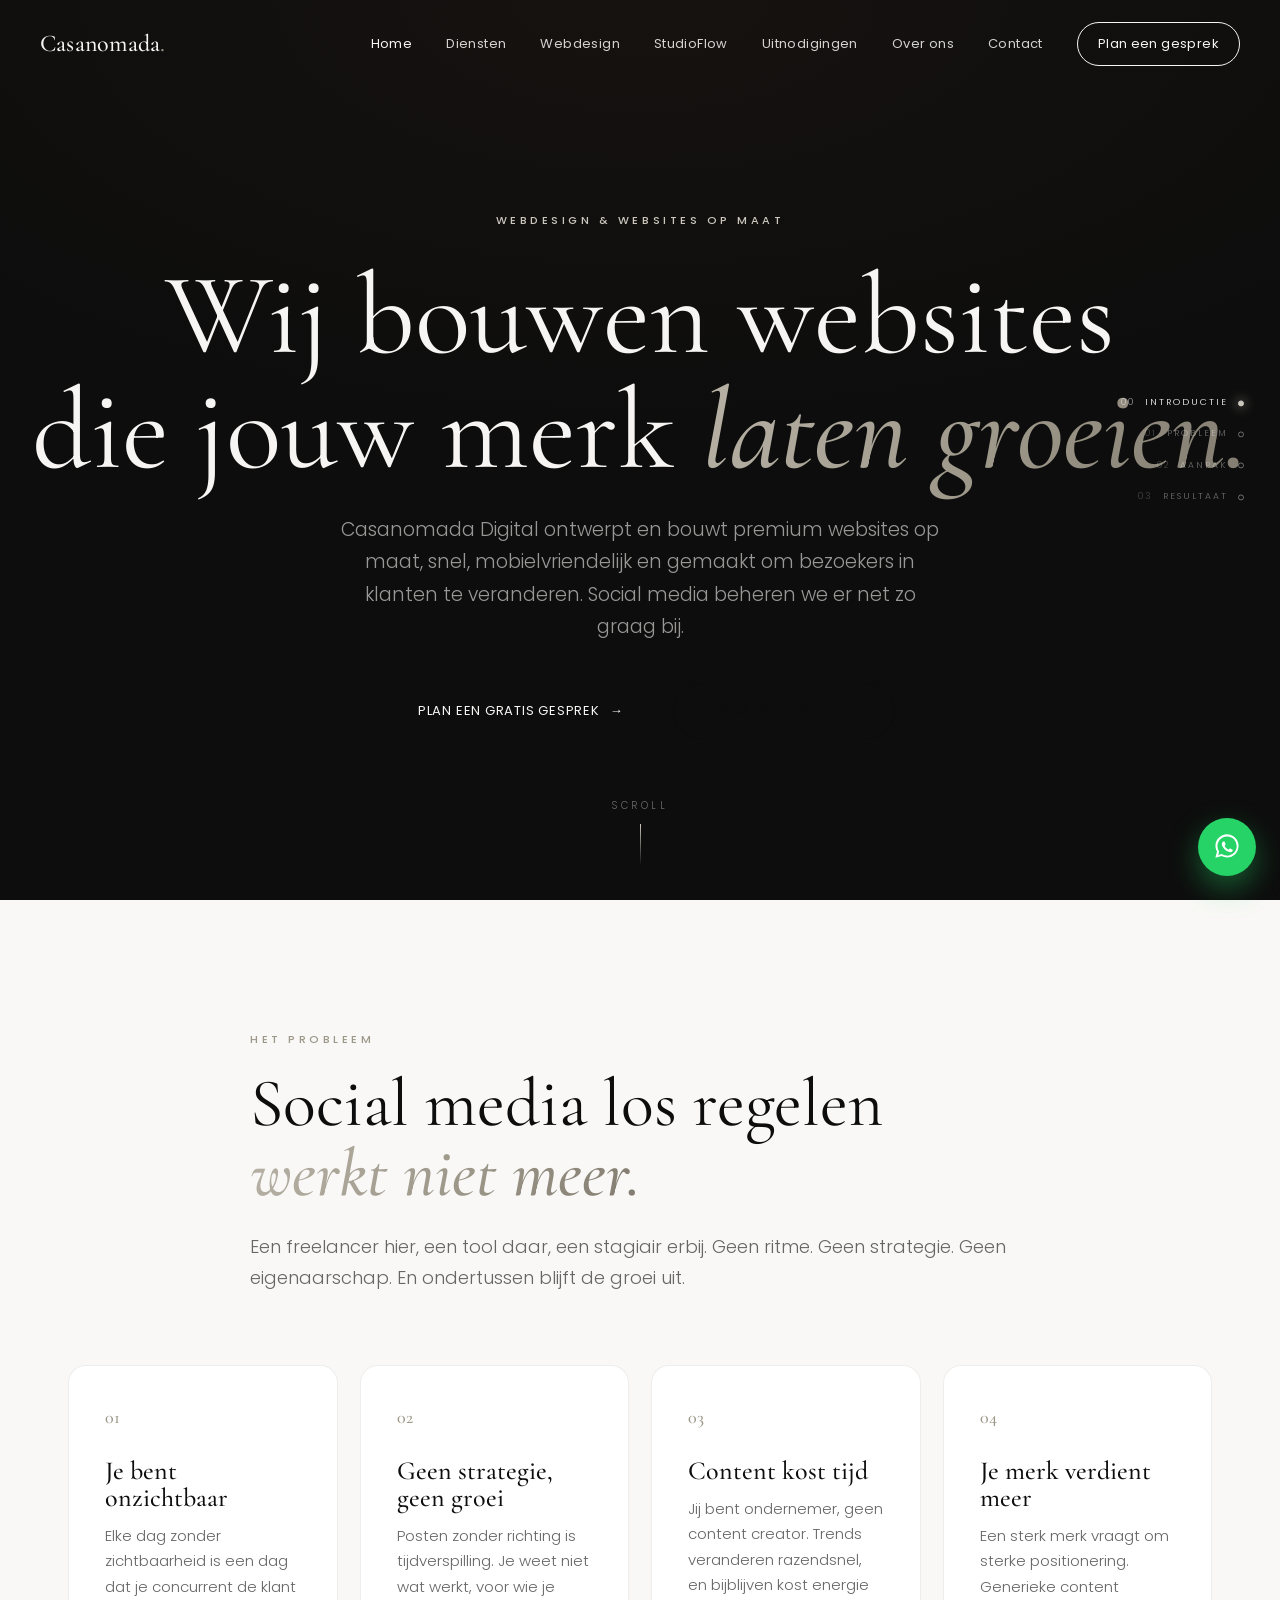
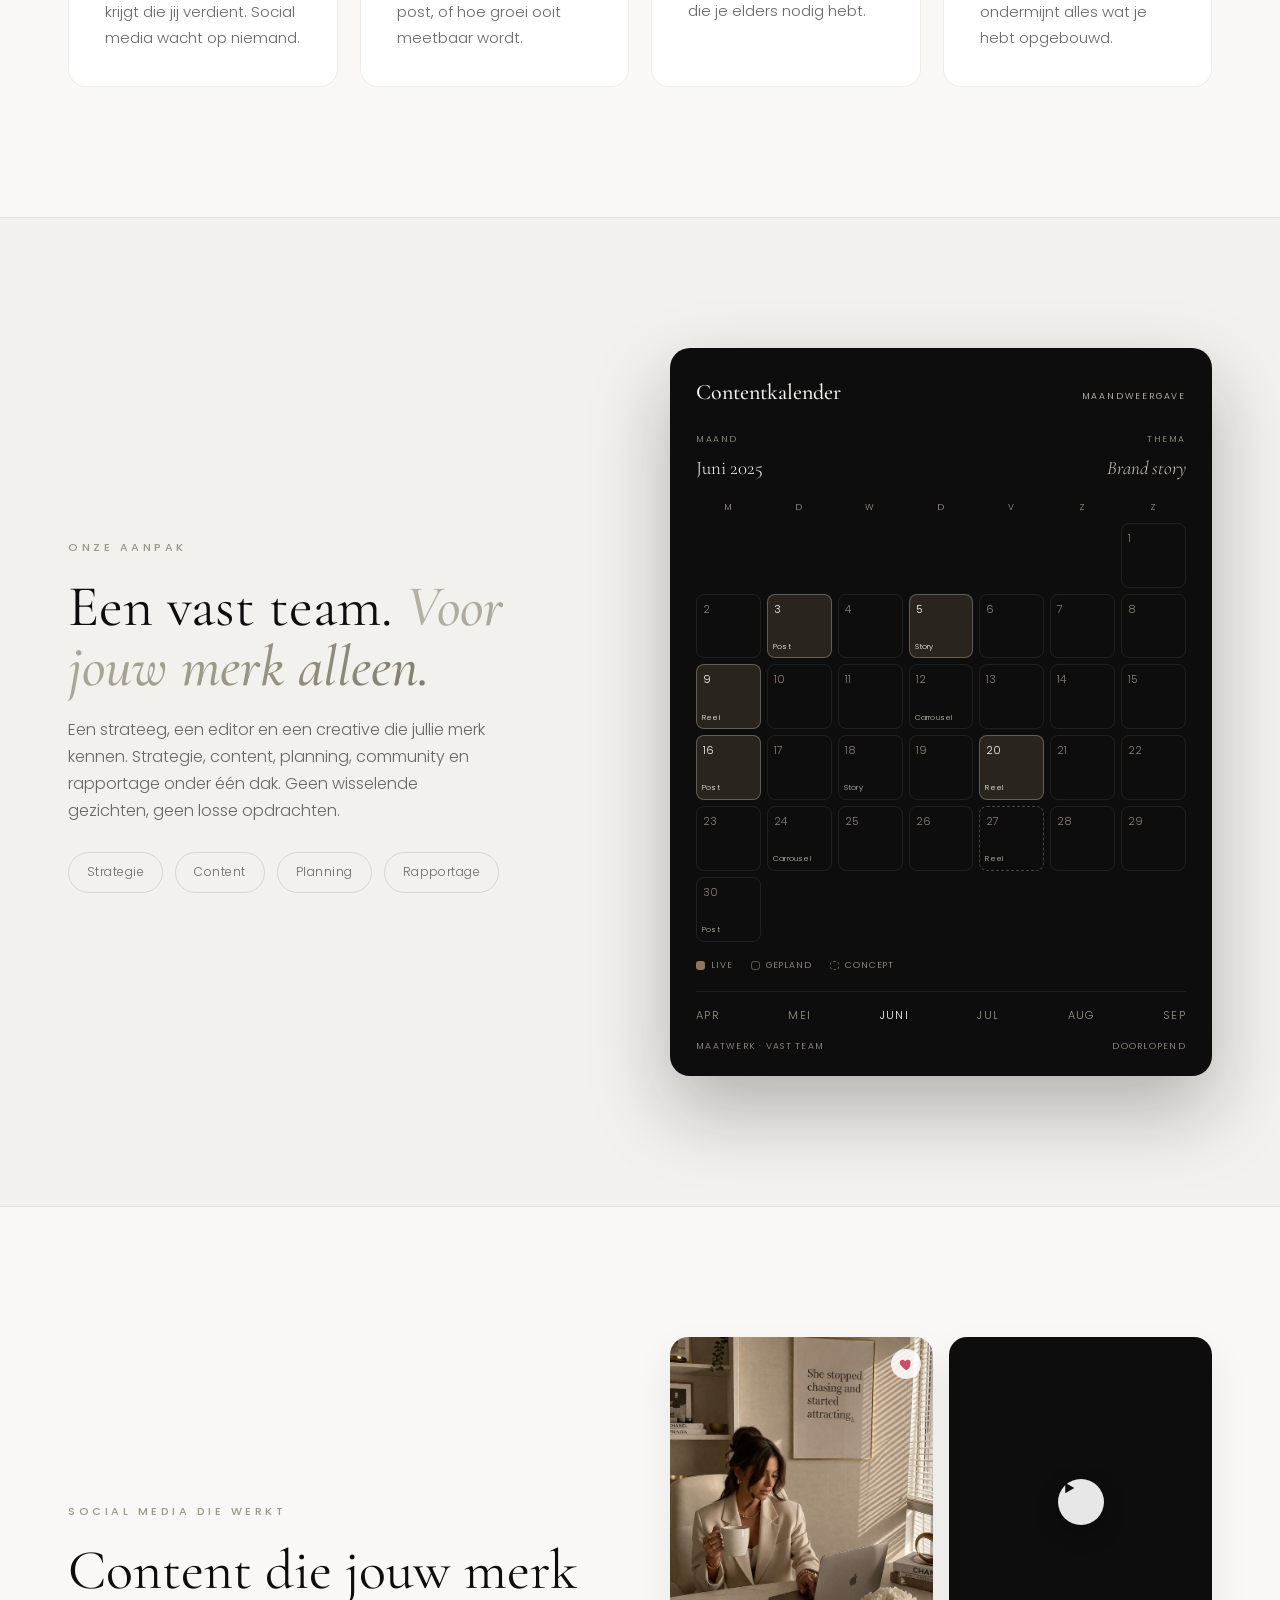
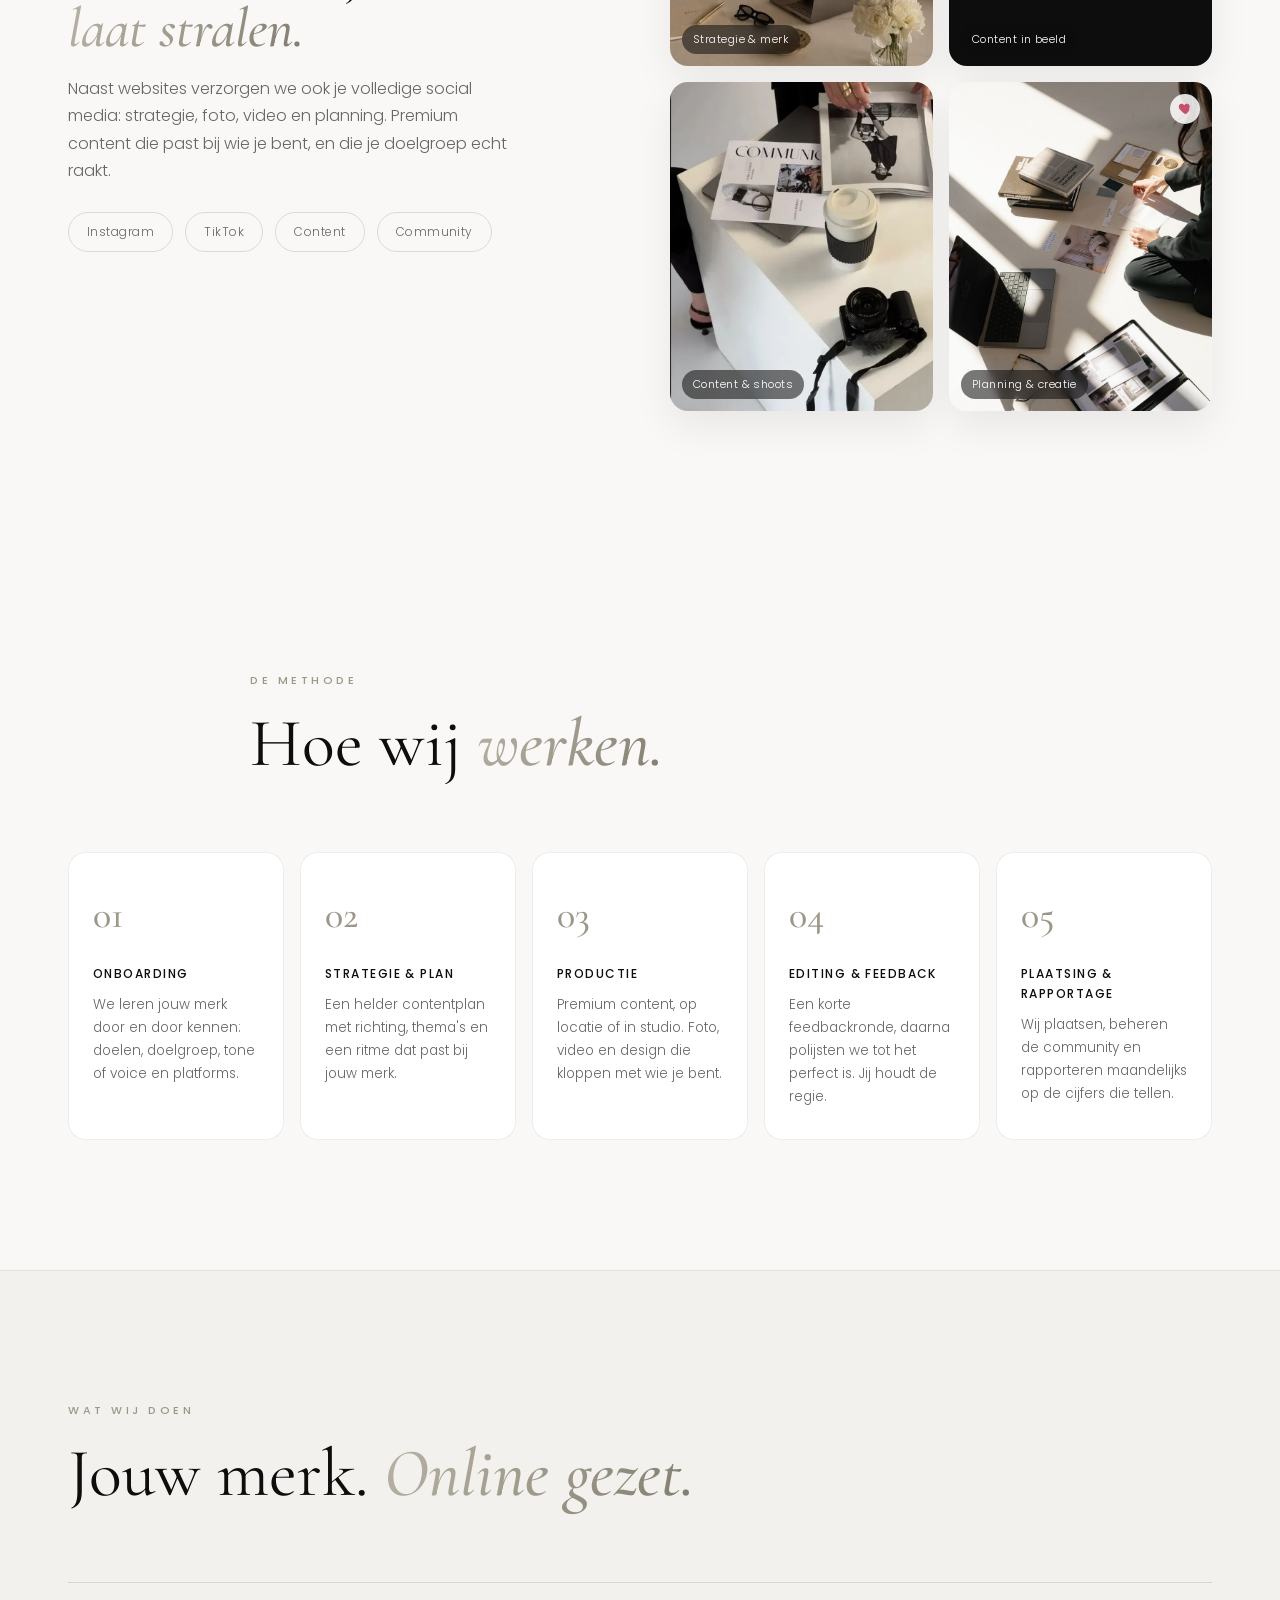
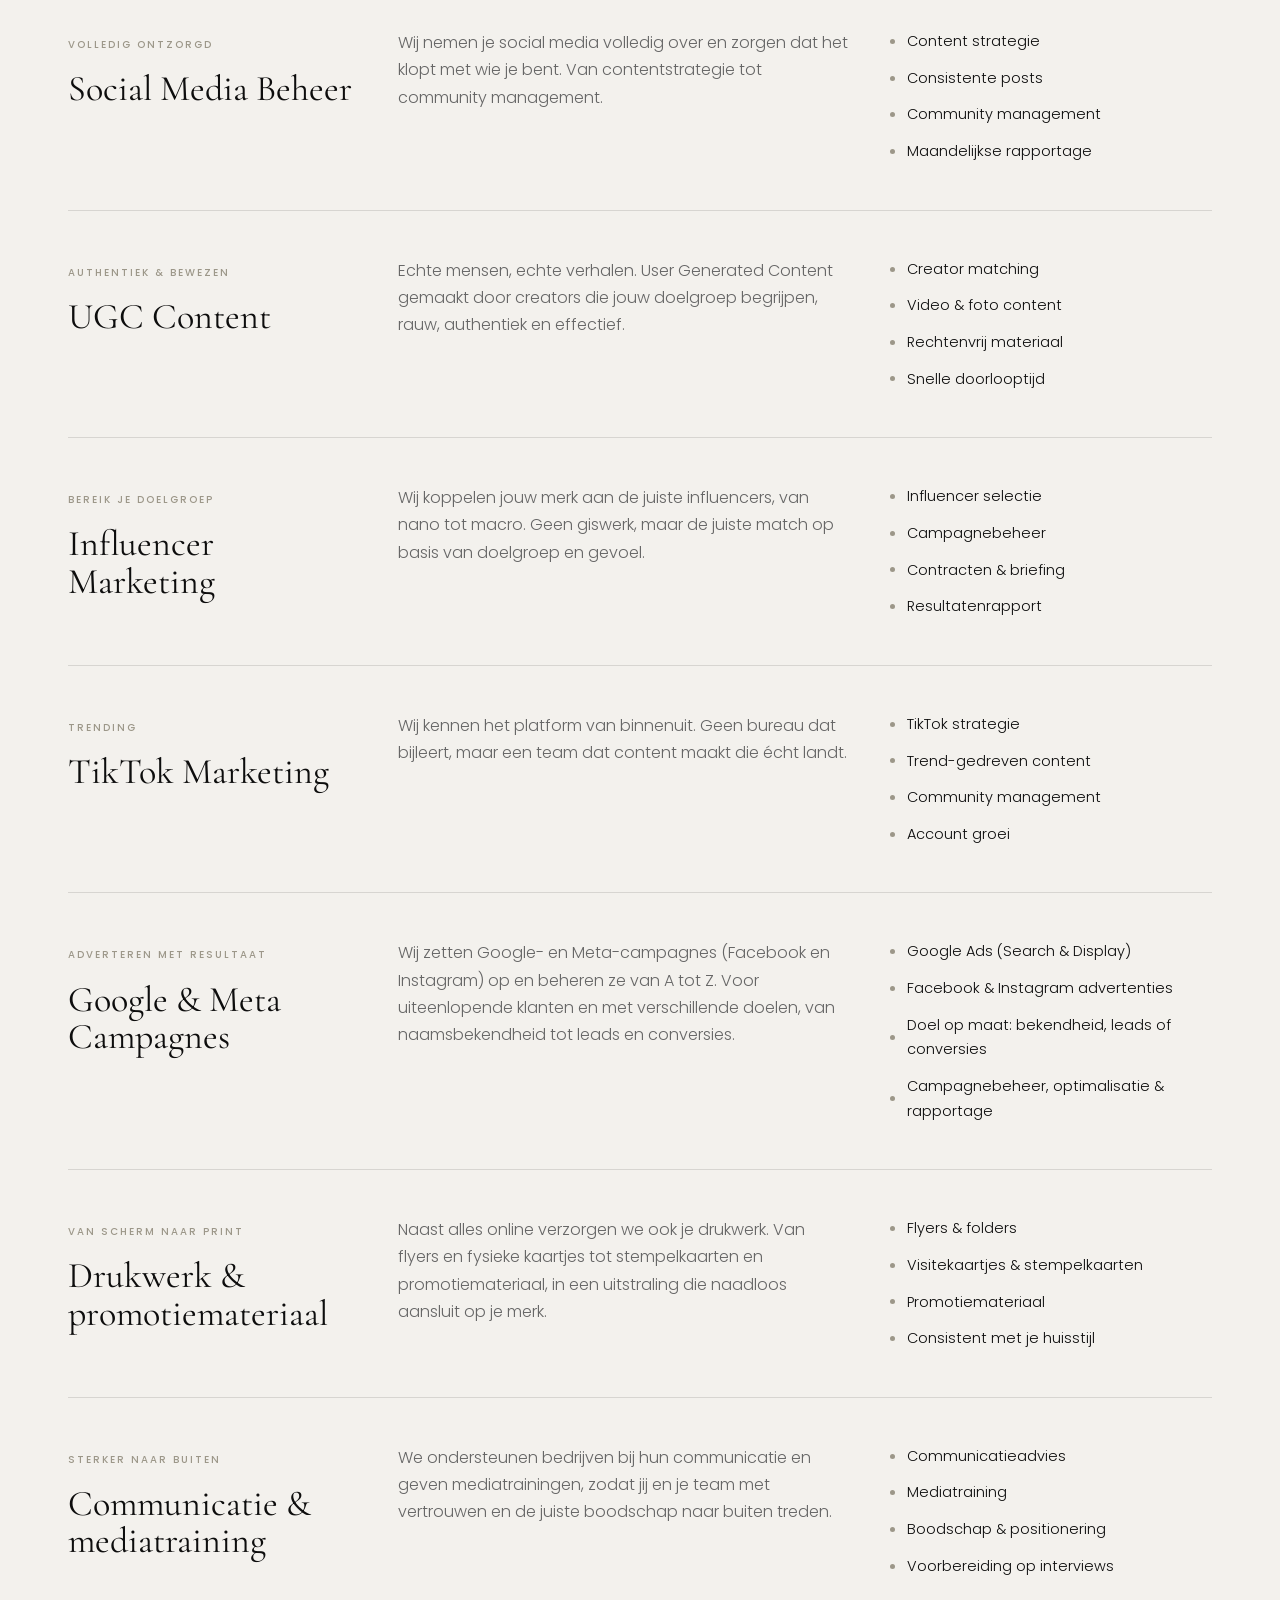
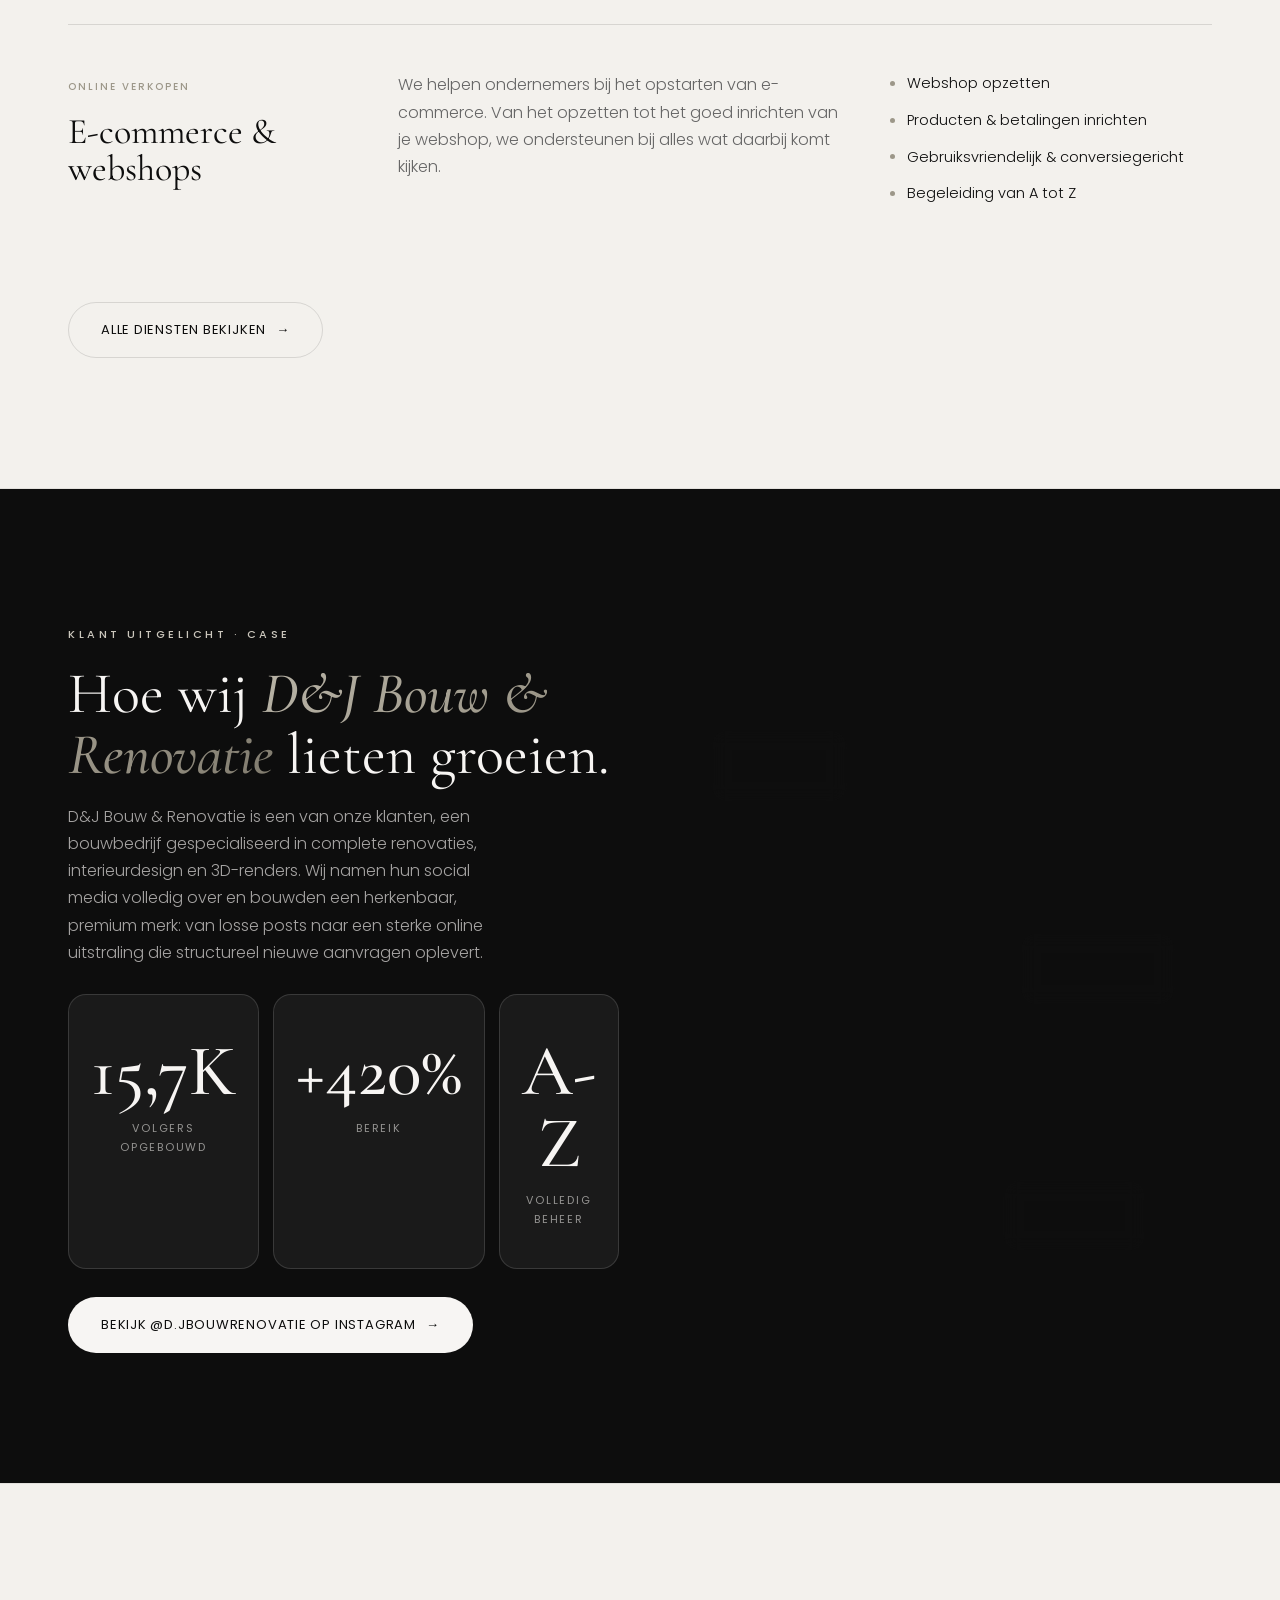
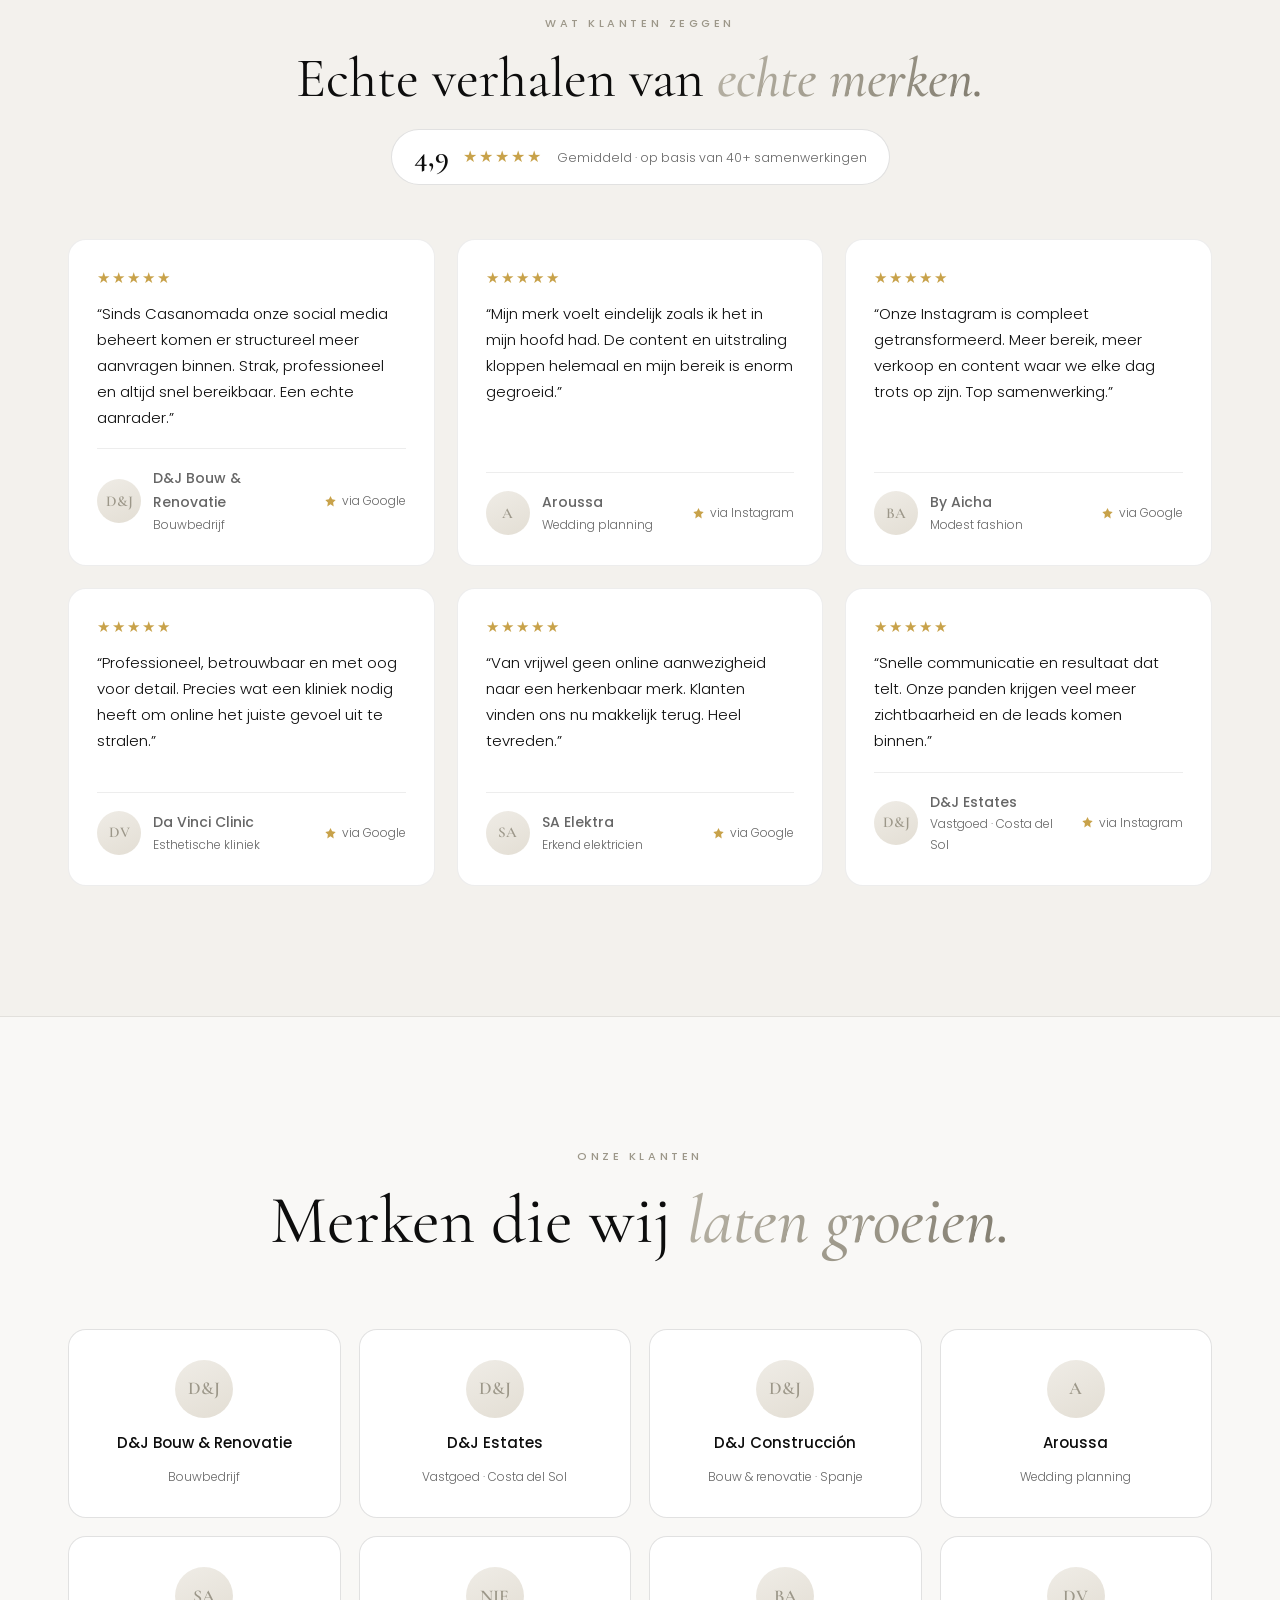
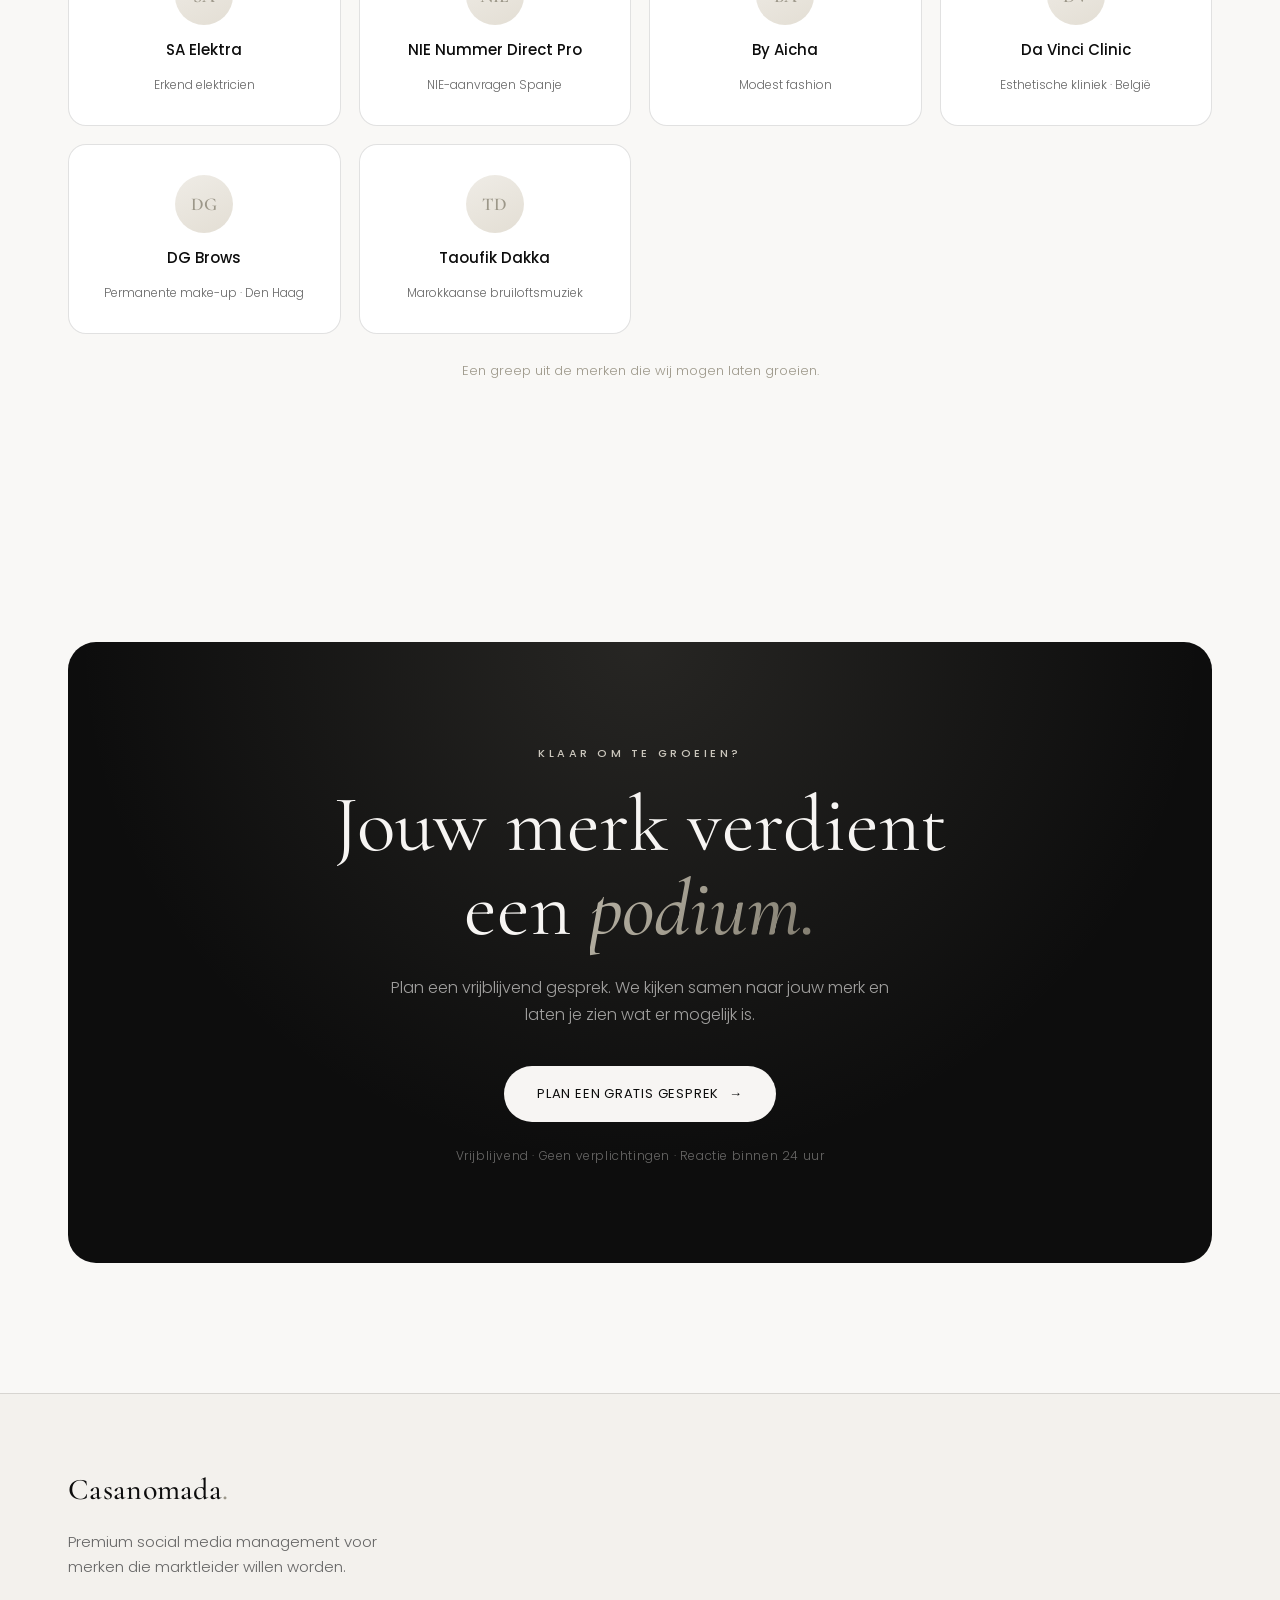
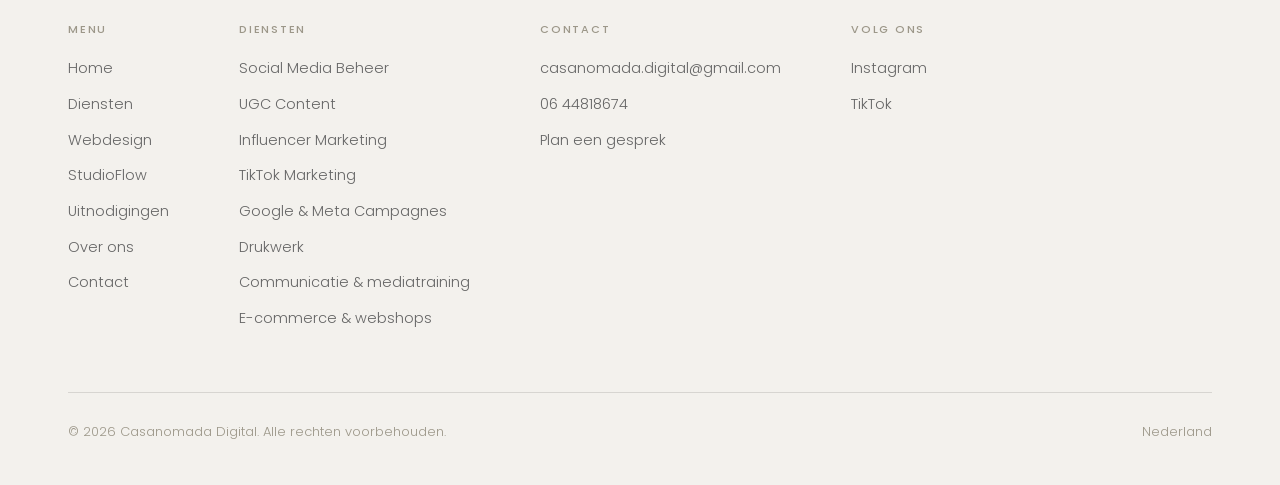
==== index.html @ 49a47968 "Casanomada Digital website" ====
<!DOCTYPE html>
<html lang="nl">
<head>
<!-- Google tag (gtag.js) -->
<script async src="https://www.googletagmanager.com/gtag/js?id=G-N8RGTHWX6J"></script>
<script>
  window.dataLayer = window.dataLayer || [];
  function gtag(){dataLayer.push(arguments);}
  gtag('js', new Date());
  gtag('config', 'G-N8RGTHWX6J');
</script>

<meta charset="UTF-8">
<meta name="viewport" content="width=device-width, initial-scale=1.0">
<title>Casanomada Digital | Website laten maken & Social Media Beheer Nederland</title>
<meta name="description" content="Website laten maken of je social media volledig uitbesteden? Casanomada Digital bouwt premium websites en beheert social media voor klinieken, beauty, bouw en ondernemers in heel Nederland.">
<link rel="canonical" href="https://casanomadadigital.com/">
<meta name="robots" content="index, follow">
<meta property="og:type" content="website">
<meta property="og:site_name" content="Casanomada Digital">
<meta property="og:locale" content="nl_NL">
<meta property="og:title" content="Casanomada Digital | Website laten maken & Social Media Beheer Nederland">
<meta property="og:description" content="Website laten maken of je social media volledig uitbesteden? Casanomada Digital bouwt premium websites en beheert social media voor klinieken, beauty, bouw en ondernemers in heel Nederland.">
<meta property="og:url" content="https://casanomadadigital.com/">
<meta property="og:image" content="https://casanomadadigital.com/img/og-image.png">
<meta property="og:image:width" content="1200">
<meta property="og:image:height" content="630">
<meta name="twitter:card" content="summary_large_image">
<meta name="twitter:title" content="Casanomada Digital | Website laten maken & Social Media Beheer Nederland">
<meta name="twitter:description" content="Website laten maken of je social media volledig uitbesteden? Casanomada Digital bouwt premium websites en beheert social media voor klinieken, beauty, bouw en ondernemers in heel Nederland.">
<meta name="twitter:image" content="https://casanomadadigital.com/img/og-image.png">
<link rel="icon" href="favicon.ico" sizes="16x16 32x32 48x48">
<link rel="icon" href="favicon.svg" type="image/svg+xml">
<link rel="apple-touch-icon" href="apple-touch-icon.png">
<link rel="manifest" href="site.webmanifest">
<meta name="keywords" content="website laten maken, webdesign, website bouwer, website op maat, webdesigner Nederland, social media beheer, content creatie">
<link rel="preconnect" href="https://fonts.googleapis.com">
<link rel="preconnect" href="https://fonts.gstatic.com" crossorigin>
<link href="https://fonts.googleapis.com/css2?family=Cormorant+Garamond:ital,wght@0,300;0,400;0,500;0,600;1,300;1,400;1,500&family=Poppins:wght@300;400;500;600&display=swap" rel="stylesheet">
<link rel="stylesheet" href="styles.css">
<script type="application/ld+json">
{
  "@context": "https://schema.org",
  "@type": "ProfessionalService",
  "name": "Casanomada Digital",
  "description": "Webdesign studio en social media agency. Websites op maat en volledig social media beheer voor klinieken, beauty, bouw, vastgoed en ondernemers.",
  "url": "https://casanomadadigital.com/",
  "logo": "https://casanomadadigital.com/icon-512.png",
  "image": "https://casanomadadigital.com/icon-512.png",
  "email": "casanomada.digital@gmail.com",
  "telephone": "+31644818674",
  "areaServed": {"@type": "Country", "name": "Nederland"},
  "priceRange": "$$",
  "sameAs": [
    "https://www.instagram.com/casanomada.digital/",
    "https://www.tiktok.com/@casanomada.digital"
  ],
  "knowsAbout": ["Webdesign", "Website laten maken", "Social media beheer", "UGC content", "Influencer marketing", "TikTok marketing"],
  "makesOffer": [
    {"@type": "Offer", "itemOffered": {"@type": "Service", "name": "Website laten maken", "description": "Premium websites op maat voor klinieken, beauty, bouw, vastgoed en ondernemers"}},
    {"@type": "Offer", "itemOffered": {"@type": "Service", "name": "Social Media Beheer", "description": "Volledig beheer van Instagram en TikTok: strategie, content, planning en rapportage"}},
    {"@type": "Offer", "itemOffered": {"@type": "Service", "name": "UGC Content", "description": "Authentieke user generated content door creators"}},
    {"@type": "Offer", "itemOffered": {"@type": "Service", "name": "Influencer Marketing", "description": "Van selectie tot campagnebeheer en rapportage"}},
    {"@type": "Offer", "itemOffered": {"@type": "Service", "name": "Google & Meta Campagnes", "description": "Google Ads en Facebook/Instagram advertenties opzetten en beheren voor bekendheid, leads en conversies"}},
    {"@type": "Offer", "itemOffered": {"@type": "Service", "name": "Drukwerk & promotiemateriaal", "description": "Flyers, visitekaartjes, stempelkaarten en promotiemateriaal in je huisstijl"}},
    {"@type": "Offer", "itemOffered": {"@type": "Service", "name": "Communicatie & mediatraining", "description": "Communicatie-ondersteuning en mediatrainingen voor bedrijven"}},
    {"@type": "Offer", "itemOffered": {"@type": "Service", "name": "E-commerce & webshops", "description": "Ondersteuning bij het opstarten en inrichten van webshops"}}
  ]
}
</script>
</head>
<body>
<div class="glow"></div>

<nav class="nav" id="nav">
  <a href="index.html" class="brand">Casanomada<span class="dot">.</span></a>
  <div class="nav-links" id="navLinks">
    <a href="index.html" class="active">Home</a>
    <a href="diensten.html">Diensten</a>
    <a href="webdesign.html">Webdesign</a>
    <a href="studioflow.html">StudioFlow</a>
    <a href="uitnodigingen.html">Uitnodigingen</a>
    <a href="over-ons.html">Over ons</a>
    <a href="contact.html">Contact</a>
    <a href="contact.html" class="nav-cta">Plan een gesprek</a>
  </div>
  <button class="nav-toggle" id="navToggle" aria-label="Menu">
    <svg width="26" height="26" viewBox="0 0 24 24" fill="none" stroke="currentColor" stroke-width="1.6"><line x1="3" y1="7" x2="21" y2="7"/><line x1="3" y1="12" x2="21" y2="12"/><line x1="3" y1="17" x2="21" y2="17"/></svg>
  </button>
</nav>

<div class="side-nav" id="sideNav">
  <a href="#hero" data-sec="hero" class="active"><span class="num">00</span> Introductie <span class="pip"></span></a>
  <a href="#probleem" data-sec="probleem"><span class="num">01</span> Probleem <span class="pip"></span></a>
  <a href="#aanpak" data-sec="aanpak"><span class="num">02</span> Aanpak <span class="pip"></span></a>
  <a href="#resultaat" data-sec="resultaat"><span class="num">03</span> Resultaat <span class="pip"></span></a>
</div>

<!-- HERO -->
<header class="hero" id="hero">
  <span class="eyebrow">Webdesign &amp; Websites op maat</span>
  <h1>Wij bouwen websites<br>die jouw merk <span class="accent">laten groeien.</span></h1>
  <p>Casanomada Digital ontwerpt en bouwt premium websites op maat, snel, mobielvriendelijk en gemaakt om bezoekers in klanten te veranderen. Social media beheren we er net zo graag bij.</p>
  <div class="hero-actions">
    <a href="contact.html" class="btn btn-primary">Plan een gratis gesprek <span class="arr">→</span></a>
    <a href="diensten.html" class="btn btn-ghost">Bekijk onze diensten</a>
  </div>
  <div class="scroll-hint">Scroll<span class="line"></span></div>
</header>

<!-- PROBLEEM -->
<section class="section" id="probleem">
  <div class="wrap">
    <div class="head reveal">
      <span class="eyebrow">Het probleem</span>
      <h2>Social media los regelen <span class="accent">werkt niet meer.</span></h2>
      <p>Een freelancer hier, een tool daar, een stagiair erbij. Geen ritme. Geen strategie. Geen eigenaarschap. En ondertussen blijft de groei uit.</p>
    </div>
    <div class="grid-4">
      <div class="card reveal"><span class="idx">01</span><h3>Je bent onzichtbaar</h3><p>Elke dag zonder zichtbaarheid is een dag dat je concurrent de klant krijgt die jij verdient. Social media wacht op niemand.</p></div>
      <div class="card reveal"><span class="idx">02</span><h3>Geen strategie, geen groei</h3><p>Posten zonder richting is tijdverspilling. Je weet niet wat werkt, voor wie je post, of hoe groei ooit meetbaar wordt.</p></div>
      <div class="card reveal"><span class="idx">03</span><h3>Content kost tijd</h3><p>Jij bent ondernemer, geen content creator. Trends veranderen razendsnel, en bijblijven kost energie die je elders nodig hebt.</p></div>
      <div class="card reveal"><span class="idx">04</span><h3>Je merk verdient meer</h3><p>Een sterk merk vraagt om sterke positionering. Generieke content ondermijnt alles wat je hebt opgebouwd.</p></div>
    </div>
  </div>
</section>

<!-- AANPAK -->
<section class="section" id="aanpak" style="background:var(--bg-soft);border-top:1px solid var(--line-soft);border-bottom:1px solid var(--line-soft);">
  <div class="wrap">
    <div class="showcase">
      <div class="copy reveal">
        <span class="eyebrow">Onze aanpak</span>
        <h2 style="font-size:clamp(34px,5vw,58px);margin:18px 0 18px">Een vast team. <span class="accent">Voor jouw merk alleen.</span></h2>
        <p style="color:var(--muted);font-weight:300;max-width:420px">Een strateeg, een editor en een creative die jullie merk kennen. Strategie, content, planning, community en rapportage onder één dak. Geen wisselende gezichten, geen losse opdrachten.</p>
        <div class="chips" style="margin-top:24px">
          <span class="chip">Strategie</span><span class="chip">Content</span><span class="chip">Planning</span><span class="chip">Rapportage</span>
        </div>
      </div>
      <div class="cal reveal">
        <div class="cal-top"><b>Contentkalender</b><span class="cal-ey">Maandweergave</span></div>
        <div class="cal-sub">
          <div><span class="k">Maand</span><span class="v" id="calMaand">Juni 2025</span></div>
          <div style="text-align:right"><span class="k">Thema</span><span class="v"><em id="calThema">Brand story</em></span></div>
        </div>
        <div class="cal-week"><span>M</span><span>D</span><span>W</span><span>D</span><span>V</span><span>Z</span><span>Z</span></div>
        <div class="cal-grid" id="calGrid">
          <div class="cal-day empty"></div><div class="cal-day empty"></div><div class="cal-day empty"></div><div class="cal-day empty"></div><div class="cal-day empty"></div><div class="cal-day empty"></div><div class="cal-day" data-day="1">1</div>
          <div class="cal-day" data-day="2">2</div><div class="cal-day" data-day="3">3</div><div class="cal-day" data-day="4">4</div><div class="cal-day" data-day="5">5</div><div class="cal-day" data-day="6">6</div><div class="cal-day" data-day="7">7</div><div class="cal-day" data-day="8">8</div>
          <div class="cal-day" data-day="9">9</div><div class="cal-day" data-day="10">10</div><div class="cal-day" data-day="11">11</div><div class="cal-day" data-day="12">12</div><div class="cal-day" data-day="13">13</div><div class="cal-day" data-day="14">14</div><div class="cal-day" data-day="15">15</div>
          <div class="cal-day" data-day="16">16</div><div class="cal-day" data-day="17">17</div><div class="cal-day" data-day="18">18</div><div class="cal-day" data-day="19">19</div><div class="cal-day" data-day="20">20</div><div class="cal-day" data-day="21">21</div><div class="cal-day" data-day="22">22</div>
          <div class="cal-day" data-day="23">23</div><div class="cal-day" data-day="24">24</div><div class="cal-day" data-day="25">25</div><div class="cal-day" data-day="26">26</div><div class="cal-day" data-day="27">27</div><div class="cal-day" data-day="28">28</div><div class="cal-day" data-day="29">29</div>
          <div class="cal-day" data-day="30">30</div><div class="cal-day empty"></div><div class="cal-day empty"></div><div class="cal-day empty"></div><div class="cal-day empty"></div><div class="cal-day empty"></div><div class="cal-day empty"></div>
        </div>
        <div class="cal-legend"><span><i class="l-live"></i>Live</span><span><i class="l-plan"></i>Gepland</span><span><i class="l-con"></i>Concept</span></div>
        <div class="cal-months" id="calMonths"><span data-m="APR">APR</span><span data-m="MEI">MEI</span><span data-m="JUNI" class="on">JUNI</span><span data-m="JUL">JUL</span><span data-m="AUG">AUG</span><span data-m="SEP">SEP</span></div>
        <div class="cal-foot"><span>Maatwerk &middot; Vast team</span><span>Doorlopend</span></div>
      </div>
    </div>
  </div>
</section>

<!-- SOCIAL MEDIA -->
<section class="section">
  <div class="wrap">
    <div class="sb-grid">
      <div class="sb-copy reveal">
        <span class="eyebrow">Social media die werkt</span>
        <h2>Content die jouw merk <span class="accent">laat stralen.</span></h2>
        <p>Naast websites verzorgen we ook je volledige social media: strategie, foto, video en planning. Premium content die past bij wie je bent, en die je doelgroep echt raakt.</p>
        <div class="chips">
          <span class="chip">Instagram</span><span class="chip">TikTok</span><span class="chip">Content</span><span class="chip">Community</span>
        </div>
      </div>
      <div class="collage reveal">
        <div class="ptile">
          <img loading="lazy" src="img/vrouw1.jpg" alt="Content creatie aan de laptop">
          <span class="heart"><svg viewBox="0 0 24 24" fill="#C8506A"><path d="M12 21s-7.5-4.6-10-9.2C.2 8.3 2 4.5 5.7 4.5c2 0 3.4 1.1 4.3 2.4.9-1.3 2.3-2.4 4.3-2.4 3.7 0 5.5 3.8 3.7 7.3C19.5 16.4 12 21 12 21z"/></svg></span>
          <span class="cap">Strategie &amp; merk</span>
        </div>
        <div class="ptile video">
          <video src="img/reel.mp4" autoplay muted loop playsinline preload="metadata"></video>
          <span class="play-badge"><svg viewBox="0 0 24 24" fill="#0d0d0d"><polygon points="7 5 19 12 7 19 7 5"/></svg></span>
          <span class="cap">Content in beeld</span>
        </div>
        <div class="ptile">
          <img loading="lazy" src="img/vrouw2.jpg" alt="Content shoot met camera">
          <span class="cap">Content &amp; shoots</span>
        </div>
        <div class="ptile">
          <img loading="lazy" src="img/vrouw3.jpg" alt="Planning en moodboard">
          <span class="heart"><svg viewBox="0 0 24 24" fill="#C8506A"><path d="M12 21s-7.5-4.6-10-9.2C.2 8.3 2 4.5 5.7 4.5c2 0 3.4 1.1 4.3 2.4.9-1.3 2.3-2.4 4.3-2.4 3.7 0 5.5 3.8 3.7 7.3C19.5 16.4 12 21 12 21z"/></svg></span>
          <span class="cap">Planning &amp; creatie</span>
        </div>
      </div>
    </div>
  </div>
</section>

<!-- METHODE -->
<section class="section">
  <div class="wrap">
    <div class="head reveal">
      <span class="eyebrow">De methode</span>
      <h2>Hoe wij <span class="accent">werken.</span></h2>
    </div>
    <div class="method">
      <div class="step reveal"><div class="s-n">01</div><h4>Onboarding</h4><p>We leren jouw merk door en door kennen: doelen, doelgroep, tone of voice en platforms.</p></div>
      <div class="step reveal"><div class="s-n">02</div><h4>Strategie & plan</h4><p>Een helder contentplan met richting, thema's en een ritme dat past bij jouw merk.</p></div>
      <div class="step reveal"><div class="s-n">03</div><h4>Productie</h4><p>Premium content, op locatie of in studio. Foto, video en design die kloppen met wie je bent.</p></div>
      <div class="step reveal"><div class="s-n">04</div><h4>Editing & feedback</h4><p>Een korte feedbackronde, daarna polijsten we tot het perfect is. Jij houdt de regie.</p></div>
      <div class="step reveal"><div class="s-n">05</div><h4>Plaatsing & rapportage</h4><p>Wij plaatsen, beheren de community en rapporteren maandelijks op de cijfers die tellen.</p></div>
    </div>
  </div>
</section>

<!-- DIENSTEN PREVIEW -->
<section class="section" style="background:var(--bg-soft);border-top:1px solid var(--line-soft);border-bottom:1px solid var(--line-soft);">
  <div class="wrap">
    <div class="head left reveal">
      <span class="eyebrow">Wat wij doen</span>
      <h2>Jouw merk. <span class="accent">Online gezet.</span></h2>
    </div>
    <div class="svc reveal"><div><span class="tag">Volledig ontzorgd</span><h3>Social Media Beheer</h3></div><p class="desc">Wij nemen je social media volledig over en zorgen dat het klopt met wie je bent. Van contentstrategie tot community management.</p><ul><li>Content strategie</li><li>Consistente posts</li><li>Community management</li><li>Maandelijkse rapportage</li></ul></div>
    <div class="svc reveal"><div><span class="tag">Authentiek & bewezen</span><h3>UGC Content</h3></div><p class="desc">Echte mensen, echte verhalen. User Generated Content gemaakt door creators die jouw doelgroep begrijpen, rauw, authentiek en effectief.</p><ul><li>Creator matching</li><li>Video & foto content</li><li>Rechtenvrij materiaal</li><li>Snelle doorlooptijd</li></ul></div>
    <div class="svc reveal"><div><span class="tag">Bereik je doelgroep</span><h3>Influencer Marketing</h3></div><p class="desc">Wij koppelen jouw merk aan de juiste influencers, van nano tot macro. Geen giswerk, maar de juiste match op basis van doelgroep en gevoel.</p><ul><li>Influencer selectie</li><li>Campagnebeheer</li><li>Contracten & briefing</li><li>Resultatenrapport</li></ul></div>
    <div class="svc reveal"><div><span class="tag">Trending</span><h3>TikTok Marketing</h3></div><p class="desc">Wij kennen het platform van binnenuit. Geen bureau dat bijleert, maar een team dat content maakt die écht landt.</p><ul><li>TikTok strategie</li><li>Trend-gedreven content</li><li>Community management</li><li>Account groei</li></ul></div>
    <div class="svc reveal"><div><span class="tag">Adverteren met resultaat</span><h3>Google &amp; Meta Campagnes</h3></div><p class="desc">Wij zetten Google- en Meta-campagnes (Facebook en Instagram) op en beheren ze van A tot Z. Voor uiteenlopende klanten en met verschillende doelen, van naamsbekendheid tot leads en conversies.</p><ul><li>Google Ads (Search &amp; Display)</li><li>Facebook &amp; Instagram advertenties</li><li>Doel op maat: bekendheid, leads of conversies</li><li>Campagnebeheer, optimalisatie &amp; rapportage</li></ul></div>
    <div class="svc reveal"><div><span class="tag">Van scherm naar print</span><h3>Drukwerk &amp; promotiemateriaal</h3></div><p class="desc">Naast alles online verzorgen we ook je drukwerk. Van flyers en fysieke kaartjes tot stempelkaarten en promotiemateriaal, in een uitstraling die naadloos aansluit op je merk.</p><ul><li>Flyers &amp; folders</li><li>Visitekaartjes &amp; stempelkaarten</li><li>Promotiemateriaal</li><li>Consistent met je huisstijl</li></ul></div>
    <div class="svc reveal"><div><span class="tag">Sterker naar buiten</span><h3>Communicatie &amp; mediatraining</h3></div><p class="desc">We ondersteunen bedrijven bij hun communicatie en geven mediatrainingen, zodat jij en je team met vertrouwen en de juiste boodschap naar buiten treden.</p><ul><li>Communicatieadvies</li><li>Mediatraining</li><li>Boodschap &amp; positionering</li><li>Voorbereiding op interviews</li></ul></div>
    <div class="svc reveal"><div><span class="tag">Online verkopen</span><h3>E-commerce &amp; webshops</h3></div><p class="desc">We helpen ondernemers bij het opstarten van e-commerce. Van het opzetten tot het goed inrichten van je webshop, we ondersteunen bij alles wat daarbij komt kijken.</p><ul><li>Webshop opzetten</li><li>Producten &amp; betalingen inrichten</li><li>Gebruiksvriendelijk &amp; conversiegericht</li><li>Begeleiding van A tot Z</li></ul></div>
    <div style="margin-top:50px" class="reveal"><a href="diensten.html" class="btn btn-ghost">Alle diensten bekijken <span class="arr">→</span></a></div>
  </div>
</section>

<!-- RESULTAAT (3D showcase) -->
<section class="section dark" id="resultaat">
  <div class="wrap">
    <div class="showcase">
      <div class="copy reveal">
        <span class="eyebrow">Klant uitgelicht &middot; Case</span>
        <h2>Hoe wij <span class="accent">D&amp;J Bouw &amp; Renovatie</span> lieten groeien.</h2>
        <p>D&amp;J Bouw &amp; Renovatie is een van onze klanten, een bouwbedrijf gespecialiseerd in complete renovaties, interieurdesign en 3D-renders. Wij namen hun social media volledig over en bouwden een herkenbaar, premium merk: van losse posts naar een sterke online uitstraling die structureel nieuwe aanvragen oplevert.</p>
        <div class="stats" style="grid-template-columns:repeat(3,1fr);gap:14px">
          <div class="stat"><div class="n">15,7K</div><div class="l">Volgers opgebouwd</div></div>
          <div class="stat"><div class="n">+420%</div><div class="l">Bereik</div></div>
          <div class="stat"><div class="n">A-Z</div><div class="l">Volledig beheer</div></div>
        </div>
        <a href="https://instagram.com/d.jbouwrenovatie" target="_blank" rel="noopener" class="btn btn-primary" style="margin-top:28px">Bekijk @d.jbouwrenovatie op Instagram <span class="arr">&rarr;</span></a>
      </div>
      <div class="phone-stage reveal">
        <div class="phone3d-wrap" id="phoneWrap">
          <div class="phone3d" id="phone3d">
            <div class="face f-front">
              <div class="notch"></div>
              <div class="phone-screen ig-dark">
                <div class="ig-status"><span>9:41</span><span class="ig-status-r"><i class="bars"></i><i class="wifi"></i><i class="batt"></i></span></div>
                <div class="ig-bar"><b>d.jbouwrenovatie</b><svg class="verif" viewBox="0 0 24 24" fill="#3897f0"><path d="M12 1l2.4 2.1 3.1-.5 1.2 2.9 2.9 1.2-.5 3.1L23 12l-2.1 2.4.5 3.1-2.9 1.2-1.2 2.9-3.1-.5L12 23l-2.4-2.1-3.1.5-1.2-2.9L2.4 17l.5-3.1L1 12l2.1-2.4-.5-3.1 2.9-1.2L6.7 2.4l3.1.5z"/><path d="M10.6 14.6l-2.3-2.3 1.1-1.1 1.2 1.2 3.4-3.4 1.1 1.1z" fill="#fff"/></svg><span class="ig-bar-r"><svg viewBox="0 0 24 24" fill="none" stroke="#fff" stroke-width="1.6"><path d="M18 8a6 6 0 10-12 0c0 7-3 9-3 9h18s-3-2-3-9"/><path d="M13.7 21a2 2 0 01-3.4 0"/></svg><svg viewBox="0 0 24 24" fill="none" stroke="#fff" stroke-width="1.6"><rect x="3" y="3" width="18" height="18" rx="5"/><line x1="12" y1="8" x2="12" y2="16"/><line x1="8" y1="12" x2="16" y2="12"/></svg></span></div>
                <a class="ig-head" href="https://instagram.com/d.jbouwrenovatie" target="_blank" rel="noopener">
                  <div class="avatar">D&amp;J</div>
                  <div class="ig-nums">
                    <div><b>54</b><span>berichten</span></div>
                    <div><b>15,7K</b><span>volgers</span></div>
                    <div><b>306</b><span>volgend</span></div>
                  </div>
                </a>
                <div class="ig-name">D&amp;J Renovatie &amp; Bouw</div>
                <div class="ig-cat">Bouwbedrijf</div>
                <div class="ig-bio2">Complete Bouw | Renovatie | Interieurdesign | 3D Renders |<br>Van ontwerp tot realisatie<br>Nederland/ Spanje &amp; meer</div>
                <div class="ig-link"><svg viewBox="0 0 24 24" fill="none" stroke="#7aa7e0" stroke-width="2"><path d="M10 13a5 5 0 007 0l3-3a5 5 0 00-7-7l-1 1"/><path d="M14 11a5 5 0 00-7 0l-3 3a5 5 0 007 7l1-1"/></svg> djbouwrenovatie.com <span>en nog 1</span></div>
                <div class="ig-btns"><span class="ig-follow">Volgen</span><span class="ig-msg">Bericht</span><span class="ig-add"><svg viewBox="0 0 24 24" fill="none" stroke="#fff" stroke-width="1.8"><path d="M16 21v-2a4 4 0 00-4-4H6a4 4 0 00-4 4v2"/><circle cx="9" cy="7" r="4"/><line x1="19" y1="8" x2="19" y2="14"/><line x1="22" y1="11" x2="16" y2="11"/></svg></span></div>
                <div class="ig-highlights">
                  <div class="hl"><span class="ring"></span><small>Reviews</small></div>
                  <div class="hl"><span class="ring"></span><small>Projects</small></div>
                  <div class="hl"><span class="ring"></span><small>Internat.</small></div>
                  <div class="hl"><span class="ring"></span><small>Interiors</small></div>
                  <div class="hl"><span class="ring"></span><small>Approach</small></div>
                </div>
                <div class="ig-tabs">
                  <svg class="on" viewBox="0 0 24 24" fill="none" stroke="#fff" stroke-width="1.6"><rect x="3" y="3" width="18" height="18" rx="2"/><line x1="9" y1="3" x2="9" y2="21"/><line x1="15" y1="3" x2="15" y2="21"/><line x1="3" y1="9" x2="21" y2="9"/><line x1="3" y1="15" x2="21" y2="15"/></svg>
                  <svg viewBox="0 0 24 24" fill="none" stroke="#777" stroke-width="1.6"><polygon points="5 3 19 12 5 21 5 3"/></svg>
                  <svg viewBox="0 0 24 24" fill="none" stroke="#777" stroke-width="1.6"><path d="M19 21l-7-5-7 5V5a2 2 0 012-2h10a2 2 0 012 2z"/></svg>
                </div>
                <div class="ig-grid">
                  <img loading="lazy" src="img/post1.jpg" alt="Renovatie badkamer">
                  <img loading="lazy" src="img/post2.jpg" alt="Interieur eetkamer">
                  <img loading="lazy" src="img/post4.jpg" alt="Interieurdesign eetkamer">
                  <img loading="lazy" src="img/post3.jpg" alt="Renovatie badkamer">
                  <img loading="lazy" src="img/post7.jpg" alt="Badkamer met LED-spiegel">
                  <img loading="lazy" src="img/post5.jpg" alt="Woonkamer renovatie">
                  <img loading="lazy" src="img/post6.jpg" alt="Trappenhuis">
                  <img loading="lazy" src="img/post8.jpg" alt="Project Rotterdam">
                  <img loading="lazy" src="img/post1.jpg" alt="Renovatieproject">
                </div>
              </div>
            </div>
            <div class="face f-back"><span class="logo">D&amp;J</span></div>
            <div class="face f-right"></div>
            <div class="face f-left"></div>
            <div class="face f-top"></div>
            <div class="face f-bottom"></div>
          </div>
          <div class="badge b1"><span class="ic"><svg viewBox="0 0 24 24" fill="none" stroke="#cbc7bd" stroke-width="1.6"><path d="M20 21v-2a4 4 0 00-3-3.87M9 21v-2a4 4 0 014-4h0a4 4 0 014 4M7 8a4 4 0 108 0 4 4 0 00-8 0"/></svg></span><div class="bx"><div class="lbl">Volgers</div><div class="big">15,7K</div></div></div>
          <div class="badge b2"><span class="ic"><svg viewBox="0 0 24 24" fill="none" stroke="#cbc7bd" stroke-width="1.6"><rect x="3" y="3" width="18" height="18" rx="3"/><line x1="3" y1="9" x2="21" y2="9"/><line x1="9" y1="9" x2="9" y2="21"/></svg></span><div class="bx"><div class="lbl">Berichten</div><div class="big">54</div></div></div>
          <div class="badge b3"><span class="ic"><svg viewBox="0 0 24 24" fill="none" stroke="#cbc7bd" stroke-width="1.6"><polyline points="3 17 9 11 13 15 21 7"/><polyline points="15 7 21 7 21 13"/></svg></span><div class="bx"><div class="lbl">Bereik</div><div class="big">+420%</div></div></div>
          <div class="drag-hint" id="dragHint">↺ Scroll of sleep om te draaien</div>
        </div>
      </div>
    </div>
  </div>
</section>

<!-- REVIEWS -->
<section class="section" id="reviews" style="background:var(--bg-soft);border-top:1px solid var(--line-soft);border-bottom:1px solid var(--line-soft);">
  <div class="wrap">
    <div class="reviews-top reveal">
      <span class="eyebrow">Wat klanten zeggen</span>
      <h2>Echte verhalen van <span class="accent">echte merken.</span></h2>
      <div class="reviews-rating">
        <span class="score">4,9</span>
        <span class="stars">&#9733;&#9733;&#9733;&#9733;&#9733;</span>
        <small>Gemiddeld &middot; op basis van 40+ samenwerkingen</small>
      </div>
    </div>
    <div class="review-grid">
      <div class="review-card reveal">
        <span class="stars">&#9733;&#9733;&#9733;&#9733;&#9733;</span>
        <p>&ldquo;Sinds Casanomada onze social media beheert komen er structureel meer aanvragen binnen. Strak, professioneel en altijd snel bereikbaar. Een echte aanrader.&rdquo;</p>
        <div class="review-author"><span class="av">D&amp;J</span><span class="who"><b>D&amp;J Bouw &amp; Renovatie</b><span>Bouwbedrijf</span></span><span class="review-src"><svg viewBox="0 0 24 24" fill="#C8A24A"><path d="M12 2l2.95 6.06L21.6 9l-4.8 4.68L17.9 21 12 17.27 6.1 21l1.1-7.32L2.4 9l6.65-.94z"/></svg>via Google</span></div>
      </div>
      <div class="review-card reveal">
        <span class="stars">&#9733;&#9733;&#9733;&#9733;&#9733;</span>
        <p>&ldquo;Mijn merk voelt eindelijk zoals ik het in mijn hoofd had. De content en uitstraling kloppen helemaal en mijn bereik is enorm gegroeid.&rdquo;</p>
        <div class="review-author"><span class="av">A</span><span class="who"><b>Aroussa</b><span>Wedding planning</span></span><span class="review-src"><svg viewBox="0 0 24 24" fill="#C8A24A"><path d="M12 2l2.95 6.06L21.6 9l-4.8 4.68L17.9 21 12 17.27 6.1 21l1.1-7.32L2.4 9l6.65-.94z"/></svg>via Instagram</span></div>
      </div>
      <div class="review-card reveal">
        <span class="stars">&#9733;&#9733;&#9733;&#9733;&#9733;</span>
        <p>&ldquo;Onze Instagram is compleet getransformeerd. Meer bereik, meer verkoop en content waar we elke dag trots op zijn. Top samenwerking.&rdquo;</p>
        <div class="review-author"><span class="av">BA</span><span class="who"><b>By Aicha</b><span>Modest fashion</span></span><span class="review-src"><svg viewBox="0 0 24 24" fill="#C8A24A"><path d="M12 2l2.95 6.06L21.6 9l-4.8 4.68L17.9 21 12 17.27 6.1 21l1.1-7.32L2.4 9l6.65-.94z"/></svg>via Google</span></div>
      </div>
      <div class="review-card reveal">
        <span class="stars">&#9733;&#9733;&#9733;&#9733;&#9733;</span>
        <p>&ldquo;Professioneel, betrouwbaar en met oog voor detail. Precies wat een kliniek nodig heeft om online het juiste gevoel uit te stralen.&rdquo;</p>
        <div class="review-author"><span class="av">DV</span><span class="who"><b>Da Vinci Clinic</b><span>Esthetische kliniek</span></span><span class="review-src"><svg viewBox="0 0 24 24" fill="#C8A24A"><path d="M12 2l2.95 6.06L21.6 9l-4.8 4.68L17.9 21 12 17.27 6.1 21l1.1-7.32L2.4 9l6.65-.94z"/></svg>via Google</span></div>
      </div>
      <div class="review-card reveal">
        <span class="stars">&#9733;&#9733;&#9733;&#9733;&#9733;</span>
        <p>&ldquo;Van vrijwel geen online aanwezigheid naar een herkenbaar merk. Klanten vinden ons nu makkelijk terug. Heel tevreden.&rdquo;</p>
        <div class="review-author"><span class="av">SA</span><span class="who"><b>SA Elektra</b><span>Erkend elektricien</span></span><span class="review-src"><svg viewBox="0 0 24 24" fill="#C8A24A"><path d="M12 2l2.95 6.06L21.6 9l-4.8 4.68L17.9 21 12 17.27 6.1 21l1.1-7.32L2.4 9l6.65-.94z"/></svg>via Google</span></div>
      </div>
      <div class="review-card reveal">
        <span class="stars">&#9733;&#9733;&#9733;&#9733;&#9733;</span>
        <p>&ldquo;Snelle communicatie en resultaat dat telt. Onze panden krijgen veel meer zichtbaarheid en de leads komen binnen.&rdquo;</p>
        <div class="review-author"><span class="av">D&amp;J</span><span class="who"><b>D&amp;J Estates</b><span>Vastgoed &middot; Costa del Sol</span></span><span class="review-src"><svg viewBox="0 0 24 24" fill="#C8A24A"><path d="M12 2l2.95 6.06L21.6 9l-4.8 4.68L17.9 21 12 17.27 6.1 21l1.1-7.32L2.4 9l6.65-.94z"/></svg>via Instagram</span></div>
      </div>
    </div>
  </div>
</section>

<!-- KLANTEN -->
<section class="section" id="klanten">
  <div class="wrap">
    <div class="head center reveal">
      <span class="eyebrow">Onze klanten</span>
      <h2>Merken die wij <span class="accent">laten groeien.</span></h2>
    </div>
    <div class="clients-grid">
      <a class="client-card reveal" href="https://djbouwrenovatie.com/" target="_blank" rel="noopener"><div class="c-logo">D&amp;J</div><b>D&amp;J Bouw &amp; Renovatie</b><span>Bouwbedrijf</span></a>
      <a class="client-card reveal" href="https://djestatesproperty.com/" target="_blank" rel="noopener"><div class="c-logo">D&amp;J</div><b>D&amp;J Estates</b><span>Vastgoed &middot; Costa del Sol</span></a>
      <a class="client-card reveal" href="https://djconstruccion.es/" target="_blank" rel="noopener"><div class="c-logo">D&amp;J</div><b>D&amp;J Construcci&oacute;n</b><span>Bouw &amp; renovatie &middot; Spanje</span></a>
      <a class="client-card reveal" href="https://aroussaplanner.com/" target="_blank" rel="noopener"><div class="c-logo">A</div><b>Aroussa</b><span>Wedding planning</span></a>
      <a class="client-card reveal" href="https://saelektra.com/" target="_blank" rel="noopener"><div class="c-logo">SA</div><b>SA Elektra</b><span>Erkend elektricien</span></a>
      <a class="client-card reveal" href="https://nienummerdirectpro.com/" target="_blank" rel="noopener"><div class="c-logo">NIE</div><b>NIE Nummer Direct Pro</b><span>NIE-aanvragen Spanje</span></a>
      <a class="client-card reveal" href="https://byaicha.com/nl-nl" target="_blank" rel="noopener"><div class="c-logo">BA</div><b>By Aicha</b><span>Modest fashion</span></a>
      <a class="client-card reveal" href="https://www.davinciclinic.be/" target="_blank" rel="noopener"><div class="c-logo">DV</div><b>Da Vinci Clinic</b><span>Esthetische kliniek &middot; Belgi&euml;</span></a>
      <a class="client-card reveal" href="https://dgbrows.com/" target="_blank" rel="noopener"><div class="c-logo">DG</div><b>DG Brows</b><span>Permanente make-up &middot; Den Haag</span></a>
      <a class="client-card reveal" href="https://taoufikdakka.nl/" target="_blank" rel="noopener"><div class="c-logo">TD</div><b>Taoufik Dakka</b><span>Marokkaanse bruiloftsmuziek</span></a>
    </div>
    <p class="clients-note">Een greep uit de merken die wij mogen laten groeien.</p>
  </div>
</section>

<!-- CTA -->
<section class="section">
  <div class="wrap">
    <div class="cta reveal">
      <span class="eyebrow">Klaar om te groeien?</span>
      <h2 style="margin-top:18px">Jouw merk verdient<br>een <span class="accent">podium.</span></h2>
      <p>Plan een vrijblijvend gesprek. We kijken samen naar jouw merk en laten je zien wat er mogelijk is.</p>
      <a href="contact.html" class="btn btn-primary">Plan een gratis gesprek <span class="arr">→</span></a>
      <small>Vrijblijvend · Geen verplichtingen · Reactie binnen 24 uur</small>
    </div>
  </div>
</section>

<footer class="footer">
  <div class="wrap">
    <div class="footer-top">
      <div>
        <div class="brand">Casanomada<span class="dot">.</span></div>
        <p class="tag">Premium social media management voor merken die marktleider willen worden.</p>
      </div>
      <div class="footer-cols">
        <div class="footer-col"><h5>Menu</h5><a href="index.html">Home</a><a href="diensten.html">Diensten</a><a href="webdesign.html">Webdesign</a><a href="studioflow.html">StudioFlow</a><a href="uitnodigingen.html">Uitnodigingen</a><a href="over-ons.html">Over ons</a><a href="contact.html">Contact</a></div>
        <div class="footer-col"><h5>Diensten</h5><a href="diensten.html">Social Media Beheer</a><a href="diensten.html">UGC Content</a><a href="diensten.html">Influencer Marketing</a><a href="diensten.html">TikTok Marketing</a><a href="diensten.html">Google &amp; Meta Campagnes</a><a href="diensten.html">Drukwerk</a><a href="diensten.html">Communicatie &amp; mediatraining</a><a href="diensten.html">E-commerce &amp; webshops</a></div>
        <div class="footer-col"><h5>Contact</h5><a href="mailto:casanomada.digital@gmail.com">casanomada.digital@gmail.com</a><a href="tel:+31644818674">06 44818674</a><a href="contact.html">Plan een gesprek</a></div>
        <div class="footer-col"><h5>Volg ons</h5><a href="https://www.instagram.com/casanomada.digital/" target="_blank" rel="noopener">Instagram</a><a href="https://www.tiktok.com/@casanomada.digital" target="_blank" rel="noopener">TikTok</a></div>
      </div>
    </div>
    <div class="footer-bottom">
      <span>© 2026 Casanomada Digital. Alle rechten voorbehouden.</span>
      <span>Nederland</span>
    </div>
  </div>
</footer>

<script src="script.js"></script>
</body>
</html>
---- styles.css ----
/* ============================================================
   Casanomada Digital — global styles (light "Elite" theme)
   Palette: cream #f9f8f6 · ink #0d0d0d · taupe #9c9789 · beige #cbc7bd
   Fonts:  Cormorant Garamond (display) · Poppins (body)
   ============================================================ */

:root {
  --bg:        #f9f8f6;
  --bg-soft:   #f3f1ed;
  --bg-card:   #ffffff;
  --bg-dark:   #0d0d0d;
  --bg-dark-2: #1a1a1a;
  --line:      rgba(13,13,13,0.12);
  --line-soft: rgba(13,13,13,0.07);
  --line-dark: rgba(247,245,243,0.14);
  --text:      #0d0d0d;
  --text-inv:  #f7f5f3;
  --muted:     #666666;
  --muted-2:   #9c9789;
  --taupe:     #9c9789;
  --beige:     #cbc7bd;
  --grad:      linear-gradient(120deg, #b8b3a6 0%, #9c9789 55%, #807b6e 100%);
  --maxw:      1200px;
  --r:         18px;
  --ease:      cubic-bezier(.22,.61,.36,1);
  --serif:     "Cormorant Garamond", Georgia, "Times New Roman", serif;
  --sans:      "Poppins", -apple-system, BlinkMacSystemFont, "Segoe UI", sans-serif;
}

* { margin: 0; padding: 0; box-sizing: border-box; }

html { scroll-behavior: smooth; }

body {
  background: var(--bg);
  color: var(--text);
  font-family: var(--sans);
  font-size: 16px;
  line-height: 1.7;
  font-weight: 300;
  -webkit-font-smoothing: antialiased;
  overflow-x: hidden;
}

a { color: inherit; text-decoration: none; }
img { max-width: 100%; display: block; }

.wrap { width: 100%; max-width: var(--maxw); margin: 0 auto; padding: 0 28px; }

/* ---------- ambient glow (subtle, light) ---------- */
.glow {
  position: fixed; inset: 0; z-index: -1; pointer-events: none;
  background:
    radial-gradient(50% 40% at 80% 8%, rgba(156,151,137,0.10), transparent 70%),
    radial-gradient(45% 45% at 5% 92%, rgba(203,199,189,0.12), transparent 70%);
}

/* ---------- typography helpers ---------- */
.eyebrow {
  font-size: 11px; letter-spacing: 0.32em; text-transform: uppercase;
  color: var(--muted-2); font-weight: 500; font-family: var(--sans);
}
.serif { font-family: var(--serif); }
.italic { font-style: italic; }
.accent {
  font-family: var(--serif); font-style: italic; font-weight: 500;
  background: var(--grad); -webkit-background-clip: text; background-clip: text;
  -webkit-text-fill-color: transparent; color: transparent;
}

h1,h2,h3 { font-family: var(--serif); font-weight: 400; line-height: 1.04; letter-spacing: 0; }

.section { padding: 130px 0; position: relative; }
.section-sm { padding: 80px 0; }
.center { text-align: center; }

/* dark section helper */
.dark { background: var(--bg-dark); color: var(--text-inv); }
.dark .eyebrow { color: var(--beige); }
.dark .head p, .dark p { color: rgba(247,245,243,0.65); }

/* ---------- navbar ---------- */
.nav {
  position: fixed; top: 0; left: 0; right: 0; z-index: 100;
  display: flex; align-items: center; justify-content: space-between;
  padding: 22px 40px;
  transition: background .4s var(--ease), padding .4s var(--ease), border-color .4s var(--ease);
  border-bottom: 1px solid transparent;
}
/* default = over dark hero → light text */
.nav .brand, .nav-links a { color: var(--text-inv); }
.nav.scrolled {
  background: rgba(249,248,246,0.82);
  backdrop-filter: blur(14px);
  border-bottom: 1px solid var(--line);
  padding: 15px 40px;
}
.nav.scrolled .brand, .nav.scrolled .nav-links a { color: var(--text); }
.brand { font-family: var(--serif); font-size: 24px; font-weight: 500; letter-spacing: .01em; }
.brand .dot { color: var(--taupe); }
.nav-links { display: flex; gap: 34px; align-items: center; }
.nav-links a { font-size: 13px; letter-spacing: .03em; opacity: .85; transition: opacity .25s, color .25s; font-weight: 400; }
.nav-links a:hover, .nav-links a.active { opacity: 1; }
.nav-cta {
  border: 1px solid currentColor; padding: 10px 20px; border-radius: 100px;
  font-size: 12px; letter-spacing: .05em; opacity: 1 !important;
  transition: all .3s var(--ease);
}
.nav.scrolled .nav-cta:hover { background: var(--text); color: var(--bg) !important; }
.nav:not(.scrolled) .nav-cta:hover { background: var(--text-inv); color: var(--bg-dark) !important; }
.nav-toggle { display: none; background: none; border: 0; color: inherit; cursor: pointer; }

/* ---------- buttons ---------- */
.btn {
  display: inline-flex; align-items: center; gap: 10px;
  padding: 16px 32px; border-radius: 100px; font-size: 13px; font-weight: 400;
  letter-spacing: .06em; text-transform: uppercase; cursor: pointer; border: 1px solid transparent;
  transition: all .3s var(--ease); font-family: var(--sans);
}
.btn-primary { background: var(--text); color: var(--text-inv); }
.btn-primary:hover { transform: translateY(-2px); box-shadow: 0 16px 36px rgba(13,13,13,0.18); }
.btn-ghost { border-color: var(--line); color: var(--text); }
.btn-ghost:hover { border-color: var(--text); background: rgba(13,13,13,0.03); }
.dark .btn-primary { background: var(--text-inv); color: var(--bg-dark); }
.dark .btn-ghost { border-color: var(--line-dark); color: var(--text-inv); }
.dark .btn-ghost:hover { border-color: var(--text-inv); background: rgba(247,245,243,0.06); }
.btn .arr { transition: transform .3s var(--ease); }
.btn:hover .arr { transform: translateX(4px); }

/* ---------- hero (dark) ---------- */
.hero {
  min-height: 100vh; display: flex; flex-direction: column;
  align-items: center; justify-content: center; text-align: center;
  position: relative; padding: 140px 28px 90px;
  background: radial-gradient(120% 80% at 50% 0%, #161210 0%, #0d0d0d 60%);
  color: var(--text-inv); overflow: hidden;
}
.hero .eyebrow { margin-bottom: 28px; color: var(--beige); }
.hero h1 { font-size: clamp(50px, 9vw, 120px); margin-bottom: 26px; font-weight: 400; line-height: 1.0; }
.hero p { color: rgba(247,245,243,0.6); font-size: clamp(15px,2vw,19px); max-width: 600px; margin: 0 auto 40px; font-weight: 300; }
.hero-actions { display: flex; gap: 16px; flex-wrap: wrap; justify-content: center; }
.scroll-hint {
  position: absolute; bottom: 34px; left: 50%; transform: translateX(-50%);
  font-size: 10px; letter-spacing: .35em; color: rgba(247,245,243,0.4); text-transform: uppercase;
  display: flex; flex-direction: column; align-items: center; gap: 10px;
}
.scroll-hint .line { width: 1px; height: 42px; background: linear-gradient(var(--beige), transparent); animation: pulse 2s infinite; }
@keyframes pulse { 0%,100%{opacity:.3} 50%{opacity:1} }

/* hero secondary (light pages) */
.hero.light {
  background: var(--bg); color: var(--text); min-height: 78vh;
}
.hero.light .eyebrow { color: var(--muted-2); }
.hero.light p { color: var(--muted); }

/* section progress dots (hero side nav) */
.side-nav {
  position: fixed; right: 36px; top: 50%; transform: translateY(-50%); z-index: 40;
  display: flex; flex-direction: column; gap: 16px; align-items: flex-end;
  transition: opacity .4s var(--ease);
}
.side-nav.hidden { opacity: 0; pointer-events: none; }
.side-nav a { display: flex; align-items: center; gap: 10px; font-size: 9px; letter-spacing: .22em; color: rgba(247,245,243,0.4); text-transform: uppercase; }
.side-nav a .num { opacity: .6; }
.side-nav a .pip { width: 6px; height: 6px; border-radius: 50%; border: 1px solid rgba(247,245,243,0.4); transition: all .3s; }
.side-nav a.active { color: var(--text-inv); }
.side-nav a.active .pip { background: var(--beige); border-color: var(--beige); box-shadow: 0 0 12px var(--beige); }

/* ---------- section heading ---------- */
.head { max-width: 780px; margin: 0 auto 72px; }
.head.left { margin-left: 0; text-align: left; }
.head .eyebrow { display: block; margin-bottom: 20px; }
.head h2 { font-size: clamp(36px, 6vw, 68px); margin-bottom: 22px; font-weight: 400; }
.head p { color: var(--muted); font-size: 18px; font-weight: 300; }

/* ---------- stats ---------- */
.stats { display: grid; grid-template-columns: repeat(3, 1fr); gap: 26px; }
.stat { text-align: center; padding: 40px 22px; border: 1px solid var(--line); border-radius: var(--r); background: var(--bg-card); transition: transform .35s var(--ease), box-shadow .35s var(--ease); }
.stat:hover { transform: translateY(-5px); box-shadow: 0 20px 50px rgba(13,13,13,0.07); }
.stat .n { font-family: var(--serif); font-size: clamp(44px,6vw,72px); font-weight: 500; color: var(--text); line-height: 1; }
.stat .l { font-size: 11px; letter-spacing: .16em; text-transform: uppercase; color: var(--muted); margin-top: 12px; font-weight: 400; }
.dark .stat { background: var(--bg-dark-2); border-color: var(--line-dark); }
.dark .stat .n { color: var(--text-inv); }
.dark .stat .l { color: rgba(247,245,243,0.55); }

/* ---------- cards ---------- */
.grid-2 { display: grid; grid-template-columns: repeat(2, 1fr); gap: 24px; }
.grid-3 { display: grid; grid-template-columns: repeat(3, 1fr); gap: 24px; }
.grid-4 { display: grid; grid-template-columns: repeat(4, 1fr); gap: 22px; }
.card {
  border: 1px solid var(--line-soft); border-radius: var(--r); padding: 36px;
  background: var(--bg-card);
  transition: transform .4s var(--ease), border-color .4s var(--ease), box-shadow .4s var(--ease);
}
.card:hover { border-color: var(--line); box-shadow: 0 24px 60px rgba(13,13,13,0.08); }
.card .idx { font-family: var(--serif); font-size: 18px; color: var(--taupe); margin-bottom: 24px; display: block; font-weight: 500; }
.card h3 { font-size: 26px; margin-bottom: 12px; font-weight: 500; }
.card p { color: var(--muted); font-size: 15px; font-weight: 300; }

/* ---------- service rows ---------- */
.svc { border-top: 1px solid var(--line); padding: 46px 0; display: grid; grid-template-columns: 0.9fr 1.4fr 1fr; gap: 40px; align-items: start; transition: padding .3s; }
.svc:hover { padding-left: 12px; }
.svc:last-child { border-bottom: 1px solid var(--line); }
.svc .tag { font-size: 10px; letter-spacing: .2em; text-transform: uppercase; color: var(--muted-2); font-weight: 500; }
.svc h3 { font-size: 36px; margin-top: 14px; font-weight: 400; }
.svc .desc { color: var(--muted); font-size: 16px; font-weight: 300; }
.svc ul { list-style: none; display: flex; flex-direction: column; gap: 12px; }
.svc ul li { font-size: 14.5px; color: var(--text); display: flex; align-items: center; gap: 12px; font-weight: 300; }
.svc ul li::before { content: ""; width: 5px; height: 5px; border-radius: 50%; background: var(--taupe); flex: 0 0 auto; }

/* ---------- method / timeline ---------- */
.method { display: grid; grid-template-columns: repeat(5, 1fr); gap: 16px; }
.step { border: 1px solid var(--line-soft); border-radius: var(--r); padding: 30px 24px; background: var(--bg-card); transition: transform .35s var(--ease); }
.step:hover { transform: translateY(-5px); }
.step .s-n { font-family: var(--serif); font-size: 38px; color: var(--taupe); font-weight: 500; }
.step h4 { font-family: var(--sans); font-size: 12px; letter-spacing: .12em; text-transform: uppercase; margin: 16px 0 10px; font-weight: 500; }
.step p { font-size: 13.5px; color: var(--muted); font-weight: 300; }

/* ---------- reviews ---------- */
.quote { max-width: 860px; margin: 0 auto; text-align: center; }
.quote p { font-family: var(--serif); font-style: italic; font-size: clamp(26px,3.6vw,40px); line-height: 1.36; color: var(--text); font-weight: 400; }
.quote .by { margin-top: 30px; font-size: 13px; letter-spacing: .05em; color: var(--muted); text-transform: uppercase; }
.quote .by b { color: var(--text); font-weight: 600; }

/* logos marquee */
.marquee { overflow: hidden; border-top: 1px solid var(--line); border-bottom: 1px solid var(--line); padding: 30px 0; -webkit-mask-image: linear-gradient(90deg, transparent, #000 12%, #000 88%, transparent); mask-image: linear-gradient(90deg, transparent, #000 12%, #000 88%, transparent); }
.marquee-track { display: flex; gap: 64px; width: max-content; animation: scroll 32s linear infinite; }
.marquee-track span { font-family: var(--serif); font-size: 26px; color: var(--muted-2); white-space: nowrap; font-style: italic; }
@keyframes scroll { to { transform: translateX(-50%); } }

/* ---------- big CTA (dark) ---------- */
.cta { text-align: center; border-radius: 28px; padding: 96px 30px; background: var(--bg-dark); color: var(--text-inv); position: relative; overflow: hidden; }
.cta::before { content:""; position:absolute; inset:0; background: radial-gradient(70% 120% at 50% 0%, rgba(156,151,137,0.18), transparent 70%); pointer-events:none; }
.cta .eyebrow { color: var(--beige); position: relative; }
.cta h2 { font-size: clamp(38px,6.5vw,80px); margin-bottom: 24px; font-weight: 400; position: relative; }
.cta p { color: rgba(247,245,243,0.62); max-width: 520px; margin: 0 auto 38px; position: relative; font-weight: 300; }
.cta .btn-primary { background: var(--text-inv); color: var(--bg-dark); position: relative; }
.cta small { display: block; margin-top: 24px; color: rgba(247,245,243,0.4); font-size: 12px; letter-spacing: .05em; position: relative; }

/* ---------- team ---------- */
.team-grid { display: grid; grid-template-columns: repeat(4, 1fr); gap: 22px; }
.member { border: 1px solid var(--line-soft); border-radius: var(--r); overflow: hidden; background: var(--bg-card); transition: transform .35s var(--ease), box-shadow .35s var(--ease); }
.member:hover { transform: translateY(-5px); box-shadow: 0 24px 50px rgba(13,13,13,0.08); }
.member .ph { aspect-ratio: 3/4; display: flex; align-items: center; justify-content: center; font-family: var(--serif); font-size: 60px; color: var(--beige); background: linear-gradient(160deg, #efece6, #e3ded4); font-weight: 500; overflow: hidden; }
.member .ph img { width: 100%; height: 100%; object-fit: cover; display: block; }
.member .info { padding: 20px 22px; }
.member .info b { font-size: 17px; font-weight: 500; }
.member .info span { display: block; font-size: 10px; letter-spacing: .14em; text-transform: uppercase; color: var(--muted-2); margin-top: 6px; }

/* ---------- values ---------- */
.value h3 { font-size: 26px; margin-bottom: 10px; font-weight: 500; }
.value p { color: var(--muted); font-size: 15px; font-weight: 300; }
.chips { display: flex; flex-wrap: wrap; gap: 12px; }
.chip { border: 1px solid var(--line); border-radius: 100px; padding: 9px 18px; font-size: 12px; color: var(--muted); letter-spacing: .04em; }

/* ---------- contact ---------- */
.contact-grid { display: grid; grid-template-columns: 1fr 1.1fr; gap: 60px; align-items: start; }
.contact-info h2 { font-size: clamp(38px,5.5vw,66px); margin-bottom: 24px; font-weight: 400; }
.contact-info p.lead { color: var(--muted); margin-bottom: 42px; max-width: 420px; font-weight: 300; }
.info-block { padding: 24px 0; border-top: 1px solid var(--line); }
.info-block .k { font-size: 10px; letter-spacing: .2em; text-transform: uppercase; color: var(--muted-2); margin-bottom: 8px; font-weight: 500; }
.info-block .v { font-size: 18px; }
form { border: 1px solid var(--line); border-radius: var(--r); padding: 40px; background: var(--bg-card); }
form h3 { font-family: var(--serif); font-size: 30px; margin-bottom: 6px; font-weight: 500; }
form .sub { color: var(--muted); font-size: 14px; margin-bottom: 28px; font-weight: 300; }
.field { margin-bottom: 18px; }
.field label { display: block; font-size: 11px; letter-spacing: .1em; text-transform: uppercase; color: var(--muted); margin-bottom: 8px; font-weight: 500; }
.field input, .field textarea {
  width: 100%; background: var(--bg); border: 1px solid var(--line); border-radius: 12px;
  padding: 14px 16px; color: var(--text); font-family: inherit; font-size: 15px; transition: border-color .25s; font-weight: 300;
}
.field input:focus, .field textarea:focus { outline: none; border-color: var(--taupe); }
.field textarea { resize: vertical; min-height: 110px; }
form .disclaimer { font-size: 12px; color: var(--muted-2); margin-top: 16px; line-height: 1.5; font-weight: 300; }
.form-note { margin-top: 18px; padding: 14px 16px; border-radius: 12px; background: rgba(156,151,137,0.12); border: 1px solid var(--line); color: #6f6a5d; font-size: 14px; display: none; }
.form-note.show { display: block; }

/* ============================================================
   3D PHONE MOCKUP + tilt
   ============================================================ */
.showcase { display: grid; grid-template-columns: 1fr 1fr; gap: 60px; align-items: center; }
.showcase .copy h2 { font-size: clamp(34px,5vw,58px); font-weight: 400; margin: 18px 0 18px; }
.showcase .copy p { color: var(--muted); font-weight: 300; margin-bottom: 28px; max-width: 440px; }
.dark .showcase .copy p { color: rgba(247,245,243,0.65); }

.phone-stage { perspective: 1500px; display: flex; justify-content: center; padding: 30px 0; }
.phone3d-wrap { position: relative; width: 300px; height: 600px; transform-style: preserve-3d; }
.phone3d {
  position: absolute; inset: 0; transform-style: preserve-3d;
  transform: rotateX(8deg) rotateY(-22deg);
  cursor: grab; touch-action: none; will-change: transform;
  filter: drop-shadow(0 50px 60px rgba(13,13,13,0.35));
}
.phone3d.grabbing { cursor: grabbing; }
.face { position: absolute; top: 50%; left: 50%; backface-visibility: hidden; -webkit-backface-visibility: hidden; }
.f-front, .f-back { width: 300px; height: 600px; border-radius: 44px; overflow: hidden; }
.f-front { transform: translate(-50%,-50%) translateZ(23px); background: #050505; }
.f-back  { transform: translate(-50%,-50%) rotateY(180deg) translateZ(23px); background: linear-gradient(155deg, #232323, #050505); display: flex; align-items: center; justify-content: center; }
.f-back .logo { font-family: var(--serif); font-size: 70px; font-weight: 600; color: rgba(203,199,189,0.5); }
.f-right { width: 46px; height: 600px; transform: translate(-50%,-50%) rotateY(90deg) translateZ(150px); background: linear-gradient(180deg, #3a3a3a, #0c0c0c); border-radius: 6px; }
.f-left  { width: 46px; height: 600px; transform: translate(-50%,-50%) rotateY(-90deg) translateZ(150px); background: linear-gradient(180deg, #0c0c0c, #3a3a3a); border-radius: 6px; }
.f-top    { width: 300px; height: 46px; transform: translate(-50%,-50%) rotateX(90deg) translateZ(300px); background: linear-gradient(90deg, #2a2a2a, #111); border-radius: 6px; }
.f-bottom { width: 300px; height: 46px; transform: translate(-50%,-50%) rotateX(-90deg) translateZ(300px); background: linear-gradient(90deg, #111, #2a2a2a); border-radius: 6px; }
.notch { position: absolute; top: 0; left: 50%; transform: translateX(-50%); width: 120px; height: 26px; background: #050505; border-radius: 0 0 16px 16px; z-index: 6; }
.phone-screen { position:absolute; inset: 10px; border-radius: 36px; overflow: hidden; background: #fff; display:flex; flex-direction:column; }
.phone3d-wrap .badge { position: absolute; transform: translateZ(90px); }
.drag-hint { position: absolute; bottom: -42px; left: 50%; transform: translateX(-50%); font-size: 11px; letter-spacing: .12em; text-transform: uppercase; color: rgba(247,245,243,0.45); white-space: nowrap; transition: opacity .4s; }
.drag-hint.gone { opacity: 0; }
/* ----- Instagram dark-mode screen ----- */
.phone-screen.ig-dark { background:#000; color:#fff; font-family:var(--sans); font-weight:400; }
.ig-status { display:flex; justify-content:space-between; align-items:center; padding:13px 20px 3px; font-size:12px; font-weight:600; }
.ig-status-r { display:flex; gap:6px; align-items:flex-end; }
.ig-status-r i { display:inline-block; }
.ig-status-r .bars { width:18px; height:11px; background:
  linear-gradient(#fff,#fff) 0 100%/3px 4px no-repeat,
  linear-gradient(#fff,#fff) 5px 100%/3px 6px no-repeat,
  linear-gradient(#fff,#fff) 10px 100%/3px 9px no-repeat,
  linear-gradient(#fff,#fff) 15px 100%/3px 11px no-repeat; }
.ig-status-r .wifi { width:14px; height:10px; background:#fff; clip-path:polygon(50% 0,100% 38%,50% 100%,0 38%); }
.ig-status-r .batt { width:22px; height:11px; border:1.4px solid #fff; border-radius:3px; position:relative; }
.ig-status-r .batt::after { content:""; position:absolute; inset:1.5px 4px 1.5px 1.5px; background:#fff; border-radius:1px; }
.ig-status-r .batt::before { content:""; position:absolute; right:-3px; top:3px; bottom:3px; width:2px; background:#fff; border-radius:2px; }
.ig-bar { display:flex; align-items:center; gap:5px; padding:6px 16px 8px; }
.ig-bar b { font-size:16px; font-weight:600; }
.ig-bar .verif { width:13px; height:13px; flex:0 0 auto; }
.ig-bar .ig-bar-r { margin-left:auto; display:flex; gap:16px; }
.ig-bar .ig-bar-r svg { width:21px; height:21px; }
.ig-head { display:flex; align-items:center; gap:20px; padding:4px 18px 10px; }
.ig-head .avatar { width:66px; height:66px; border-radius:50%; background:linear-gradient(155deg,#5a463a,#241c16); border:2px solid #2c2c2c; color:#cbb9a6; font-family:var(--serif); font-weight:600; font-size:17px; display:flex; align-items:center; justify-content:center; flex:0 0 auto; }
.ig-nums { flex:1; display:flex; justify-content:space-around; }
.ig-nums div { text-align:center; }
.ig-nums b { display:block; font-size:16px; font-weight:600; }
.ig-nums span { font-size:12px; color:#a8a8a8; }
.ig-name { padding:0 18px; font-size:13px; font-weight:600; }
.ig-cat { padding:1px 18px 0; font-size:12px; color:#aaa; }
.ig-bio2 { padding:3px 18px 0; font-size:11.5px; line-height:1.45; color:#e8e8e8; }
.ig-link { padding:4px 18px 0; font-size:12px; color:#7aa7e0; display:flex; align-items:center; gap:5px; font-weight:500; }
.ig-link svg { width:13px; height:13px; flex:0 0 auto; }
.ig-btns { display:flex; gap:6px; padding:12px 16px 12px; }
.ig-follow { flex:1; text-align:center; background:#fff; color:#000; font-size:13px; font-weight:600; padding:7px 0; border-radius:9px; }
.ig-msg { flex:1; text-align:center; background:#2b2b2b; color:#fff; font-size:13px; font-weight:600; padding:7px 0; border-radius:9px; }
.ig-add { width:40px; background:#2b2b2b; border-radius:9px; display:flex; align-items:center; justify-content:center; }
.ig-add svg { width:17px; height:17px; }
.ig-highlights { display:flex; gap:14px; padding:2px 18px 14px; overflow:hidden; }
.ig-highlights .hl { text-align:center; flex:0 0 auto; }
.ig-highlights .ring { display:block; width:56px; height:56px; border-radius:50%; background:linear-gradient(155deg,#4a3a2e,#221a14); border:1.5px solid #3a3a3a; }
.ig-highlights small { display:block; font-size:10px; color:#cfcfcf; margin-top:6px; }
.ig-tabs { display:flex; justify-content:space-around; border-top:1px solid #262626; padding:9px 0; }
.ig-tabs svg { width:22px; height:22px; }
.ig-grid { display:grid; grid-template-columns:repeat(3,1fr); gap:2px; }
.ig-grid img { width:100%; aspect-ratio:1; object-fit:cover; display:block; }
/* ----- floating dark glass badges ----- */
.phone3d-wrap .badge {
  display:flex; align-items:center; gap:11px;
  background:rgba(18,16,14,0.74); -webkit-backdrop-filter:blur(8px); backdrop-filter:blur(8px);
  border:1px solid rgba(203,199,189,0.18); border-radius:16px;
  padding:12px 16px; box-shadow:0 22px 50px rgba(0,0,0,0.45); z-index:8;
}
.phone3d-wrap .badge .ic { width:34px; height:34px; border-radius:50%; border:1px solid rgba(203,199,189,0.28); display:flex; align-items:center; justify-content:center; flex:0 0 auto; }
.phone3d-wrap .badge .ic svg { width:17px; height:17px; }
.phone3d-wrap .badge .lbl { font-size:9px; letter-spacing:.18em; text-transform:uppercase; color:var(--beige); }
.phone3d-wrap .badge .big { font-family:var(--serif); font-size:24px; font-weight:600; color:#fff; line-height:1.1; }
.phone3d-wrap .badge.b1 { top:60px; left:-70px; transform: translateZ(95px); }
.phone3d-wrap .badge.b2 { top:250px; right:-64px; transform: translateZ(95px); }
.phone3d-wrap .badge.b3 { bottom:48px; right:-40px; transform: translateZ(70px); }

/* 3D hover tilt utility for cards */
.tilt { transform-style: preserve-3d; transition: transform .2s var(--ease); }

/* ---------- footer ---------- */
.footer { border-top: 1px solid var(--line); padding: 70px 0 42px; background: var(--bg-soft); }
.footer-top { display: flex; justify-content: space-between; gap: 40px; flex-wrap: wrap; margin-bottom: 50px; }
.footer .brand { font-size: 30px; margin-bottom: 14px; color: var(--text); }
.footer .tag { color: var(--muted); max-width: 320px; font-size: 15px; font-weight: 300; }
.footer-cols { display: flex; gap: 70px; flex-wrap: wrap; }
.footer-col h5 { font-size: 11px; letter-spacing: .16em; text-transform: uppercase; color: var(--muted-2); margin-bottom: 18px; font-weight: 500; }
.footer-col a { display: block; color: var(--muted); font-size: 14.5px; margin-bottom: 11px; transition: color .2s; font-weight: 300; }
.footer-col a:hover { color: var(--text); }
.footer-bottom { display: flex; justify-content: space-between; padding-top: 28px; border-top: 1px solid var(--line); color: var(--muted-2); font-size: 13px; flex-wrap: wrap; gap: 12px; font-weight: 300; }

/* ---------- klanten ---------- */
.clients-grid { display: grid; grid-template-columns: repeat(4, 1fr); gap: 18px; }
.client-card { border: 1px solid var(--line); border-radius: var(--r); background: var(--bg-card); padding: 30px 20px; display: flex; flex-direction: column; align-items: center; justify-content: center; gap: 12px; text-align: center; min-height: 150px; transition: transform .35s var(--ease), box-shadow .35s var(--ease); }
.client-card:hover { transform: translateY(-4px); box-shadow: 0 18px 44px rgba(13,13,13,0.07); }
.client-card .c-logo { width: 58px; height: 58px; border-radius: 50%; background: linear-gradient(155deg,#efece6,#e3ded4); display: flex; align-items: center; justify-content: center; font-family: var(--serif); font-weight: 600; color: var(--taupe); font-size: 18px; }
.client-card b { font-size: 15px; font-weight: 500; }
.client-card span { font-size: 12px; color: var(--muted); }
.clients-note { text-align: center; color: var(--muted-2); font-size: 13px; margin-top: 26px; }

/* ---------- reviews ---------- */
.reviews-top { text-align: center; margin-bottom: 54px; }
.reviews-top .eyebrow { display: block; margin-bottom: 16px; }
.reviews-top h2 { font-size: clamp(32px, 5vw, 56px); }
.reviews-rating { display: inline-flex; align-items: center; gap: 14px; margin-top: 22px; padding: 12px 22px; border: 1px solid var(--line); border-radius: 100px; background: var(--bg-card); }
.reviews-rating .score { font-family: var(--serif); font-size: 30px; font-weight: 600; line-height: 1; }
.stars { color: #C8A24A; letter-spacing: 2px; font-size: 16px; line-height: 1; }
.reviews-rating small { color: var(--muted); font-size: 12.5px; }
.review-grid { display: grid; grid-template-columns: repeat(3, 1fr); gap: 22px; }
.review-card { border: 1px solid var(--line-soft); border-radius: var(--r); background: var(--bg-card); padding: 30px 28px; display: flex; flex-direction: column; gap: 16px; transition: transform .35s var(--ease), box-shadow .35s var(--ease); }
.review-card:hover { transform: translateY(-4px); box-shadow: 0 22px 50px rgba(13,13,13,0.07); }
.review-card .stars { font-size: 15px; }
.review-card p { color: var(--text); font-size: 15px; line-height: 1.72; font-weight: 300; flex: 1; }
.review-author { display: flex; align-items: center; gap: 12px; padding-top: 4px; border-top: 1px solid var(--line-soft); margin-top: 2px; }
.review-author .av { width: 44px; height: 44px; border-radius: 50%; background: linear-gradient(155deg,#efece6,#e3ded4); display: flex; align-items: center; justify-content: center; font-family: var(--serif); font-weight: 600; color: var(--taupe); font-size: 15px; flex: 0 0 auto; margin-top: 14px; }
.review-author .who { margin-top: 14px; }
.review-author b { font-size: 14px; font-weight: 500; display: block; }
.review-author span { font-size: 12px; color: var(--muted); }
.review-src { margin-left: auto; margin-top: 14px; font-size: 11px; color: var(--muted-2); display: inline-flex; align-items: center; gap: 5px; white-space: nowrap; }
.review-src svg { width: 13px; height: 13px; }

/* ---------- social media band (illustrated) ---------- */
.sb-grid { display: grid; grid-template-columns: 1fr 1fr; gap: 60px; align-items: center; }
.sb-copy h2 { font-size: clamp(32px, 5vw, 56px); margin: 18px 0 18px; }
.sb-copy p { color: var(--muted); font-weight: 300; margin-bottom: 28px; max-width: 440px; }
.sb-copy .chips { margin-top: 6px; }
.collage { display: grid; grid-template-columns: 1fr 1fr; grid-auto-rows: 1fr; gap: 16px; }
.ptile { position: relative; border-radius: 18px; overflow: hidden; aspect-ratio: 4/5; box-shadow: 0 16px 40px rgba(13,13,13,0.07); }
.ptile svg { position: absolute; inset: 0; width: 100%; height: 100%; display: block; }
.ptile img { position: absolute; inset: 0; width: 100%; height: 100%; object-fit: cover; display: block; }
.ptile.video { background: #0d0d0d; }
.ptile video { position: absolute; inset: 0; width: 100%; height: 100%; object-fit: cover; display: block; }
.ptile .play-badge { position: absolute; left: 50%; top: 50%; transform: translate(-50%,-50%); z-index: 2; width: 46px; height: 46px; border-radius: 50%; background: rgba(255,255,255,0.9); display: flex; align-items: center; justify-content: center; box-shadow: 0 8px 22px rgba(0,0,0,0.25); pointer-events: none; }
.ptile .play-badge svg { width: 18px; height: 18px; margin-left: 2px; }

/* ---------- content calendar mockup ---------- */
.cal { background: var(--bg-dark); color: var(--text-inv); border-radius: 20px; padding: 26px 26px 22px; box-shadow: 0 34px 80px rgba(13,13,13,0.28); }
.cal-top { display: flex; justify-content: space-between; align-items: baseline; }
.cal-top b { font-family: var(--serif); font-weight: 500; font-size: 22px; }
.cal-ey { font-size: 9px; letter-spacing: .2em; text-transform: uppercase; color: var(--beige); }
.cal-sub { display: flex; justify-content: space-between; align-items: flex-end; margin: 20px 0 16px; }
.cal-sub .k { font-size: 9px; letter-spacing: .18em; text-transform: uppercase; color: var(--muted-2); display: block; margin-bottom: 5px; }
.cal-sub .v { font-family: var(--serif); font-size: 19px; }
.cal-sub .v em { font-style: italic; color: var(--beige); }
.cal-week { display: grid; grid-template-columns: repeat(7,1fr); gap: 6px; text-align: center; font-size: 9px; letter-spacing: .08em; text-transform: uppercase; color: var(--muted-2); margin-bottom: 7px; }
.cal-grid { display: grid; grid-template-columns: repeat(7,1fr); gap: 6px; }
.cal-day { aspect-ratio: 1; border: 1px solid rgba(247,245,243,0.08); border-radius: 8px; padding: 5px 6px; font-size: 11px; color: #8d8278; position: relative; }
.cal-day .lbl { position: absolute; left: 5px; bottom: 4px; font-size: 7.5px; letter-spacing: .03em; color: var(--beige); }
.cal-day.live { background: rgba(201,162,122,0.16); border-color: rgba(203,199,189,0.35); color: var(--text-inv); }
.cal-day.live .lbl { color: #fff; }
.cal-day.concept { border-style: dashed; border-color: rgba(203,199,189,0.3); }
.cal-day.empty { border-color: transparent; }
.cal-legend { display: flex; gap: 18px; margin: 16px 0 0; font-size: 9px; letter-spacing: .1em; text-transform: uppercase; color: var(--muted-2); }
.cal-legend span { display: flex; align-items: center; gap: 6px; }
.cal-legend i { width: 9px; height: 9px; border-radius: 3px; display: inline-block; }
.cal-legend .l-live { background: rgba(201,162,122,0.7); }
.cal-legend .l-plan { border: 1px solid rgba(203,199,189,0.4); }
.cal-legend .l-con { border: 1px dashed rgba(203,199,189,0.4); }
.cal-months { display: flex; justify-content: space-between; border-top: 1px solid rgba(247,245,243,0.08); margin-top: 18px; padding-top: 14px; font-size: 11px; letter-spacing: .12em; color: var(--muted-2); }
.cal-months span { cursor: pointer; transition: color .2s; }
.cal-months span:hover { color: #fff; }
.cal-months .on { color: #fff; }
.cal-foot { display: flex; justify-content: space-between; margin-top: 14px; font-size: 9px; letter-spacing: .14em; text-transform: uppercase; color: var(--muted-2); }
.ptile .cap { position: absolute; left: 12px; bottom: 12px; z-index: 2; background: rgba(13,13,13,0.55); color: #fff; font-size: 11px; letter-spacing: .04em; padding: 5px 11px; border-radius: 100px; -webkit-backdrop-filter: blur(4px); backdrop-filter: blur(4px); }
.ptile .heart { position: absolute; right: 12px; top: 12px; z-index: 2; width: 30px; height: 30px; border-radius: 50%; background: rgba(255,255,255,0.85); display: flex; align-items: center; justify-content: center; }
.ptile .heart svg { position: static; width: 15px; height: 15px; }
.ptile.accent { background: var(--bg-dark); display: flex; flex-direction: column; align-items: center; justify-content: center; gap: 14px; text-align: center; padding: 22px; }
.ptile.accent .ic-row { display: flex; gap: 14px; }
.ptile.accent .ic-row span { width: 38px; height: 38px; border-radius: 50%; border: 1px solid rgba(203,199,189,0.3); display: flex; align-items: center; justify-content: center; }
.ptile.accent .ic-row span svg { position: static; width: 18px; height: 18px; }
.ptile.accent .big { font-family: var(--serif); font-size: 34px; color: #fff; line-height: 1; }
.ptile.accent .lbl { font-size: 10px; letter-spacing: .18em; text-transform: uppercase; color: var(--beige); }

/* ---------- WhatsApp floating button ---------- */
.wa-fab { position: fixed; right: 24px; bottom: 24px; z-index: 300; width: 58px; height: 58px; border-radius: 50%; background: #25D366; display: flex; align-items: center; justify-content: center; box-shadow: 0 12px 30px rgba(37,211,102,0.4); transition: transform .3s var(--ease), box-shadow .3s; }
.wa-fab:hover { transform: translateY(-3px) scale(1.05); box-shadow: 0 16px 38px rgba(37,211,102,0.5); }
.wa-fab svg { width: 32px; height: 32px; fill: #fff; }
.wa-fab .wa-tip { position: absolute; right: 72px; background: var(--ink); color: #fff; font-size: 12.5px; font-weight: 400; padding: 9px 14px; border-radius: 10px; white-space: nowrap; opacity: 0; transform: translateX(6px); pointer-events: none; transition: opacity .3s, transform .3s; box-shadow: 0 8px 20px rgba(13,13,13,0.18); }
.wa-fab:hover .wa-tip { opacity: 1; transform: none; }
.wa-fab .wa-tip::after { content: ""; position: absolute; right: -5px; top: 50%; transform: translateY(-50%) rotate(45deg); width: 10px; height: 10px; background: var(--ink); border-radius: 2px; }

/* ---------- reveal animation ---------- */
.reveal { opacity: 0; transform: translateY(28px); transition: opacity .9s var(--ease), transform .9s var(--ease); }
.reveal.in { opacity: 1; transform: none; }

/* ---------- responsive ---------- */
@media (max-width: 980px) {
  .grid-3, .grid-4, .method, .team-grid, .clients-grid, .review-grid { grid-template-columns: repeat(2, 1fr); }
  .contact-grid, .showcase, .sb-grid { grid-template-columns: 1fr; gap: 48px; }
  .showcase .phone-stage { order: -1; }
  .svc { grid-template-columns: 1fr; gap: 16px; }
  .side-nav { display: none; }
}
@media (max-width: 720px) {
  .nav { padding: 18px 20px; }
  .nav.scrolled { padding: 13px 20px; }
  .nav-links { display: none; }
  .nav-links.open {
    display: flex; flex-direction: column; position: fixed; inset: 0;
    background: rgba(249,248,246,0.98); backdrop-filter: blur(20px); justify-content: center;
    align-items: center; gap: 30px; z-index: 99;
  }
  .nav-links.open a { color: var(--text) !important; font-size: 26px; font-family: var(--serif); }
  .nav-toggle { display: block; z-index: 101; }
  .nav:not(.scrolled) .nav-toggle { color: var(--text-inv); }
  .section { padding: 84px 0; }
  .stats, .grid-2, .grid-3, .grid-4, .team-grid, .method { grid-template-columns: 1fr; }
  .wrap { padding: 0 20px; }
  .footer-top { flex-direction: column; }
  .phone-stage { transform: scale(.82); }
  .clients-grid { grid-template-columns: 1fr 1fr; gap: 12px; }
  .review-grid { grid-template-columns: 1fr; }
  .client-card { min-height: 130px; padding: 22px 14px; }
  .wa-fab { width: 54px; height: 54px; right: 16px; bottom: 16px; }
  .wa-fab .wa-tip { display: none; }
}
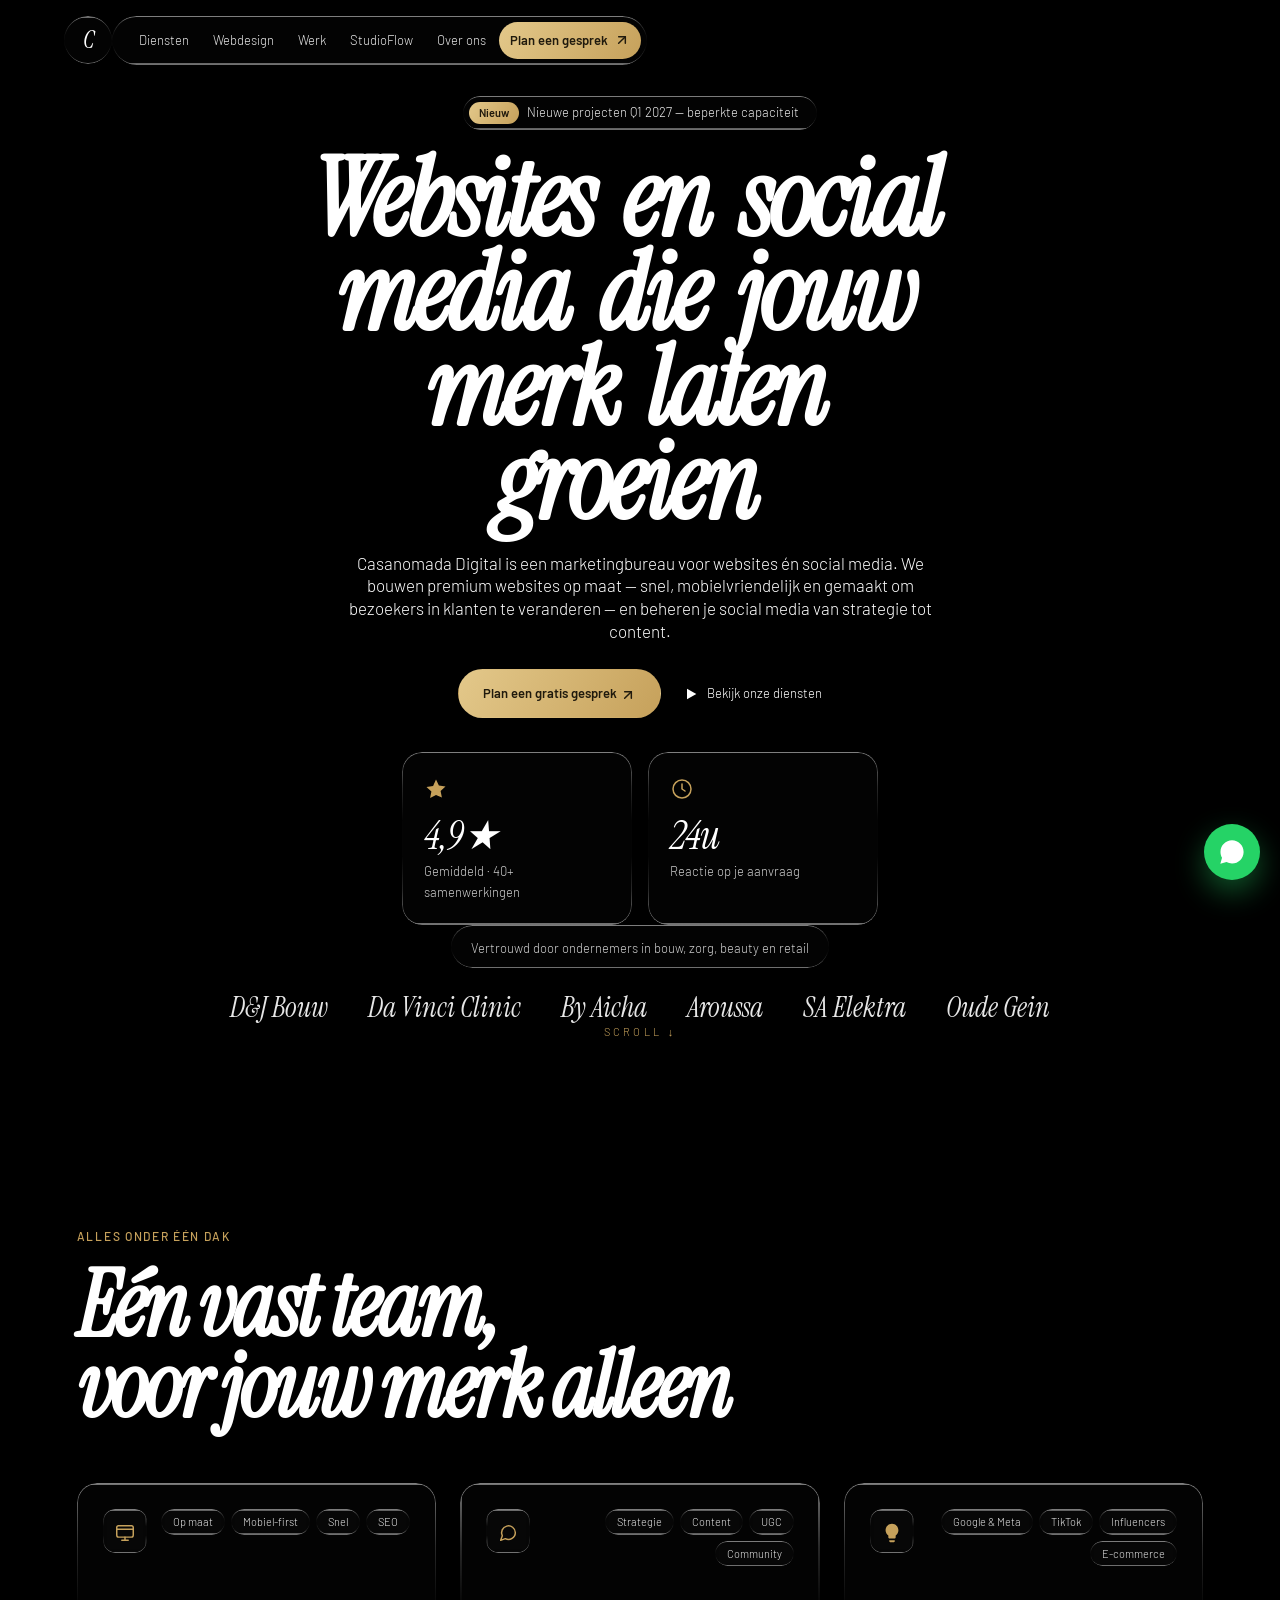
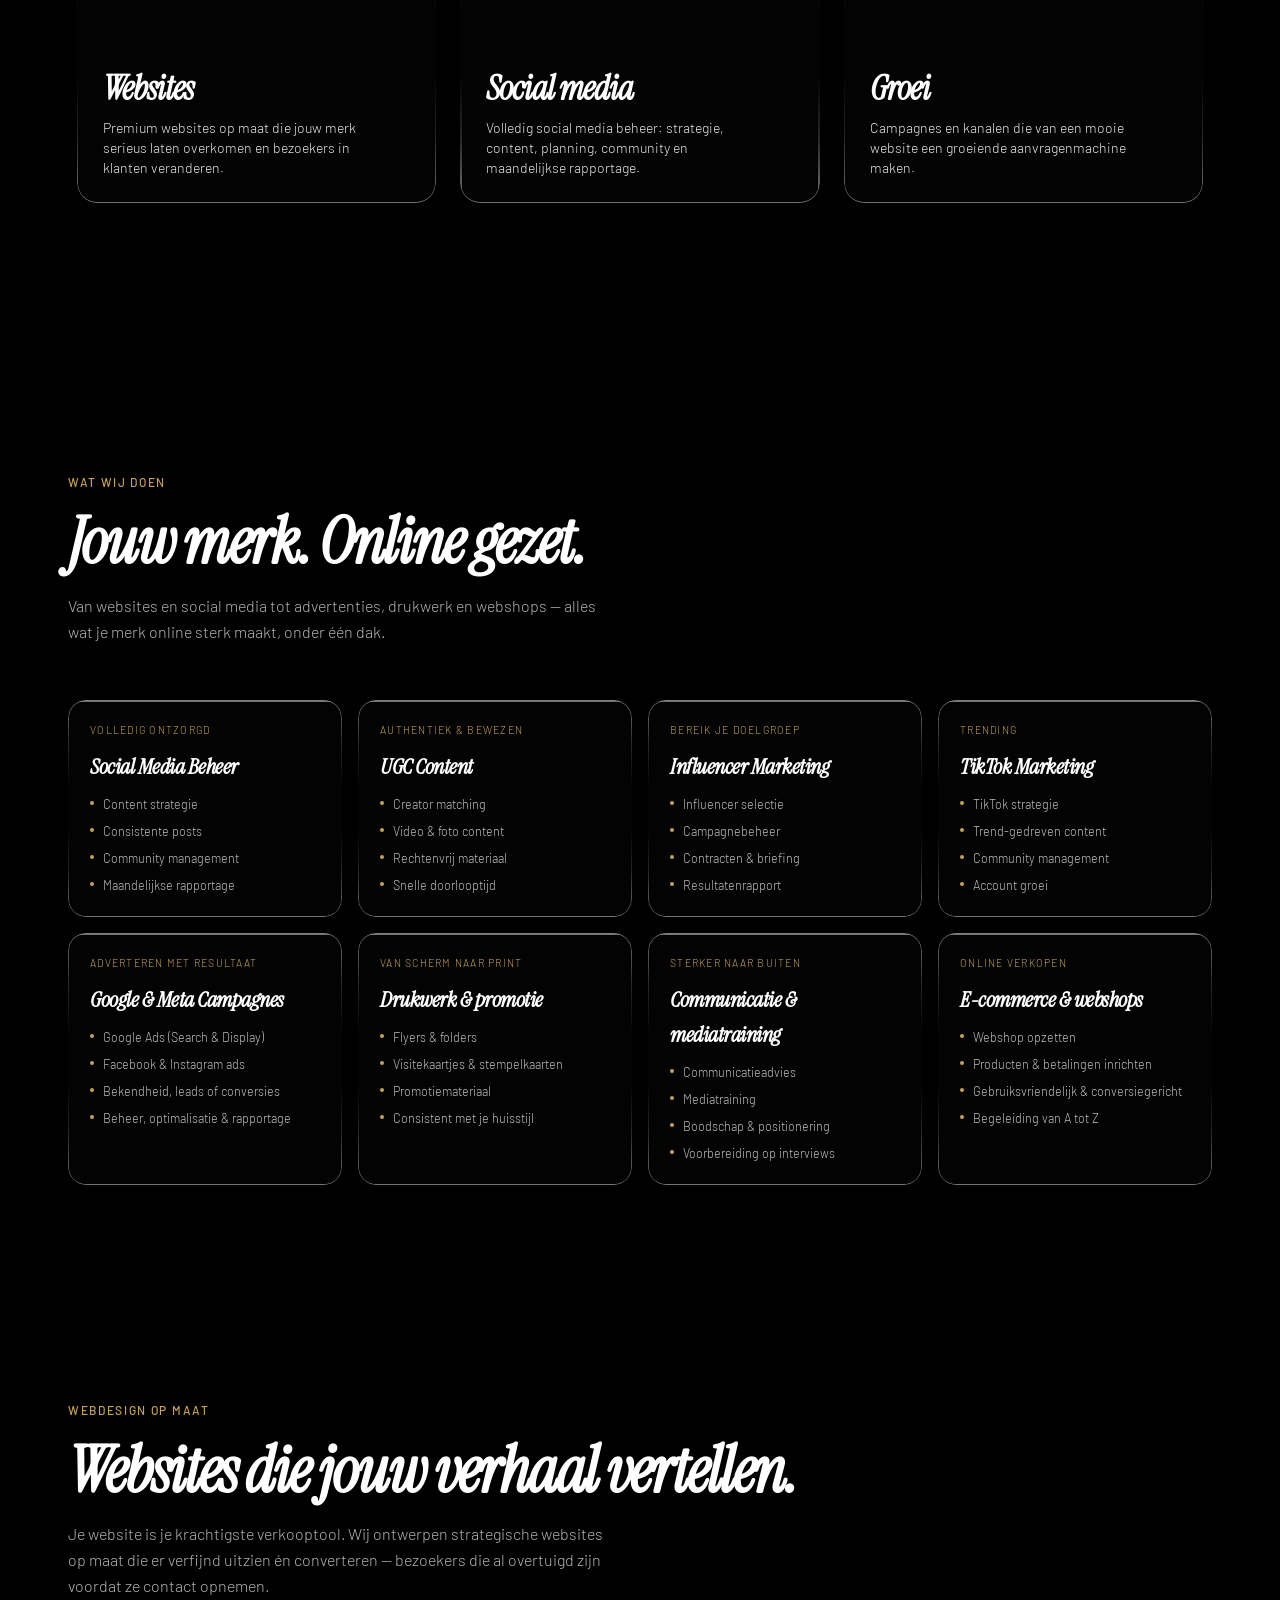
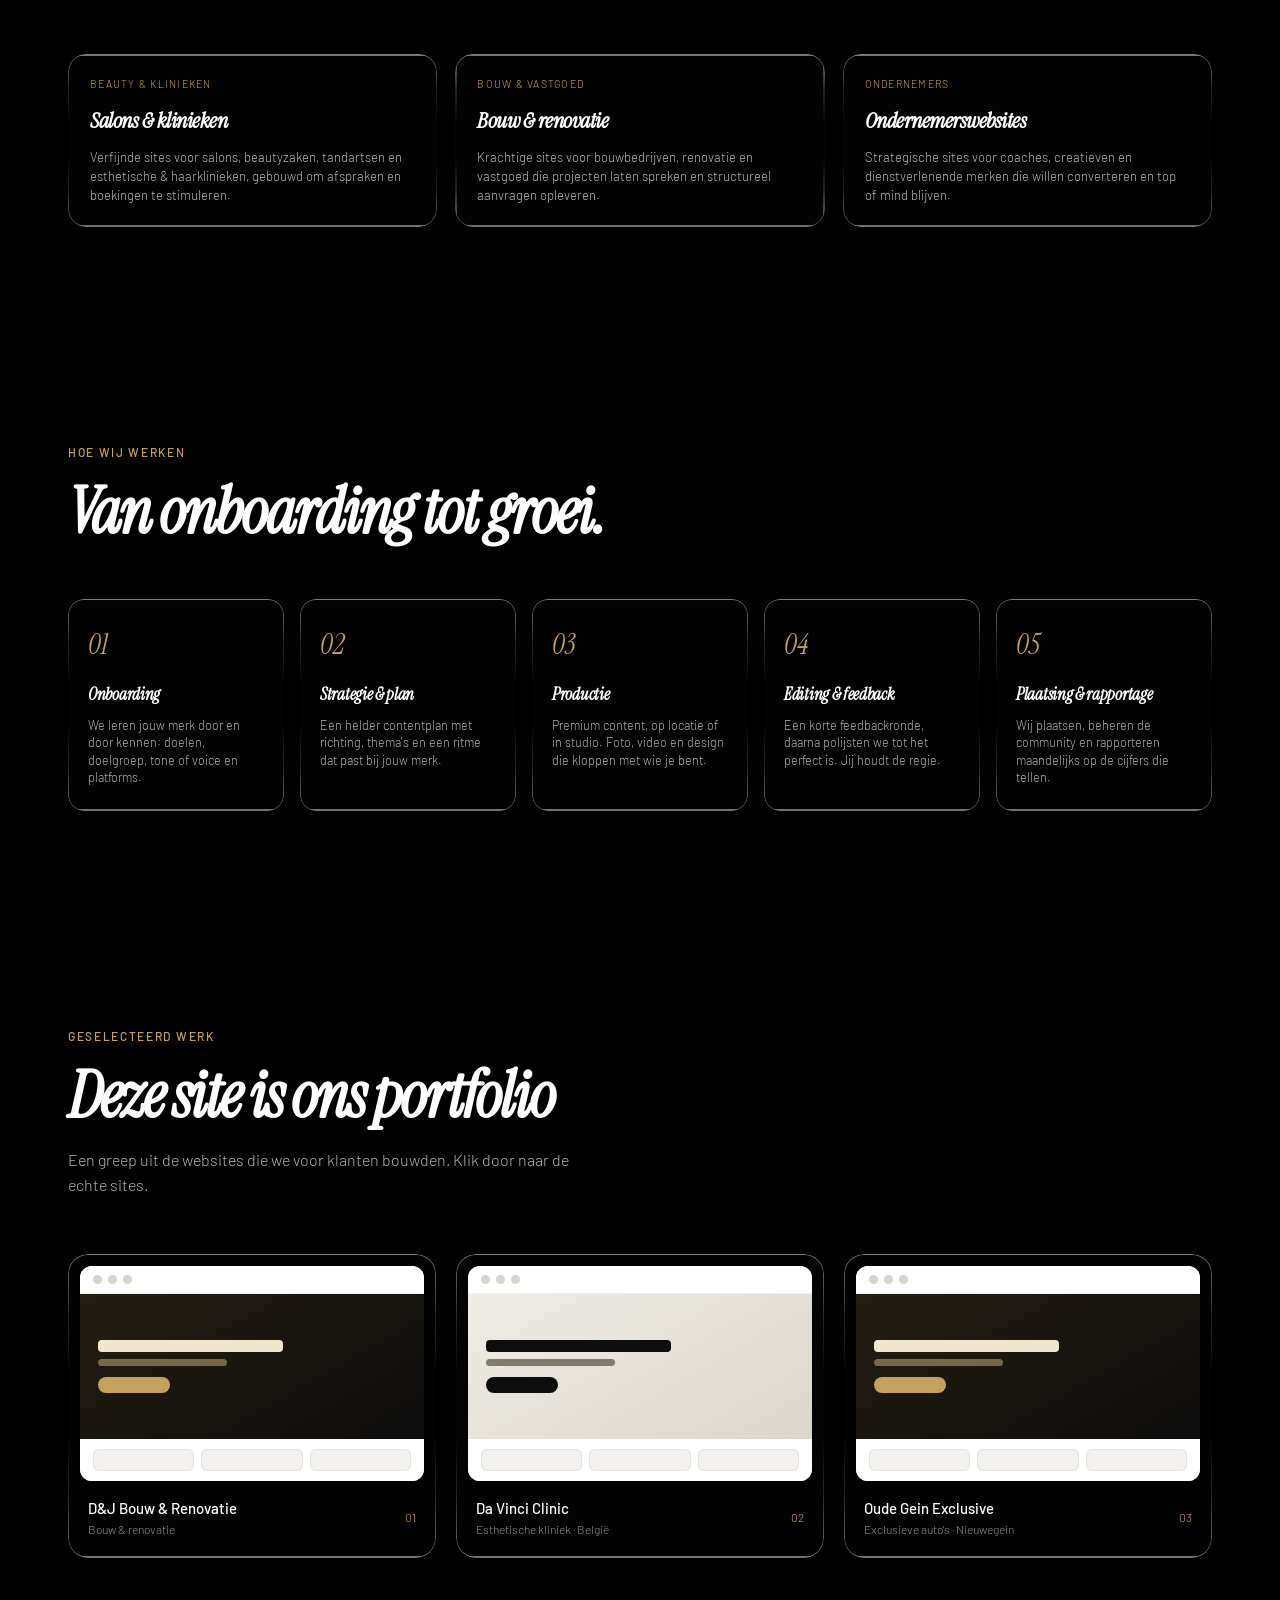
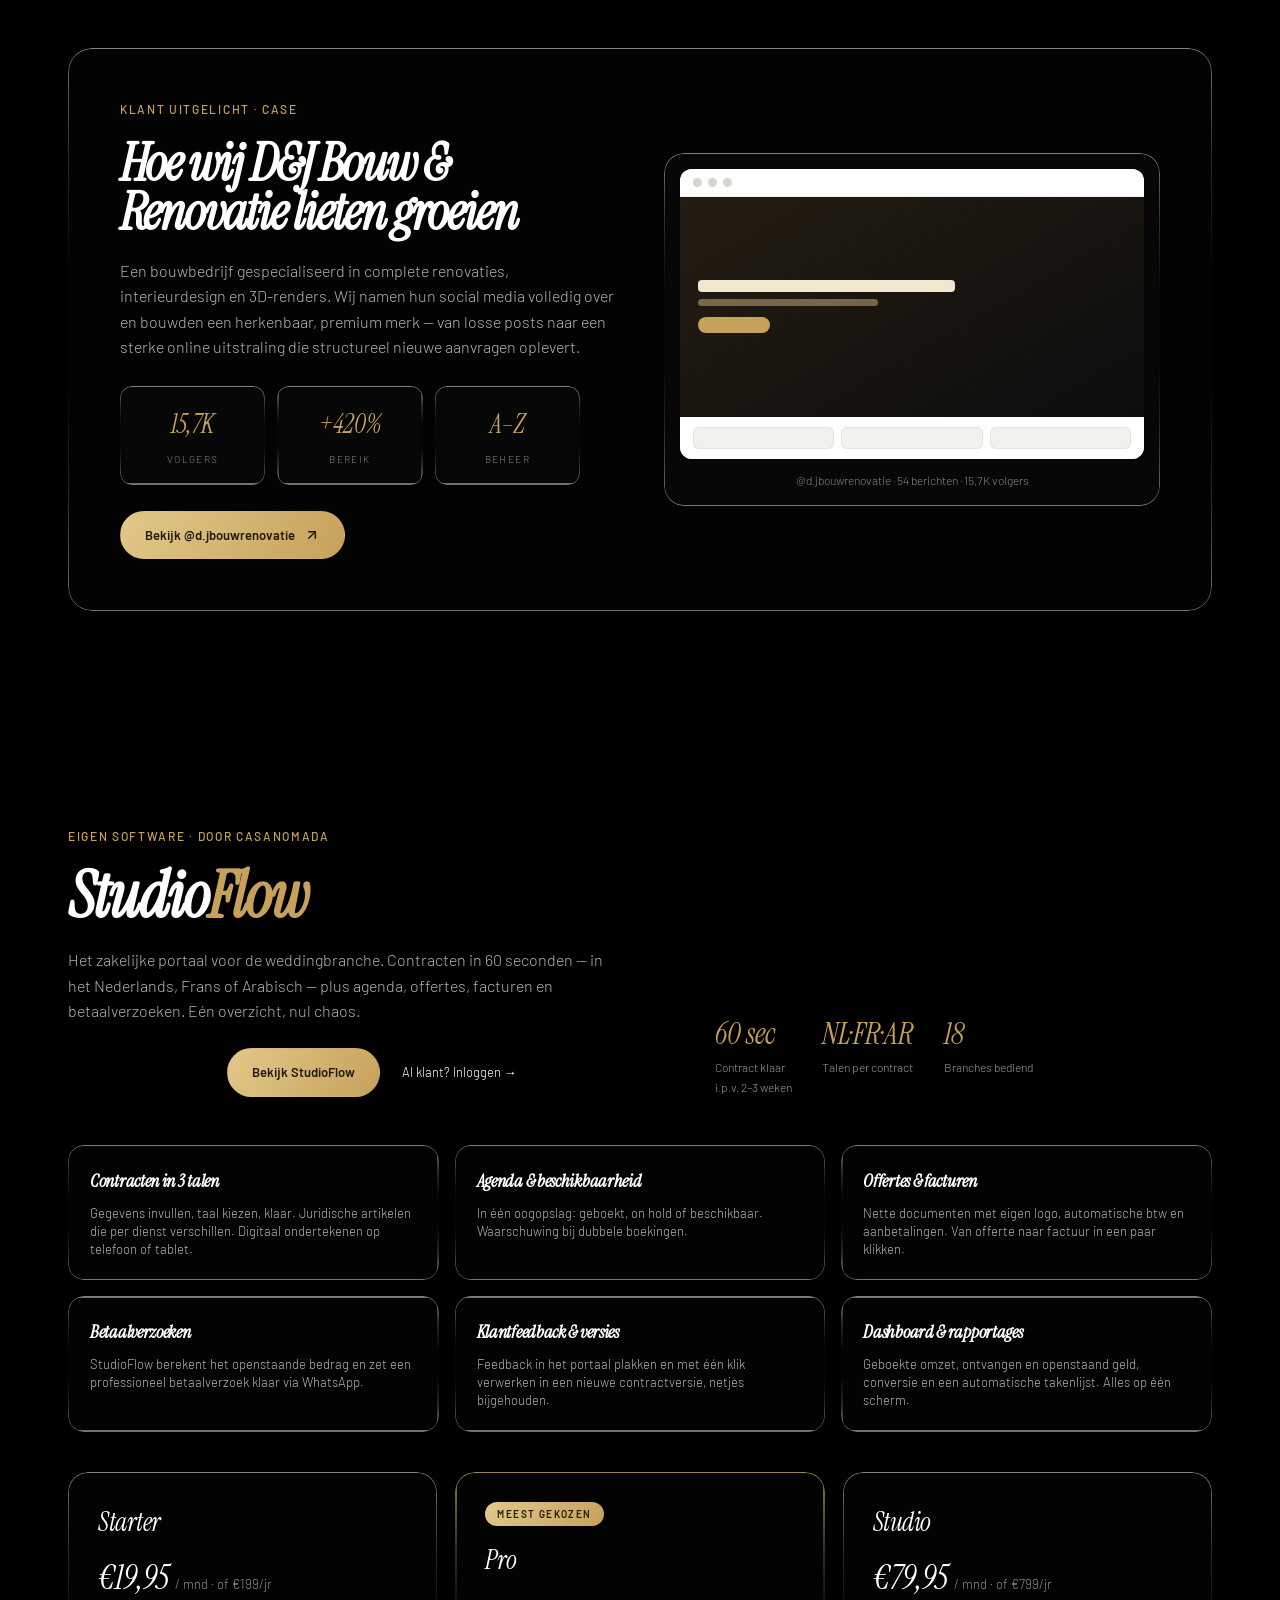
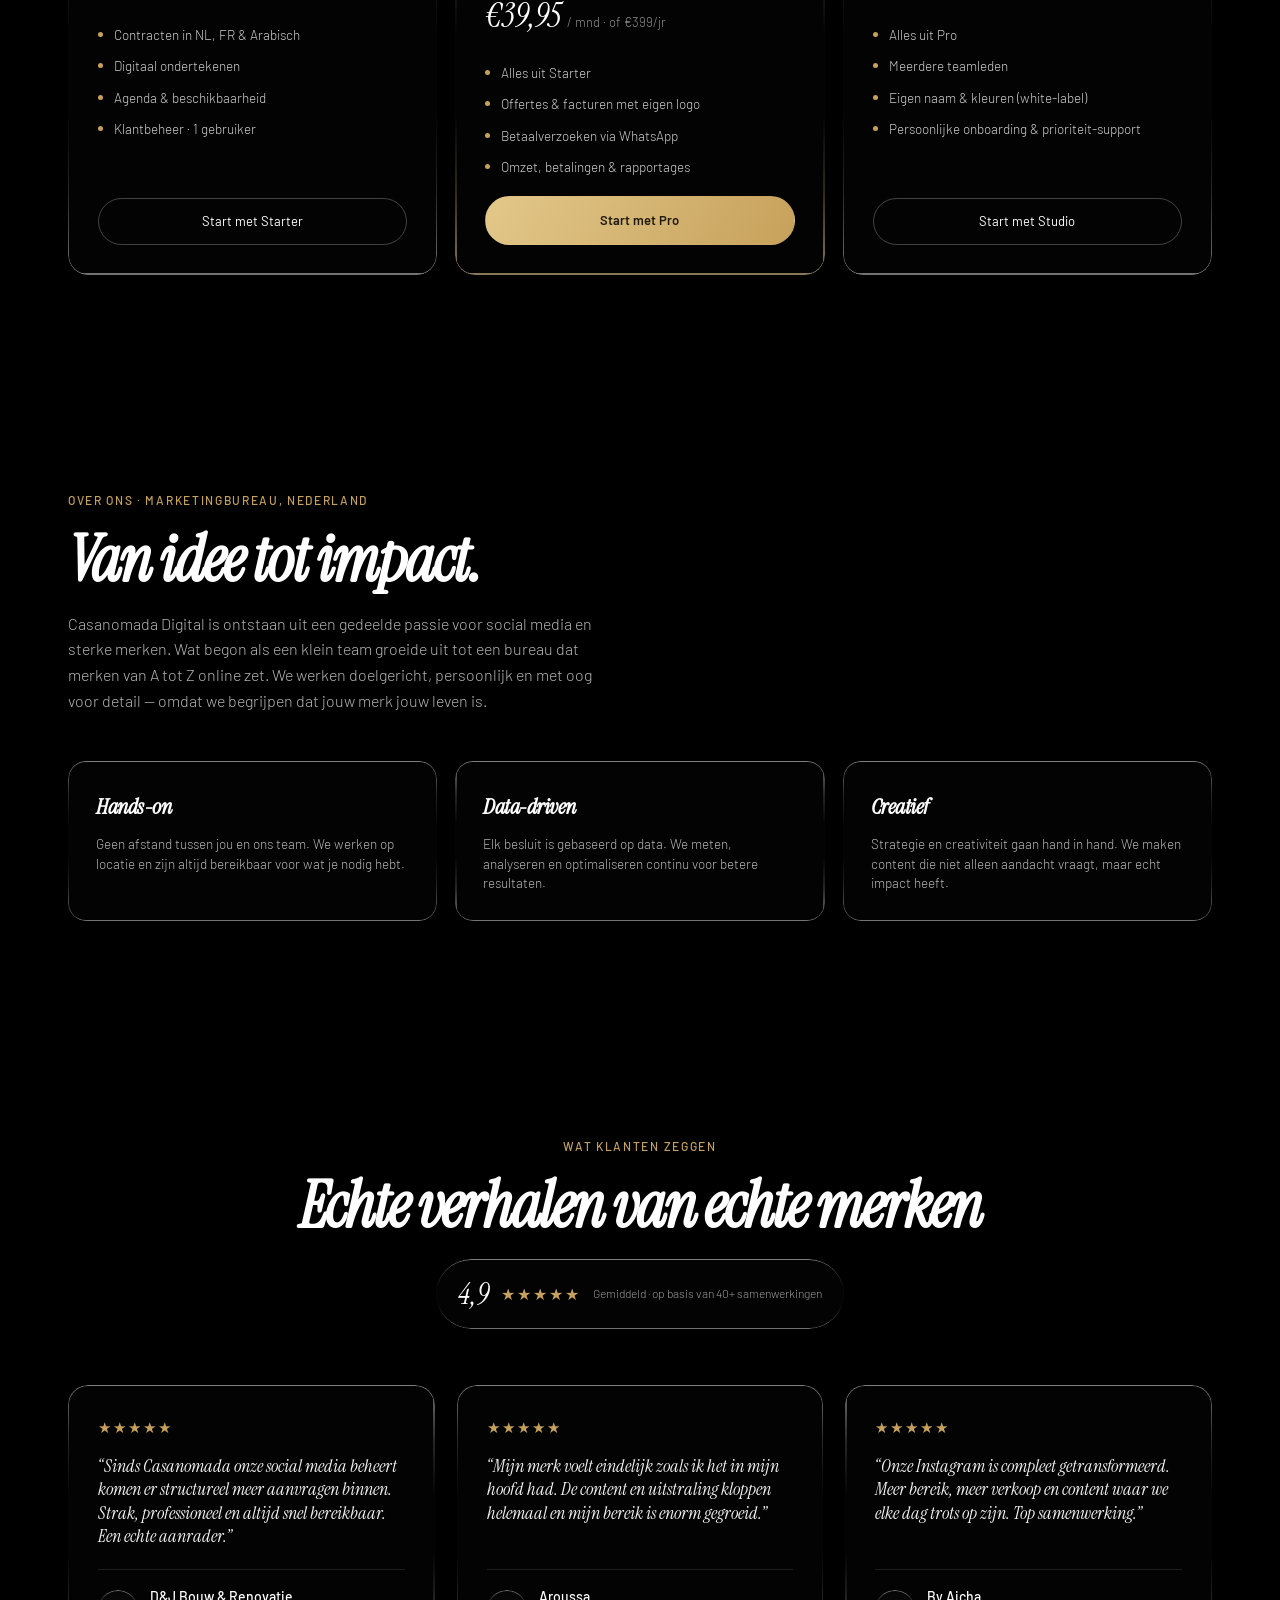
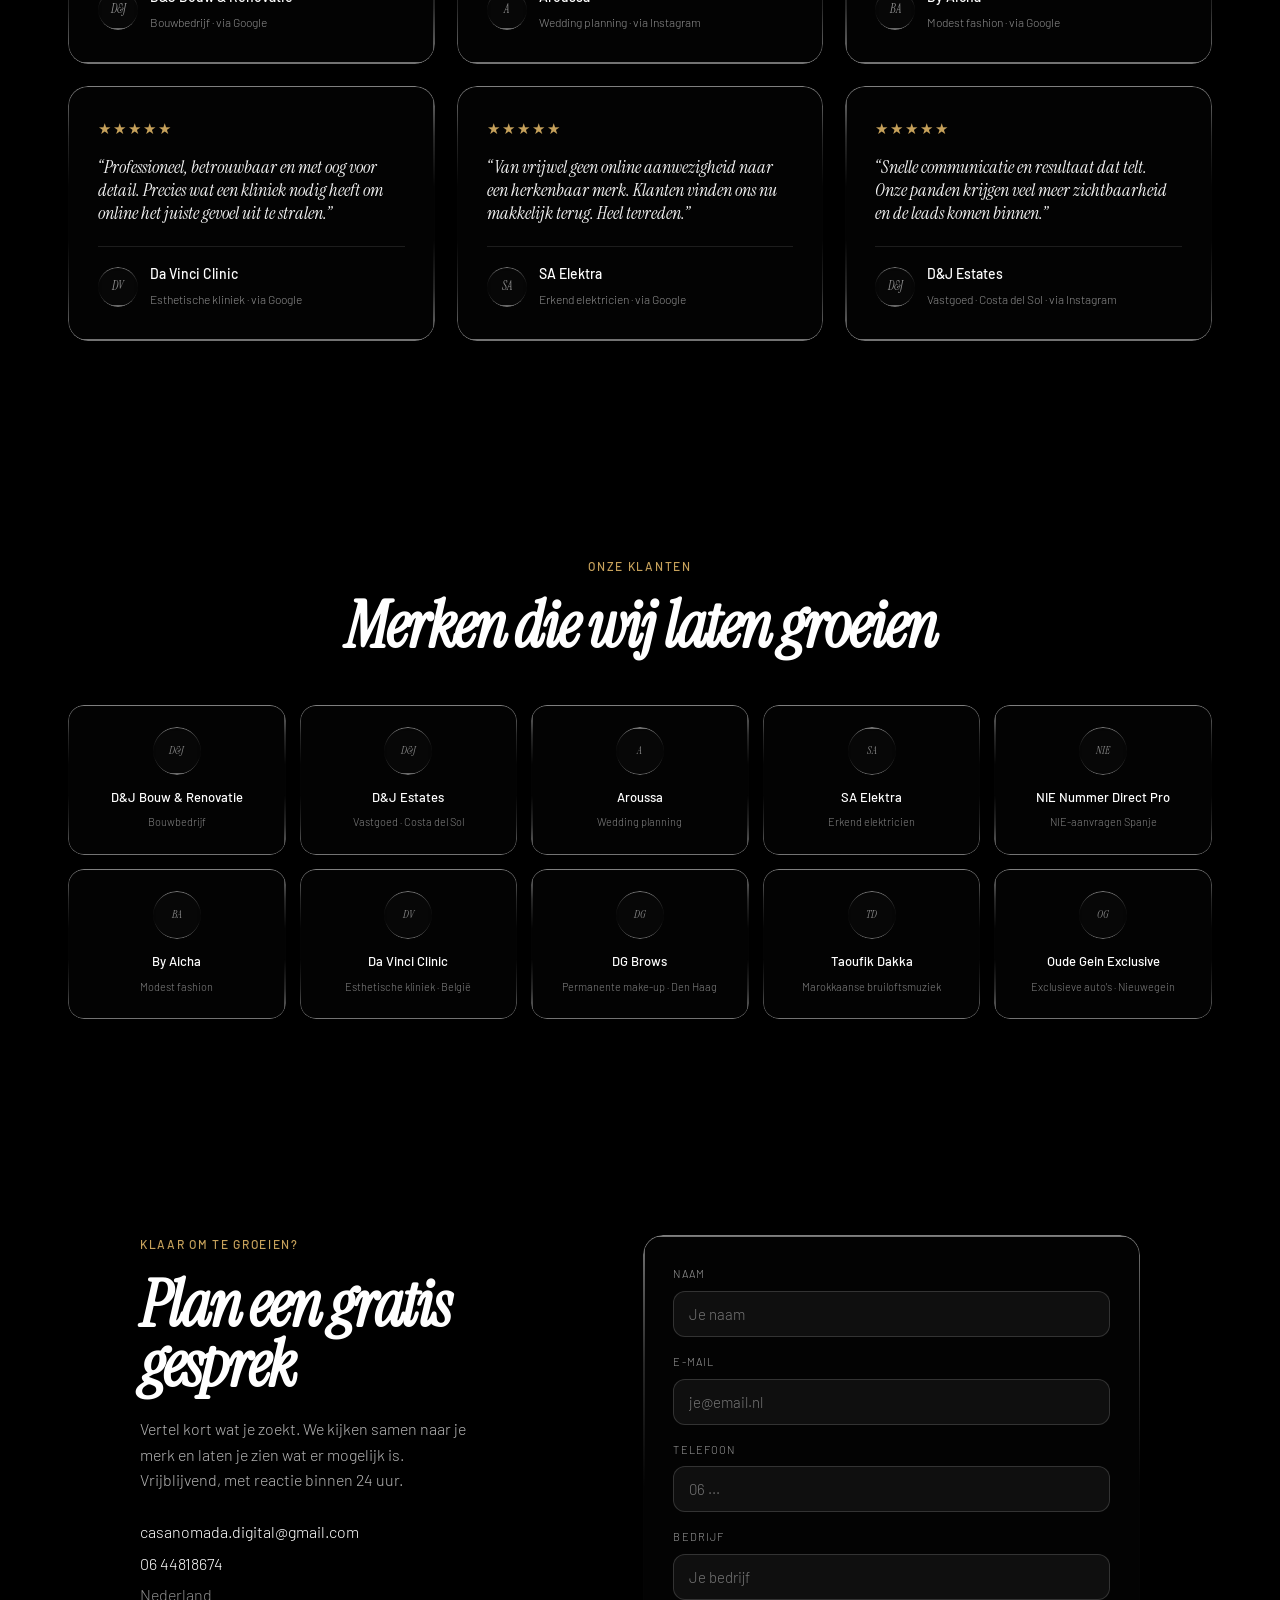
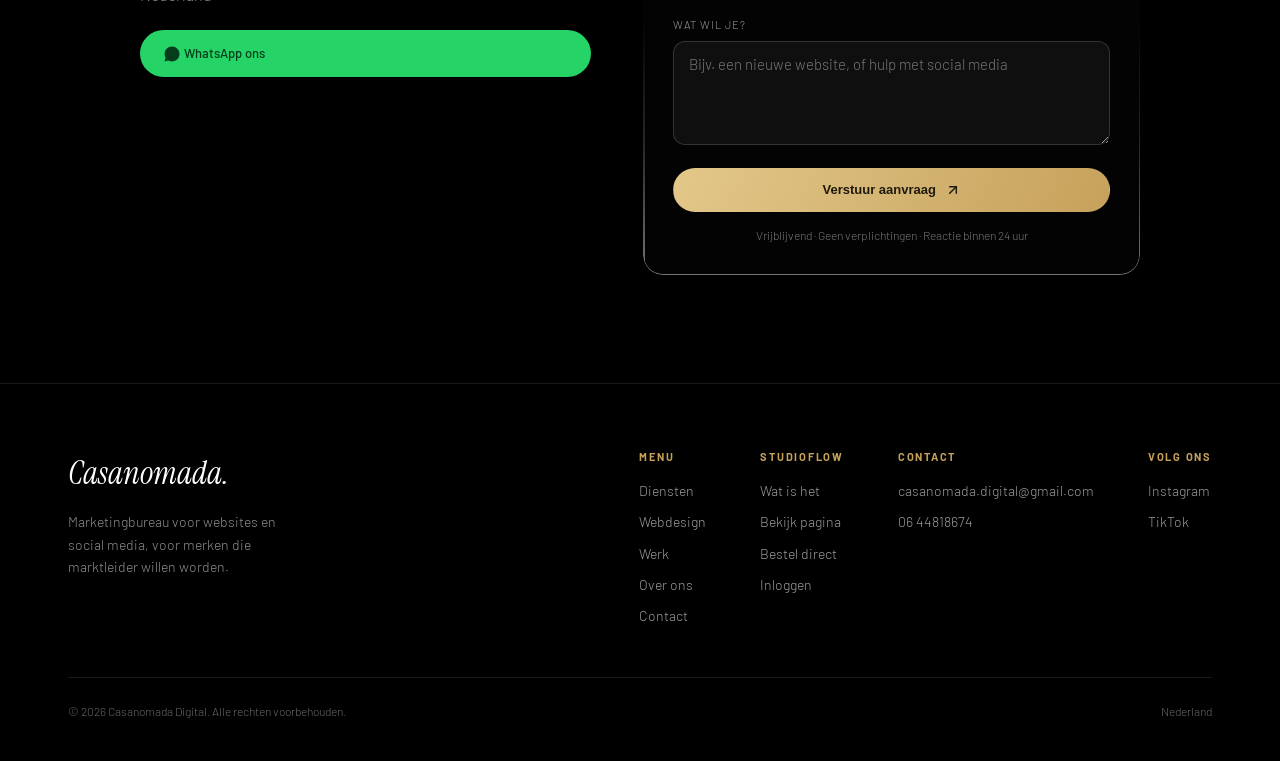
==== commit 8b8524b9: "Nieuwe homepage (liquid-glass) + behoud StudioFlow/portaal" ====
--- a/index.html
+++ b/index.html
@@ -1,419 +1,525 @@
-<!DOCTYPE html>
+<!doctype html>
 <html lang="nl">
 <head>
-<!-- Google tag (gtag.js) -->
-<script async src="https://www.googletagmanager.com/gtag/js?id=G-N8RGTHWX6J"></script>
-<script>
-  window.dataLayer = window.dataLayer || [];
-  function gtag(){dataLayer.push(arguments);}
-  gtag('js', new Date());
-  gtag('config', 'G-N8RGTHWX6J');
-</script>
-
-<meta charset="UTF-8">
-<meta name="viewport" content="width=device-width, initial-scale=1.0">
-<title>Casanomada Digital | Website laten maken & Social Media Beheer Nederland</title>
-<meta name="description" content="Website laten maken of je social media volledig uitbesteden? Casanomada Digital bouwt premium websites en beheert social media voor klinieken, beauty, bouw en ondernemers in heel Nederland.">
-<link rel="canonical" href="https://casanomadadigital.com/">
-<meta name="robots" content="index, follow">
-<meta property="og:type" content="website">
-<meta property="og:site_name" content="Casanomada Digital">
-<meta property="og:locale" content="nl_NL">
-<meta property="og:title" content="Casanomada Digital | Website laten maken & Social Media Beheer Nederland">
-<meta property="og:description" content="Website laten maken of je social media volledig uitbesteden? Casanomada Digital bouwt premium websites en beheert social media voor klinieken, beauty, bouw en ondernemers in heel Nederland.">
-<meta property="og:url" content="https://casanomadadigital.com/">
-<meta property="og:image" content="https://casanomadadigital.com/img/og-image.png">
-<meta property="og:image:width" content="1200">
-<meta property="og:image:height" content="630">
-<meta name="twitter:card" content="summary_large_image">
-<meta name="twitter:title" content="Casanomada Digital | Website laten maken & Social Media Beheer Nederland">
-<meta name="twitter:description" content="Website laten maken of je social media volledig uitbesteden? Casanomada Digital bouwt premium websites en beheert social media voor klinieken, beauty, bouw en ondernemers in heel Nederland.">
-<meta name="twitter:image" content="https://casanomadadigital.com/img/og-image.png">
-<link rel="icon" href="favicon.ico" sizes="16x16 32x32 48x48">
-<link rel="icon" href="favicon.svg" type="image/svg+xml">
-<link rel="apple-touch-icon" href="apple-touch-icon.png">
-<link rel="manifest" href="site.webmanifest">
-<meta name="keywords" content="website laten maken, webdesign, website bouwer, website op maat, webdesigner Nederland, social media beheer, content creatie">
-<link rel="preconnect" href="https://fonts.googleapis.com">
-<link rel="preconnect" href="https://fonts.gstatic.com" crossorigin>
-<link href="https://fonts.googleapis.com/css2?family=Cormorant+Garamond:ital,wght@0,300;0,400;0,500;0,600;1,300;1,400;1,500&family=Poppins:wght@300;400;500;600&display=swap" rel="stylesheet">
-<link rel="stylesheet" href="styles.css">
-<script type="application/ld+json">
-{
-  "@context": "https://schema.org",
-  "@type": "ProfessionalService",
-  "name": "Casanomada Digital",
-  "description": "Webdesign studio en social media agency. Websites op maat en volledig social media beheer voor klinieken, beauty, bouw, vastgoed en ondernemers.",
-  "url": "https://casanomadadigital.com/",
-  "logo": "https://casanomadadigital.com/icon-512.png",
-  "image": "https://casanomadadigital.com/icon-512.png",
-  "email": "casanomada.digital@gmail.com",
-  "telephone": "+31644818674",
-  "areaServed": {"@type": "Country", "name": "Nederland"},
-  "priceRange": "$$",
-  "sameAs": [
-    "https://www.instagram.com/casanomada.digital/",
-    "https://www.tiktok.com/@casanomada.digital"
-  ],
-  "knowsAbout": ["Webdesign", "Website laten maken", "Social media beheer", "UGC content", "Influencer marketing", "TikTok marketing"],
-  "makesOffer": [
-    {"@type": "Offer", "itemOffered": {"@type": "Service", "name": "Website laten maken", "description": "Premium websites op maat voor klinieken, beauty, bouw, vastgoed en ondernemers"}},
-    {"@type": "Offer", "itemOffered": {"@type": "Service", "name": "Social Media Beheer", "description": "Volledig beheer van Instagram en TikTok: strategie, content, planning en rapportage"}},
-    {"@type": "Offer", "itemOffered": {"@type": "Service", "name": "UGC Content", "description": "Authentieke user generated content door creators"}},
-    {"@type": "Offer", "itemOffered": {"@type": "Service", "name": "Influencer Marketing", "description": "Van selectie tot campagnebeheer en rapportage"}},
-    {"@type": "Offer", "itemOffered": {"@type": "Service", "name": "Google & Meta Campagnes", "description": "Google Ads en Facebook/Instagram advertenties opzetten en beheren voor bekendheid, leads en conversies"}},
-    {"@type": "Offer", "itemOffered": {"@type": "Service", "name": "Drukwerk & promotiemateriaal", "description": "Flyers, visitekaartjes, stempelkaarten en promotiemateriaal in je huisstijl"}},
-    {"@type": "Offer", "itemOffered": {"@type": "Service", "name": "Communicatie & mediatraining", "description": "Communicatie-ondersteuning en mediatrainingen voor bedrijven"}},
-    {"@type": "Offer", "itemOffered": {"@type": "Service", "name": "E-commerce & webshops", "description": "Ondersteuning bij het opstarten en inrichten van webshops"}}
-  ]
+<meta charset="UTF-8" />
+<meta name="viewport" content="width=device-width, initial-scale=1.0" />
+<title>Casanomada Digital | Marketingbureau voor Websites & Social Media</title>
+<meta name="description" content="Casanomada Digital is een marketingbureau voor websites én social media. Wij bouwen premium websites en beheren social media voor merken die willen groeien." />
+<link rel="canonical" href="https://casanomadadigital.com/" />
+<link rel="icon" href="/favicon.svg" type="image/svg+xml" />
+<link rel="icon" href="/favicon.ico" sizes="any" />
+<link rel="apple-touch-icon" href="/apple-touch-icon.png" />
+<meta property="og:type" content="website" />
+<meta property="og:site_name" content="Casanomada Digital" />
+<meta property="og:title" content="Casanomada Digital | Marketingbureau voor Websites & Social Media" />
+<meta property="og:description" content="Wij bouwen premium websites en beheren social media voor merken die willen groeien." />
+<meta property="og:image" content="https://casanomadadigital.com/img/og-image.png" />
+<meta property="og:url" content="https://casanomadadigital.com/" />
+<meta name="twitter:card" content="summary_large_image" />
+<meta name="twitter:image" content="https://casanomadadigital.com/img/og-image.png" />
+<link rel="preconnect" href="https://fonts.googleapis.com" />
+<link rel="preconnect" href="https://fonts.gstatic.com" crossorigin />
+<link href="https://fonts.googleapis.com/css2?family=Instrument+Serif:ital@0;1&family=Barlow:wght@300;400;500;600&display=swap" rel="stylesheet" />
+<style>
+:root{--g:#25D366;--acc:#c6a15b;--acc2:#e3c88a}
+*{margin:0;padding:0;box-sizing:border-box}
+html{scroll-behavior:smooth}
+body{background:#000;color:#fff;font-family:'Barlow',sans-serif;font-weight:300;line-height:1.6;overflow-x:hidden;-webkit-font-smoothing:antialiased}
+.serif{font-family:'Instrument Serif',serif;font-style:italic}
+.wrap{width:100%;max-width:1240px;margin:0 auto;padding:0 clamp(22px,4vw,48px)}
+a{color:inherit;text-decoration:none}
+.gold{color:var(--acc)}
+
+/* liquid glass */
+.lg{background:rgba(255,255,255,.01);background-blend-mode:luminosity;backdrop-filter:blur(4px);-webkit-backdrop-filter:blur(4px);box-shadow:inset 0 1px 1px rgba(255,255,255,.1);position:relative;overflow:hidden}
+.lg::before{content:"";position:absolute;inset:0;border-radius:inherit;padding:1.4px;background:linear-gradient(180deg,rgba(255,255,255,.45) 0%,rgba(255,255,255,.15) 20%,rgba(255,255,255,0) 40%,rgba(255,255,255,0) 60%,rgba(255,255,255,.15) 80%,rgba(255,255,255,.45) 100%);-webkit-mask:linear-gradient(#fff 0 0) content-box,linear-gradient(#fff 0 0);-webkit-mask-composite:xor;mask-composite:exclude;pointer-events:none}
+.lgs{background:rgba(255,255,255,.01);background-blend-mode:luminosity;backdrop-filter:blur(50px);-webkit-backdrop-filter:blur(50px);box-shadow:4px 4px 4px rgba(0,0,0,.05),inset 0 1px 1px rgba(255,255,255,.15);position:relative;overflow:hidden}
+.lgs::before{content:"";position:absolute;inset:0;border-radius:inherit;padding:1.4px;background:linear-gradient(180deg,rgba(226,200,138,.6) 0%,rgba(198,161,91,.25) 20%,rgba(255,255,255,0) 40%,rgba(255,255,255,0) 60%,rgba(198,161,91,.25) 80%,rgba(226,200,138,.6) 100%);-webkit-mask:linear-gradient(#fff 0 0) content-box,linear-gradient(#fff 0 0);-webkit-mask-composite:xor;mask-composite:exclude;pointer-events:none}
+.in{position:relative;z-index:1}
+
+/* nav */
+nav{position:fixed;top:16px;left:0;right:0;z-index:50;display:flex;align-items:center;justify-content:space-between;padding:0 clamp(20px,5vw,64px)}
+nav .logo{width:48px;height:48px;border-radius:999px;display:flex;align-items:center;justify-content:center;font-size:24px}
+nav .menu{display:flex;align-items:center;gap:2px;border-radius:999px;padding:6px 6px 6px 16px}
+nav .menu a{font-size:13px;color:rgba(255,255,255,.9);padding:8px 11px;border-radius:999px;transition:color .2s}
+nav .menu a:hover{color:var(--acc)}
+nav .cta{background:linear-gradient(120deg,var(--acc2),var(--acc));color:#201a0d!important;padding:9px 18px;border-radius:999px;font-weight:600;display:inline-flex;align-items:center;gap:6px;transition:transform .25s}
+nav .cta:hover{transform:translateY(-2px)}
+nav .spacer{width:48px;height:48px}
+
+/* buttons */
+.btn{display:inline-flex;align-items:center;gap:9px;border-radius:999px;font-size:13px;font-weight:400;cursor:pointer;transition:transform .3s,box-shadow .3s;border:1px solid transparent}
+.btn-w{background:#fff;color:#000;padding:13px 24px;font-weight:500}
+.btn-w:hover{transform:translateY(-3px);box-shadow:0 16px 36px rgba(255,255,255,.14)}
+.btn-gold{background:linear-gradient(120deg,var(--acc2),var(--acc));color:#201a0d;padding:13px 24px;font-weight:600}
+.btn-gold:hover{transform:translateY(-3px);box-shadow:0 16px 36px rgba(198,161,91,.3)}
+.btn-glass{padding:12px 22px}
+.btn-wa{background:var(--g);color:#053d1c;padding:12px 22px;font-weight:500}
+.btn-wa:hover{transform:translateY(-3px);box-shadow:0 14px 30px rgba(37,211,102,.35)}
+.btn-line{border:1px solid rgba(255,255,255,.25);padding:12px 22px;color:#fff}
+.btn-line:hover{border-color:var(--acc);color:var(--acc);transform:translateY(-3px)}
+svg{display:inline-block;vertical-align:middle}
+
+/* hero */
+.hero{position:relative;min-height:100vh;overflow:hidden;background:#000}
+.hero video{position:absolute;z-index:0}
+.hero .bgvid{left:50%;top:0;transform:translateX(-50%);width:120%;height:120%;object-fit:cover;object-position:top;opacity:0}
+.hero .tint{position:absolute;inset:0;z-index:1;background:radial-gradient(130% 90% at 50% 10%,transparent 40%,rgba(0,0,0,.4) 100%),linear-gradient(180deg,rgba(0,0,0,.2),transparent 30%)}
+.hero .content{position:relative;z-index:10;display:flex;flex-direction:column;min-height:100vh}
+.hero .center{flex:1;display:flex;flex-direction:column;align-items:center;justify-content:center;text-align:center;padding:96px 16px 0}
+.badge{border-radius:999px;padding:6px 6px;display:inline-flex;align-items:center;gap:8px}
+.badge .new{background:linear-gradient(120deg,var(--acc2),var(--acc));color:#201a0d;font-size:11px;font-weight:600;border-radius:999px;padding:2px 10px}
+.badge .t{font-size:13px;color:rgba(255,255,255,.9);padding-right:12px}
+h1.hl{font-size:clamp(46px,8.4vw,112px);line-height:.82;letter-spacing:-4px;margin-top:26px;max-width:14ch}
+.sub{margin-top:24px;font-size:clamp(14px,1.6vw,17px);max-width:60ch;color:#fff;font-weight:300;line-height:1.35}
+.herocta{margin-top:26px;display:flex;gap:22px;align-items:center;flex-wrap:wrap;justify-content:center}
+.herocta .plain{display:inline-flex;align-items:center;gap:8px;font-size:13px}
+.herocta .plain:hover{color:var(--acc)}
+.stats{margin-top:34px;display:flex;gap:16px;flex-wrap:wrap;justify-content:center}
+.stat{width:230px;border-radius:20px;padding:22px;text-align:left}
+.stat .ic{color:var(--acc)}
+.stat .n{font-size:40px;line-height:1;margin-top:14px;letter-spacing:-1px}
+.stat .l{font-size:13px;color:rgba(255,255,255,.8);margin-top:6px}
+.trust{display:flex;flex-direction:column;align-items:center;gap:18px;padding:0 0 34px}
+.trust .pill{border-radius:999px;padding:9px 20px}
+.trust .pill .in{font-size:13px;color:rgba(255,255,255,.8)}
+.logos{display:flex;flex-wrap:wrap;justify-content:center;gap:40px}
+.logos span{font-size:clamp(20px,2.6vw,28px);color:rgba(255,255,255,.9)}
+.scrolldown{position:absolute;left:50%;bottom:24px;transform:translateX(-50%);z-index:10;font-size:11px;letter-spacing:.3em;text-transform:uppercase;color:var(--acc);animation:bob 2.2s ease-in-out infinite}
+@keyframes bob{0%,100%{transform:translate(-50%,0);opacity:.6}50%{transform:translate(-50%,7px);opacity:1}}
+
+/* sections */
+section.block{position:relative;background:#000;padding:clamp(80px,12vh,140px) 0}
+.ey{font-size:12px;letter-spacing:.14em;text-transform:uppercase;color:var(--acc);margin-bottom:20px;font-weight:500}
+h2{font-size:clamp(34px,5.5vw,64px);line-height:.95;letter-spacing:-2px}
+.lead{margin-top:20px;color:rgba(255,255,255,.7);font-weight:300;max-width:60ch}
+.center-h{text-align:center}.center-h .lead{margin-left:auto;margin-right:auto}
+
+/* capabilities (video) */
+.cap{position:relative;min-height:100vh;overflow:hidden;background:#000}
+.cap .bgvid{position:absolute;inset:0;width:100%;height:100%;object-fit:cover;opacity:0;z-index:0}
+.cap .tint{position:absolute;inset:0;z-index:1;background:linear-gradient(180deg,rgba(0,0,0,.55),rgba(0,0,0,.35))}
+.cap .content{position:relative;z-index:10;min-height:100vh;display:flex;flex-direction:column;justify-content:center;padding:120px clamp(22px,6vw,80px)}
+.cap h2{font-size:clamp(40px,7vw,96px);line-height:.9;letter-spacing:-3px;white-space:pre-line}
+.grid3{display:grid;grid-template-columns:repeat(3,1fr);gap:24px;margin-top:56px}
+.capcard{border-radius:20px;padding:26px;min-height:320px;display:flex;flex-direction:column}
+.capcard .top{display:flex;align-items:flex-start;justify-content:space-between;gap:12px}
+.capcard .ico{width:44px;height:44px;border-radius:12px;display:flex;align-items:center;justify-content:center;flex:0 0 auto;color:var(--acc)}
+.tags{display:flex;flex-wrap:wrap;gap:6px;justify-content:flex-end}
+.tag{border-radius:999px;padding:4px 12px;font-size:11px;color:rgba(255,255,255,.9);white-space:nowrap}
+.capcard h3{font-size:clamp(26px,3.4vw,34px);letter-spacing:-1px;line-height:1}
+.capcard p{margin-top:12px;font-size:14px;color:rgba(255,255,255,.9);font-weight:300;line-height:1.4;max-width:34ch}
+.spacer{flex:1}
+
+/* diensten / webdesign cards */
+.grid-serv{display:grid;grid-template-columns:repeat(4,1fr);gap:16px;margin-top:56px}
+.scard{border-radius:18px;padding:22px;display:flex;flex-direction:column}
+.scard .k{font-size:10.5px;letter-spacing:.12em;text-transform:uppercase;color:var(--acc);margin-bottom:10px}
+.scard h4{font-size:22px;letter-spacing:-.5px;margin-bottom:10px}
+.scard p{font-size:13px;color:rgba(255,255,255,.72);font-weight:300;line-height:1.45}
+.scard ul{list-style:none;display:flex;flex-direction:column;gap:7px;margin-top:6px}
+.scard li{font-size:12.5px;color:rgba(255,255,255,.75);display:flex;gap:9px;font-weight:300}
+.scard li::before{content:"";width:4px;height:4px;border-radius:999px;background:var(--acc);margin-top:7px;flex:0 0 auto}
+.grid3w{display:grid;grid-template-columns:repeat(3,1fr);gap:18px;margin-top:56px}
+
+/* method */
+.steps{display:grid;grid-template-columns:repeat(5,1fr);gap:16px;margin-top:56px}
+.step{border-radius:16px;padding:24px 20px}
+.step .n{font-size:28px;color:var(--acc)}
+.step h4{font-size:17px;margin:14px 0 8px;letter-spacing:-.3px}
+.step p{font-size:12.5px;color:rgba(255,255,255,.7);font-weight:300;line-height:1.4}
+
+/* studioflow */
+.sf{background:radial-gradient(120% 90% at 80% 0%,rgba(198,161,91,.1),transparent 55%),#000}
+.sfhead{display:grid;grid-template-columns:1.1fr .9fr;gap:40px;align-items:end}
+.sffeat{display:grid;grid-template-columns:repeat(3,1fr);gap:16px;margin-top:48px}
+.sff{border-radius:16px;padding:22px}
+.sff h4{font-size:18px;letter-spacing:-.3px;margin-bottom:8px}
+.sff p{font-size:13px;color:rgba(255,255,255,.7);font-weight:300;line-height:1.4}
+.sfnums{display:flex;gap:30px;flex-wrap:wrap;margin-top:20px}
+.sfnums .n{font-size:30px}.sfnums .l{font-size:12px;color:rgba(255,255,255,.6)}
+.pricing{display:grid;grid-template-columns:repeat(3,1fr);gap:18px;margin-top:40px}
+.pcard{border-radius:20px;padding:30px;min-height:360px;display:flex;flex-direction:column}
+.pcard .best{align-self:flex-start;background:linear-gradient(120deg,var(--acc2),var(--acc));color:#201a0d;font-size:10px;letter-spacing:.14em;text-transform:uppercase;border-radius:999px;padding:4px 12px;margin-bottom:14px;font-weight:600}
+.pcard .ph3{font-size:26px;letter-spacing:-.5px}
+.pcard .pr{font-size:34px;margin-top:8px}.pcard .pr small{font-size:13px;color:rgba(255,255,255,.55);font-family:'Barlow';font-style:normal}
+.pcard ul{list-style:none;margin:18px 0;flex:1;display:flex;flex-direction:column;gap:10px}
+.pcard li{display:flex;gap:11px;font-size:13.5px;color:rgba(255,255,255,.8);font-weight:300}
+.pcard li::before{content:"";width:5px;height:5px;border-radius:999px;background:var(--acc);margin-top:8px;flex:0 0 auto}
+
+/* werk */
+.grid3b{display:grid;grid-template-columns:repeat(3,1fr);gap:20px;margin-top:56px}
+.fcard{border-radius:20px;padding:12px;display:block;transition:transform .4s,box-shadow .4s}
+.fcard:hover{transform:translateY(-8px);box-shadow:0 36px 80px rgba(198,161,91,.1)}
+.mock{border-radius:12px;overflow:hidden;aspect-ratio:16/10;display:flex;flex-direction:column;background:#f9f8f6}
+.mock .bar{display:flex;gap:6px;padding:9px 13px;background:#fff;border-bottom:1px solid rgba(13,13,13,.06)}
+.mock .bar i{width:9px;height:9px;border-radius:999px;background:#d8d4cc}
+.mock .h{flex:1;display:flex;flex-direction:column;justify-content:center;gap:7px;padding:0 18px;position:relative}
+.mock.dark .h{background:linear-gradient(150deg,#241d12,#0d0d0d)}
+.mock.light .h{background:linear-gradient(150deg,#efece6,#dcd7cc)}
+.mock .h .h1{width:60%;height:12px;border-radius:4px}.mock .h .h2{width:42%;height:7px;border-radius:4px}.mock .h .bt{width:72px;height:16px;border-radius:999px;margin-top:4px}
+.mock.dark .h1{background:#f1e6cf}.mock.dark .h2{background:rgba(226,200,138,.45)}.mock.dark .bt{background:var(--acc)}
+.mock.light .h1{background:#0d0d0d}.mock.light .h2{background:#807b6e}.mock.light .bt{background:#0d0d0d}
+.mock .rows{display:flex;gap:7px;padding:10px 13px;background:#fff}
+.mock .rows span{flex:1;height:22px;border-radius:6px;background:#f3f1ed;border:1px solid rgba(13,13,13,.06)}
+.fmeta{display:flex;justify-content:space-between;align-items:center;padding:14px 8px 6px}
+.fmeta b{font-size:15px;font-weight:500}.fmeta .c{font-size:12px;color:rgba(255,255,255,.55)}.fmeta .no{font-size:12px;color:var(--acc)}
+.case{margin-top:90px;border-radius:24px;padding:clamp(28px,5vw,52px)}
+.case .cg{display:grid;grid-template-columns:1fr 1fr;gap:48px;align-items:center}
+.case h3{font-size:clamp(32px,4.4vw,52px);letter-spacing:-2px;line-height:.95}
+.csrow{display:grid;grid-template-columns:repeat(3,1fr);gap:12px;margin-top:26px;max-width:460px}
+.cs{border-radius:12px;padding:18px 10px;text-align:center}
+.cs .n{font-size:26px;color:var(--acc)}.cs .l{font-size:10px;letter-spacing:.14em;text-transform:uppercase;color:rgba(255,255,255,.5);margin-top:5px}
+
+/* over ons */
+.grid-val{display:grid;grid-template-columns:repeat(3,1fr);gap:18px;margin-top:48px}
+.val{border-radius:18px;padding:28px}
+.val h4{font-size:22px;margin-bottom:10px;letter-spacing:-.5px}
+.val p{font-size:13.5px;color:rgba(255,255,255,.7);font-weight:300;line-height:1.45}
+
+/* reviews */
+.rating{display:inline-flex;align-items:center;gap:12px;margin-top:22px;border-radius:999px;padding:11px 22px}
+.rating .score{font-size:30px}.rating .stars{color:var(--acc);letter-spacing:2px}.rating small{font-size:12px;color:rgba(255,255,255,.6)}
+.rgrid{display:grid;grid-template-columns:repeat(3,1fr);gap:22px;margin-top:56px;text-align:left}
+.rc{border-radius:20px;padding:30px;display:flex;flex-direction:column}
+.rc .stars{color:var(--acc);letter-spacing:2px;font-size:15px}
+.rc p{margin:16px 0 20px;font-size:18px;line-height:1.3;color:rgba(255,255,255,.95);flex:1}
+.rc .who{display:flex;align-items:center;gap:12px;border-top:1px solid rgba(255,255,255,.1);padding-top:16px}
+.rc .av{width:40px;height:40px;border-radius:999px;display:flex;align-items:center;justify-content:center;font-size:14px;color:var(--acc)}
+.rc .who b{font-size:14px;font-weight:500;display:block}.rc .who span{font-size:12px;color:rgba(255,255,255,.55)}
+
+/* clients */
+.clients{display:grid;grid-template-columns:repeat(5,1fr);gap:14px;margin-top:48px}
+.cl{border-radius:16px;padding:22px 14px;text-align:center;display:block;transition:transform .35s}
+.cl:hover{transform:translateY(-5px)}
+.cl .mono{width:48px;height:48px;border-radius:999px;margin:0 auto 12px;display:flex;align-items:center;justify-content:center;font-size:15px;color:var(--acc)}
+.cl b{font-size:13px;font-weight:500;display:block}.cl span{font-size:11px;color:rgba(255,255,255,.5)}
+
+/* contact */
+.cgrid{display:grid;grid-template-columns:1fr 1.1fr;gap:52px;align-items:start;max-width:1000px;margin:0 auto}
+.cinfo a{display:block;margin-bottom:6px}.cinfo a:hover{color:var(--acc)}
+form.cf{border-radius:20px;padding:30px}
+form.cf label{display:block;font-size:11px;letter-spacing:.1em;text-transform:uppercase;color:rgba(255,255,255,.6);margin-bottom:8px}
+form.cf input,form.cf textarea{width:100%;background:rgba(255,255,255,.05);border:1px solid rgba(255,255,255,.15);border-radius:12px;padding:13px 15px;color:#fff;font-family:inherit;font-size:15px;font-weight:300;margin-bottom:16px;transition:border-color .25s}
+form.cf input:focus,form.cf textarea:focus{outline:none;border-color:var(--acc)}
+form.cf textarea{min-height:104px;resize:vertical}
+form.cf .note{font-size:12px;color:rgba(255,255,255,.45);text-align:center;margin-top:14px}
+.hp{position:absolute;left:-9999px}
+.ok{border-radius:20px;padding:40px;text-align:center}
+.ok h3{font-size:34px}.ok p{margin-top:10px;color:rgba(255,255,255,.75);font-weight:300}
+
+/* footer */
+footer{background:#000;border-top:1px solid rgba(255,255,255,.1);padding:64px 0 40px}
+.frow{display:flex;flex-wrap:wrap;justify-content:space-between;gap:40px}
+.frow .ft{max-width:30ch;color:rgba(255,255,255,.55);font-weight:300;margin-top:12px;font-size:14px}
+.fcols{display:flex;gap:54px;flex-wrap:wrap}
+.fcol h5{font-size:11px;letter-spacing:.16em;text-transform:uppercase;color:var(--acc);margin-bottom:14px}
+.fcol a{display:block;color:rgba(255,255,255,.6);font-size:14px;margin-bottom:9px}
+.fcol a:hover{color:#fff}
+.fbot{margin-top:40px;padding-top:24px;border-top:1px solid rgba(255,255,255,.1);display:flex;justify-content:space-between;flex-wrap:wrap;gap:10px;font-size:12px;color:rgba(255,255,255,.4)}
+
+/* wa fab */
+.wa{position:fixed;right:20px;bottom:20px;z-index:60;width:56px;height:56px;border-radius:999px;background:var(--g);display:flex;align-items:center;justify-content:center;box-shadow:0 12px 30px rgba(37,211,102,.4)}
+.wa svg{width:28px;height:28px;fill:#fff}
+
+/* animations */
+.rv{opacity:0;transform:translateY(28px);filter:blur(10px);transition:opacity .9s cubic-bezier(.19,1,.22,1),transform .9s cubic-bezier(.19,1,.22,1),filter .9s cubic-bezier(.19,1,.22,1)}
+.rv.show{opacity:1;transform:none;filter:none}
+.bw{display:inline-block;margin-right:.28em;opacity:0;filter:blur(10px);transform:translateY(50px);transition:opacity .7s ease,filter .7s ease,transform .7s ease}
+.bw.show{opacity:1;filter:none;transform:none}
+h1.hl{display:flex;flex-wrap:wrap;justify-content:center;row-gap:.06em}
+
+@media(max-width:900px){
+  nav .menu{display:none}
+  .stats{flex-direction:column;align-items:center}
+  .grid3,.grid3b,.rgrid,.grid3w,.sffeat,.pricing,.sfhead{grid-template-columns:1fr}
+  .grid-serv{grid-template-columns:1fr 1fr}.steps{grid-template-columns:1fr 1fr}.grid-val{grid-template-columns:1fr}.clients{grid-template-columns:1fr 1fr}
+  .case .cg,.cgrid{grid-template-columns:1fr;gap:34px}
 }
-</script>
+@media(prefers-reduced-motion:reduce){.rv,.bw{opacity:1;filter:none;transform:none;transition:none}}
+</style>
 </head>
 <body>
-<div class="glow"></div>
-
-<nav class="nav" id="nav">
-  <a href="index.html" class="brand">Casanomada<span class="dot">.</span></a>
-  <div class="nav-links" id="navLinks">
-    <a href="index.html" class="active">Home</a>
-    <a href="diensten.html">Diensten</a>
-    <a href="webdesign.html">Webdesign</a>
-    <a href="studioflow.html">StudioFlow</a>
-    <a href="uitnodigingen.html">Uitnodigingen</a>
-    <a href="over-ons.html">Over ons</a>
-    <a href="contact.html">Contact</a>
-    <a href="contact.html" class="nav-cta">Plan een gesprek</a>
-  </div>
-  <button class="nav-toggle" id="navToggle" aria-label="Menu">
-    <svg width="26" height="26" viewBox="0 0 24 24" fill="none" stroke="currentColor" stroke-width="1.6"><line x1="3" y1="7" x2="21" y2="7"/><line x1="3" y1="12" x2="21" y2="12"/><line x1="3" y1="17" x2="21" y2="17"/></svg>
-  </button>
+
+<nav>
+  <div class="logo lg"><span class="in serif">C</span></div>
+  <div class="menu lg">
+    <a href="#diensten">Diensten</a><a href="#webdesign">Webdesign</a><a href="#werk">Werk</a><a href="#studioflow">StudioFlow</a><a href="#over">Over ons</a>
+    <a href="#contact" class="cta">Plan een gesprek <svg width="16" height="16" viewBox="0 0 24 24" fill="none" stroke="currentColor" stroke-width="2.2" stroke-linecap="round" stroke-linejoin="round"><path d="M7 17L17 7"/><path d="M7 7h10v10"/></svg></a>
+  </div>
+  <div class="spacer"></div>
 </nav>
 
-<div class="side-nav" id="sideNav">
-  <a href="#hero" data-sec="hero" class="active"><span class="num">00</span> Introductie <span class="pip"></span></a>
-  <a href="#probleem" data-sec="probleem"><span class="num">01</span> Probleem <span class="pip"></span></a>
-  <a href="#aanpak" data-sec="aanpak"><span class="num">02</span> Aanpak <span class="pip"></span></a>
-  <a href="#resultaat" data-sec="resultaat"><span class="num">03</span> Resultaat <span class="pip"></span></a>
-</div>
-
 <!-- HERO -->
-<header class="hero" id="hero">
-  <span class="eyebrow">Webdesign &amp; Websites op maat</span>
-  <h1>Wij bouwen websites<br>die jouw merk <span class="accent">laten groeien.</span></h1>
-  <p>Casanomada Digital ontwerpt en bouwt premium websites op maat, snel, mobielvriendelijk en gemaakt om bezoekers in klanten te veranderen. Social media beheren we er net zo graag bij.</p>
-  <div class="hero-actions">
-    <a href="contact.html" class="btn btn-primary">Plan een gratis gesprek <span class="arr">→</span></a>
-    <a href="diensten.html" class="btn btn-ghost">Bekijk onze diensten</a>
-  </div>
-  <div class="scroll-hint">Scroll<span class="line"></span></div>
-</header>
-
-<!-- PROBLEEM -->
-<section class="section" id="probleem">
-  <div class="wrap">
-    <div class="head reveal">
-      <span class="eyebrow">Het probleem</span>
-      <h2>Social media los regelen <span class="accent">werkt niet meer.</span></h2>
-      <p>Een freelancer hier, een tool daar, een stagiair erbij. Geen ritme. Geen strategie. Geen eigenaarschap. En ondertussen blijft de groei uit.</p>
-    </div>
-    <div class="grid-4">
-      <div class="card reveal"><span class="idx">01</span><h3>Je bent onzichtbaar</h3><p>Elke dag zonder zichtbaarheid is een dag dat je concurrent de klant krijgt die jij verdient. Social media wacht op niemand.</p></div>
-      <div class="card reveal"><span class="idx">02</span><h3>Geen strategie, geen groei</h3><p>Posten zonder richting is tijdverspilling. Je weet niet wat werkt, voor wie je post, of hoe groei ooit meetbaar wordt.</p></div>
-      <div class="card reveal"><span class="idx">03</span><h3>Content kost tijd</h3><p>Jij bent ondernemer, geen content creator. Trends veranderen razendsnel, en bijblijven kost energie die je elders nodig hebt.</p></div>
-      <div class="card reveal"><span class="idx">04</span><h3>Je merk verdient meer</h3><p>Een sterk merk vraagt om sterke positionering. Generieke content ondermijnt alles wat je hebt opgebouwd.</p></div>
-    </div>
-  </div>
+<section class="hero">
+  <video class="bgvid" data-fade autoplay muted playsinline preload="auto" src="https://d8j0ntlcm91z4.cloudfront.net/user_38xzZboKViGWJOttwIXH07lWA1P/hf_20260619_191346_9d19d66e-86a4-47f7-8dc6-712c1788c3b2.mp4"></video>
+  <div class="tint"></div>
+  <div class="content">
+    <div class="center">
+      <div class="badge lg rv"><span class="new in">Nieuw</span><span class="t in">Nieuwe projecten Q1 2027 — beperkte capaciteit</span></div>
+      <h1 class="hl serif" data-blur>Websites en social media die jouw merk laten groeien</h1>
+      <p class="sub rv">Casanomada Digital is een marketingbureau voor websites én social media. We bouwen premium websites op maat — snel, mobielvriendelijk en gemaakt om bezoekers in klanten te veranderen — en beheren je social media van strategie tot content.</p>
+      <div class="herocta rv">
+        <a href="#contact" class="btn btn-gold"><span>Plan een gratis gesprek <svg width="16" height="16" viewBox="0 0 24 24" fill="none" stroke="currentColor" stroke-width="2.2" stroke-linecap="round" stroke-linejoin="round"><path d="M7 17L17 7"/><path d="M7 7h10v10"/></svg></span></a>
+        <a href="#diensten" class="plain"><svg width="16" height="16" viewBox="0 0 24 24" fill="currentColor"><polygon points="6 4 20 12 6 20 6 4"/></svg> Bekijk onze diensten</a>
+      </div>
+      <div class="stats rv">
+        <div class="stat lg"><div class="in"><span class="ic"><svg width="24" height="24" viewBox="0 0 24 24" fill="currentColor"><path d="M12 2.5l2.9 6.1 6.6.8-4.9 4.5 1.3 6.6L12 17.9 6.1 21l1.3-6.6L2.5 9.9l6.6-.8L12 2.5z"/></svg></span><div class="n serif">4,9★</div><div class="l">Gemiddeld · 40+ samenwerkingen</div></div></div>
+        <div class="stat lg"><div class="in"><span class="ic"><svg width="24" height="24" viewBox="0 0 24 24" fill="none" stroke="currentColor" stroke-width="1.5" stroke-linecap="round" stroke-linejoin="round"><circle cx="12" cy="12" r="9"/><path d="M12 7v5l3 2"/></svg></span><div class="n serif">24u</div><div class="l">Reactie op je aanvraag</div></div></div>
+      </div>
+    </div>
+    <div class="trust rv">
+      <div class="pill lg"><span class="in">Vertrouwd door ondernemers in bouw, zorg, beauty en retail</span></div>
+      <div class="logos">
+        <span class="serif">D&amp;J Bouw</span><span class="serif">Da Vinci Clinic</span><span class="serif">By Aicha</span><span class="serif">Aroussa</span><span class="serif">SA Elektra</span><span class="serif">Oude Gein</span>
+      </div>
+    </div>
+  </div>
+  <div class="scrolldown">Scroll ↓</div>
 </section>
 
-<!-- AANPAK -->
-<section class="section" id="aanpak" style="background:var(--bg-soft);border-top:1px solid var(--line-soft);border-bottom:1px solid var(--line-soft);">
-  <div class="wrap">
-    <div class="showcase">
-      <div class="copy reveal">
-        <span class="eyebrow">Onze aanpak</span>
-        <h2 style="font-size:clamp(34px,5vw,58px);margin:18px 0 18px">Een vast team. <span class="accent">Voor jouw merk alleen.</span></h2>
-        <p style="color:var(--muted);font-weight:300;max-width:420px">Een strateeg, een editor en een creative die jullie merk kennen. Strategie, content, planning, community en rapportage onder één dak. Geen wisselende gezichten, geen losse opdrachten.</p>
-        <div class="chips" style="margin-top:24px">
-          <span class="chip">Strategie</span><span class="chip">Content</span><span class="chip">Planning</span><span class="chip">Rapportage</span>
+<!-- CAPABILITIES (video) -->
+<section class="cap">
+  <video class="bgvid" data-fade autoplay muted playsinline preload="auto" src="https://d8j0ntlcm91z4.cloudfront.net/user_38xzZboKViGWJOttwIXH07lWA1P/hf_20260622_093722_ccfc7ebf-182f-419f-8a62-2dc02db7dd9d.mp4"></video>
+  <div class="tint"></div>
+  <div class="content">
+    <div class="rv">
+      <div class="ey">Alles onder één dak</div>
+      <h2 class="serif">Eén vast team,
+voor jouw merk alleen</h2>
+    </div>
+    <div class="grid3">
+      <div class="capcard lg rv"><div class="in" style="display:flex;flex-direction:column;height:100%">
+        <div class="top"><div class="ico lg"><span class="in"><svg width="22" height="22" viewBox="0 0 24 24" fill="none" stroke="currentColor" stroke-width="1.6" stroke-linecap="round" stroke-linejoin="round"><rect x="3" y="4" width="18" height="12.5" rx="2"/><path d="M8.5 20h7M12 16.5V20M3 8h18"/></svg></span></div><div class="tags"><span class="tag lg"><span class="in">Op maat</span></span><span class="tag lg"><span class="in">Mobiel-first</span></span><span class="tag lg"><span class="in">Snel</span></span><span class="tag lg"><span class="in">SEO</span></span></div></div>
+        <div class="spacer"></div>
+        <div><h3 class="serif">Websites</h3><p>Premium websites op maat die jouw merk serieus laten overkomen en bezoekers in klanten veranderen.</p></div>
+      </div></div>
+      <div class="capcard lg rv"><div class="in" style="display:flex;flex-direction:column;height:100%">
+        <div class="top"><div class="ico lg"><span class="in"><svg width="22" height="22" viewBox="0 0 24 24" fill="none" stroke="currentColor" stroke-width="1.6" stroke-linecap="round" stroke-linejoin="round"><path d="M20 11.5a7.5 7.5 0 0 1-10.9 6.7L4 20l1.8-4.9A7.5 7.5 0 1 1 20 11.5z"/></svg></span></div><div class="tags"><span class="tag lg"><span class="in">Strategie</span></span><span class="tag lg"><span class="in">Content</span></span><span class="tag lg"><span class="in">UGC</span></span><span class="tag lg"><span class="in">Community</span></span></div></div>
+        <div class="spacer"></div>
+        <div><h3 class="serif">Social media</h3><p>Volledig social media beheer: strategie, content, planning, community en maandelijkse rapportage.</p></div>
+      </div></div>
+      <div class="capcard lg rv"><div class="in" style="display:flex;flex-direction:column;height:100%">
+        <div class="top"><div class="ico lg"><span class="in"><svg width="22" height="22" viewBox="0 0 24 24" fill="currentColor"><path d="M9 21c0 .55.45 1 1 1h4c.55 0 1-.45 1-1v-1H9v1zm3-19C8.14 2 5 5.14 5 9c0 2.38 1.19 4.47 3 5.74V17c0 .55.45 1 1 1h6c.55 0 1-.45 1-1v-2.26c1.81-1.27 3-3.36 3-5.74 0-3.86-3.14-7-7-7z"/></svg></span></div><div class="tags"><span class="tag lg"><span class="in">Google &amp; Meta</span></span><span class="tag lg"><span class="in">TikTok</span></span><span class="tag lg"><span class="in">Influencers</span></span><span class="tag lg"><span class="in">E-commerce</span></span></div></div>
+        <div class="spacer"></div>
+        <div><h3 class="serif">Groei</h3><p>Campagnes en kanalen die van een mooie website een groeiende aanvragenmachine maken.</p></div>
+      </div></div>
+    </div>
+  </div>
+</section>
+
+<!-- DIENSTEN (8) -->
+<section class="block" id="diensten"><div class="wrap">
+  <div class="rv"><div class="ey">Wat wij doen</div><h2 class="serif">Jouw merk. Online gezet.</h2><p class="lead">Van websites en social media tot advertenties, drukwerk en webshops — alles wat je merk online sterk maakt, onder één dak.</p></div>
+  <div class="grid-serv">
+    <div class="scard lg rv"><div class="in"><div class="k">Volledig ontzorgd</div><h4 class="serif">Social Media Beheer</h4><ul><li>Content strategie</li><li>Consistente posts</li><li>Community management</li><li>Maandelijkse rapportage</li></ul></div></div>
+    <div class="scard lg rv"><div class="in"><div class="k">Authentiek &amp; bewezen</div><h4 class="serif">UGC Content</h4><ul><li>Creator matching</li><li>Video &amp; foto content</li><li>Rechtenvrij materiaal</li><li>Snelle doorlooptijd</li></ul></div></div>
+    <div class="scard lg rv"><div class="in"><div class="k">Bereik je doelgroep</div><h4 class="serif">Influencer Marketing</h4><ul><li>Influencer selectie</li><li>Campagnebeheer</li><li>Contracten &amp; briefing</li><li>Resultatenrapport</li></ul></div></div>
+    <div class="scard lg rv"><div class="in"><div class="k">Trending</div><h4 class="serif">TikTok Marketing</h4><ul><li>TikTok strategie</li><li>Trend-gedreven content</li><li>Community management</li><li>Account groei</li></ul></div></div>
+    <div class="scard lg rv"><div class="in"><div class="k">Adverteren met resultaat</div><h4 class="serif">Google &amp; Meta Campagnes</h4><ul><li>Google Ads (Search &amp; Display)</li><li>Facebook &amp; Instagram ads</li><li>Bekendheid, leads of conversies</li><li>Beheer, optimalisatie &amp; rapportage</li></ul></div></div>
+    <div class="scard lg rv"><div class="in"><div class="k">Van scherm naar print</div><h4 class="serif">Drukwerk &amp; promotie</h4><ul><li>Flyers &amp; folders</li><li>Visitekaartjes &amp; stempelkaarten</li><li>Promotiemateriaal</li><li>Consistent met je huisstijl</li></ul></div></div>
+    <div class="scard lg rv"><div class="in"><div class="k">Sterker naar buiten</div><h4 class="serif">Communicatie &amp; mediatraining</h4><ul><li>Communicatieadvies</li><li>Mediatraining</li><li>Boodschap &amp; positionering</li><li>Voorbereiding op interviews</li></ul></div></div>
+    <div class="scard lg rv"><div class="in"><div class="k">Online verkopen</div><h4 class="serif">E-commerce &amp; webshops</h4><ul><li>Webshop opzetten</li><li>Producten &amp; betalingen inrichten</li><li>Gebruiksvriendelijk &amp; conversiegericht</li><li>Begeleiding van A tot Z</li></ul></div></div>
+  </div>
+</div></section>
+
+<!-- WEBDESIGN -->
+<section class="block" id="webdesign"><div class="wrap">
+  <div class="rv"><div class="ey">Webdesign op maat</div><h2 class="serif">Websites die jouw verhaal vertellen.</h2><p class="lead">Je website is je krachtigste verkooptool. Wij ontwerpen strategische websites op maat die er verfijnd uitzien én converteren — bezoekers die al overtuigd zijn voordat ze contact opnemen.</p></div>
+  <div class="grid3w">
+    <div class="scard lg rv"><div class="in"><div class="k">Beauty &amp; klinieken</div><h4 class="serif">Salons &amp; klinieken</h4><p>Verfijnde sites voor salons, beautyzaken, tandartsen en esthetische &amp; haarklinieken, gebouwd om afspraken en boekingen te stimuleren.</p></div></div>
+    <div class="scard lg rv"><div class="in"><div class="k">Bouw &amp; vastgoed</div><h4 class="serif">Bouw &amp; renovatie</h4><p>Krachtige sites voor bouwbedrijven, renovatie en vastgoed die projecten laten spreken en structureel aanvragen opleveren.</p></div></div>
+    <div class="scard lg rv"><div class="in"><div class="k">Ondernemers</div><h4 class="serif">Ondernemerswebsites</h4><p>Strategische sites voor coaches, creatieven en dienstverlenende merken die willen converteren en top of mind blijven.</p></div></div>
+  </div>
+</div></section>
+
+<!-- WERKWIJZE -->
+<section class="block"><div class="wrap">
+  <div class="rv"><div class="ey">Hoe wij werken</div><h2 class="serif">Van onboarding tot groei.</h2></div>
+  <div class="steps">
+    <div class="step lg rv"><div class="in"><div class="n serif">01</div><h4 class="serif">Onboarding</h4><p>We leren jouw merk door en door kennen: doelen, doelgroep, tone of voice en platforms.</p></div></div>
+    <div class="step lg rv"><div class="in"><div class="n serif">02</div><h4 class="serif">Strategie &amp; plan</h4><p>Een helder contentplan met richting, thema's en een ritme dat past bij jouw merk.</p></div></div>
+    <div class="step lg rv"><div class="in"><div class="n serif">03</div><h4 class="serif">Productie</h4><p>Premium content, op locatie of in studio. Foto, video en design die kloppen met wie je bent.</p></div></div>
+    <div class="step lg rv"><div class="in"><div class="n serif">04</div><h4 class="serif">Editing &amp; feedback</h4><p>Een korte feedbackronde, daarna polijsten we tot het perfect is. Jij houdt de regie.</p></div></div>
+    <div class="step lg rv"><div class="in"><div class="n serif">05</div><h4 class="serif">Plaatsing &amp; rapportage</h4><p>Wij plaatsen, beheren de community en rapporteren maandelijks op de cijfers die tellen.</p></div></div>
+  </div>
+</div></section>
+
+<!-- WERK -->
+<section class="block" id="werk"><div class="wrap">
+  <div class="rv"><div class="ey">Geselecteerd werk</div><h2 class="serif">Deze site is ons portfolio</h2><p class="lead">Een greep uit de websites die we voor klanten bouwden. Klik door naar de echte sites.</p></div>
+  <div class="grid3b">
+    <a class="fcard lg rv" href="https://djbouwrenovatie.com/" target="_blank" rel="noopener"><div class="in"><div class="mock dark"><div class="bar"><i></i><i></i><i></i></div><div class="h"><div class="h1"></div><div class="h2"></div><div class="bt"></div></div><div class="rows"><span></span><span></span><span></span></div></div><div class="fmeta"><div><b>D&amp;J Bouw &amp; Renovatie</b><div class="c">Bouw &amp; renovatie</div></div><span class="no">01</span></div></div></a>
+    <a class="fcard lg rv" href="https://www.davinciclinic.be/" target="_blank" rel="noopener"><div class="in"><div class="mock light"><div class="bar"><i></i><i></i><i></i></div><div class="h"><div class="h1"></div><div class="h2"></div><div class="bt"></div></div><div class="rows"><span></span><span></span><span></span></div></div><div class="fmeta"><div><b>Da Vinci Clinic</b><div class="c">Esthetische kliniek · België</div></div><span class="no">02</span></div></div></a>
+    <a class="fcard lg rv" href="https://oudegeinexclusive.nl/" target="_blank" rel="noopener"><div class="in"><div class="mock dark"><div class="bar"><i></i><i></i><i></i></div><div class="h"><div class="h1"></div><div class="h2"></div><div class="bt"></div></div><div class="rows"><span></span><span></span><span></span></div></div><div class="fmeta"><div><b>Oude Gein Exclusive</b><div class="c">Exclusieve auto's · Nieuwegein</div></div><span class="no">03</span></div></div></a>
+  </div>
+
+  <div class="case lg rv"><div class="in"><div class="cg">
+    <div>
+      <div class="ey">Klant uitgelicht · Case</div>
+      <h3 class="serif">Hoe wij D&amp;J Bouw &amp; Renovatie lieten groeien</h3>
+      <p class="lead">Een bouwbedrijf gespecialiseerd in complete renovaties, interieurdesign en 3D-renders. Wij namen hun social media volledig over en bouwden een herkenbaar, premium merk — van losse posts naar een sterke online uitstraling die structureel nieuwe aanvragen oplevert.</p>
+      <div class="csrow">
+        <div class="cs lg"><div class="in"><div class="n serif">15,7K</div><div class="l">Volgers</div></div></div>
+        <div class="cs lg"><div class="in"><div class="n serif">+420%</div><div class="l">Bereik</div></div></div>
+        <div class="cs lg"><div class="in"><div class="n serif">A–Z</div><div class="l">Beheer</div></div></div>
+      </div>
+      <a href="https://instagram.com/d.jbouwrenovatie" target="_blank" rel="noopener" class="btn btn-gold" style="margin-top:26px">Bekijk @d.jbouwrenovatie <svg width="16" height="16" viewBox="0 0 24 24" fill="none" stroke="currentColor" stroke-width="2.2" stroke-linecap="round" stroke-linejoin="round"><path d="M7 17L17 7"/><path d="M7 7h10v10"/></svg></a>
+    </div>
+    <div class="lg" style="border-radius:20px;padding:16px"><div class="in"><div class="mock dark"><div class="bar"><i></i><i></i><i></i></div><div class="h"><div class="h1"></div><div class="h2"></div><div class="bt"></div></div><div class="rows"><span></span><span></span><span></span></div></div><div style="text-align:center;font-size:12px;color:rgba(255,255,255,.5);margin-top:12px">@d.jbouwrenovatie · 54 berichten · 15,7K volgers</div></div></div>
+  </div></div></div>
+</div></section>
+
+<!-- STUDIOFLOW -->
+<section class="block sf" id="studioflow"><div class="wrap">
+  <div class="sfhead rv">
+    <div>
+      <div class="ey">Eigen software · door Casanomada</div>
+      <h2 class="serif">Studio<span class="gold">Flow</span></h2>
+      <p class="lead">Het zakelijke portaal voor de weddingbranche. Contracten in 60 seconden — in het Nederlands, Frans of Arabisch — plus agenda, offertes, facturen en betaalverzoeken. Eén overzicht, nul chaos.</p>
+      <div class="herocta" style="margin-top:24px">
+        <a href="/studioflow" class="btn btn-gold">Bekijk StudioFlow</a>
+        <a href="/portaal/" class="plain">Al klant? Inloggen →</a>
+      </div>
+    </div>
+    <div class="sfnums">
+      <div><div class="n serif gold">60 sec</div><div class="l">Contract klaar<br>i.p.v. 2–3 weken</div></div>
+      <div><div class="n serif gold">NL·FR·AR</div><div class="l">Talen per contract</div></div>
+      <div><div class="n serif gold">18</div><div class="l">Branches bediend</div></div>
+    </div>
+  </div>
+  <div class="sffeat">
+    <div class="sff lg rv"><div class="in"><h4 class="serif">Contracten in 3 talen</h4><p>Gegevens invullen, taal kiezen, klaar. Juridische artikelen die per dienst verschillen. Digitaal ondertekenen op telefoon of tablet.</p></div></div>
+    <div class="sff lg rv"><div class="in"><h4 class="serif">Agenda &amp; beschikbaarheid</h4><p>In één oogopslag: geboekt, on hold of beschikbaar. Waarschuwing bij dubbele boekingen.</p></div></div>
+    <div class="sff lg rv"><div class="in"><h4 class="serif">Offertes &amp; facturen</h4><p>Nette documenten met eigen logo, automatische btw en aanbetalingen. Van offerte naar factuur in een paar klikken.</p></div></div>
+    <div class="sff lg rv"><div class="in"><h4 class="serif">Betaalverzoeken</h4><p>StudioFlow berekent het openstaande bedrag en zet een professioneel betaalverzoek klaar via WhatsApp.</p></div></div>
+    <div class="sff lg rv"><div class="in"><h4 class="serif">Klantfeedback &amp; versies</h4><p>Feedback in het portaal plakken en met één klik verwerken in een nieuwe contractversie, netjes bijgehouden.</p></div></div>
+    <div class="sff lg rv"><div class="in"><h4 class="serif">Dashboard &amp; rapportages</h4><p>Geboekte omzet, ontvangen en openstaand geld, conversie en een automatische takenlijst. Alles op één scherm.</p></div></div>
+  </div>
+  <div class="pricing">
+    <div class="pcard lg rv"><div class="in" style="display:flex;flex-direction:column;height:100%"><div class="ph3 serif">Starter</div><div class="pr serif">€19,95 <small>/ mnd · of €199/jr</small></div><ul><li>Contracten in NL, FR &amp; Arabisch</li><li>Digitaal ondertekenen</li><li>Agenda &amp; beschikbaarheid</li><li>Klantbeheer · 1 gebruiker</li></ul><a href="/bestel?tier=S&amp;duur=1" class="btn btn-line" style="justify-content:center">Start met Starter</a></div></div>
+    <div class="pcard lgs rv"><div class="in" style="display:flex;flex-direction:column;height:100%"><span class="best">Meest gekozen</span><div class="ph3 serif">Pro</div><div class="pr serif">€39,95 <small>/ mnd · of €399/jr</small></div><ul><li>Alles uit Starter</li><li>Offertes &amp; facturen met eigen logo</li><li>Betaalverzoeken via WhatsApp</li><li>Omzet, betalingen &amp; rapportages</li></ul><a href="/bestel?tier=P&amp;duur=1" class="btn btn-gold" style="justify-content:center">Start met Pro</a></div></div>
+    <div class="pcard lg rv"><div class="in" style="display:flex;flex-direction:column;height:100%"><div class="ph3 serif">Studio</div><div class="pr serif">€79,95 <small>/ mnd · of €799/jr</small></div><ul><li>Alles uit Pro</li><li>Meerdere teamleden</li><li>Eigen naam &amp; kleuren (white-label)</li><li>Persoonlijke onboarding &amp; prioriteit-support</li></ul><a href="/bestel?tier=U&amp;duur=1" class="btn btn-line" style="justify-content:center">Start met Studio</a></div></div>
+  </div>
+</div></section>
+
+<!-- OVER ONS -->
+<section class="block" id="over"><div class="wrap">
+  <div class="rv"><div class="ey">Over ons · Marketingbureau, Nederland</div><h2 class="serif">Van idee tot impact.</h2><p class="lead">Casanomada Digital is ontstaan uit een gedeelde passie voor social media en sterke merken. Wat begon als een klein team groeide uit tot een bureau dat merken van A tot Z online zet. We werken doelgericht, persoonlijk en met oog voor detail — omdat we begrijpen dat jouw merk jouw leven is.</p></div>
+  <div class="grid-val">
+    <div class="val lg rv"><div class="in"><h4 class="serif">Hands-on</h4><p>Geen afstand tussen jou en ons team. We werken op locatie en zijn altijd bereikbaar voor wat je nodig hebt.</p></div></div>
+    <div class="val lg rv"><div class="in"><h4 class="serif">Data-driven</h4><p>Elk besluit is gebaseerd op data. We meten, analyseren en optimaliseren continu voor betere resultaten.</p></div></div>
+    <div class="val lg rv"><div class="in"><h4 class="serif">Creatief</h4><p>Strategie en creativiteit gaan hand in hand. We maken content die niet alleen aandacht vraagt, maar echt impact heeft.</p></div></div>
+  </div>
+</div></section>
+
+<!-- REVIEWS -->
+<section class="block center-h" id="reviews"><div class="wrap">
+  <div class="rv"><div class="ey">Wat klanten zeggen</div><h2 class="serif">Echte verhalen van echte merken</h2>
+    <div class="rating lg"><span class="in score serif">4,9</span><span class="in stars">★★★★★</span><small class="in">Gemiddeld · op basis van 40+ samenwerkingen</small></div>
+  </div>
+  <div class="rgrid">
+    <div class="rc lg rv"><div class="in" style="display:flex;flex-direction:column;height:100%"><div class="stars">★★★★★</div><p class="serif">“Sinds Casanomada onze social media beheert komen er structureel meer aanvragen binnen. Strak, professioneel en altijd snel bereikbaar. Een echte aanrader.”</p><div class="who"><span class="av lg"><span class="in serif">D&amp;J</span></span><div><b>D&amp;J Bouw &amp; Renovatie</b><span>Bouwbedrijf · via Google</span></div></div></div></div>
+    <div class="rc lg rv"><div class="in" style="display:flex;flex-direction:column;height:100%"><div class="stars">★★★★★</div><p class="serif">“Mijn merk voelt eindelijk zoals ik het in mijn hoofd had. De content en uitstraling kloppen helemaal en mijn bereik is enorm gegroeid.”</p><div class="who"><span class="av lg"><span class="in serif">A</span></span><div><b>Aroussa</b><span>Wedding planning · via Instagram</span></div></div></div></div>
+    <div class="rc lg rv"><div class="in" style="display:flex;flex-direction:column;height:100%"><div class="stars">★★★★★</div><p class="serif">“Onze Instagram is compleet getransformeerd. Meer bereik, meer verkoop en content waar we elke dag trots op zijn. Top samenwerking.”</p><div class="who"><span class="av lg"><span class="in serif">BA</span></span><div><b>By Aicha</b><span>Modest fashion · via Google</span></div></div></div></div>
+    <div class="rc lg rv"><div class="in" style="display:flex;flex-direction:column;height:100%"><div class="stars">★★★★★</div><p class="serif">“Professioneel, betrouwbaar en met oog voor detail. Precies wat een kliniek nodig heeft om online het juiste gevoel uit te stralen.”</p><div class="who"><span class="av lg"><span class="in serif">DV</span></span><div><b>Da Vinci Clinic</b><span>Esthetische kliniek · via Google</span></div></div></div></div>
+    <div class="rc lg rv"><div class="in" style="display:flex;flex-direction:column;height:100%"><div class="stars">★★★★★</div><p class="serif">“Van vrijwel geen online aanwezigheid naar een herkenbaar merk. Klanten vinden ons nu makkelijk terug. Heel tevreden.”</p><div class="who"><span class="av lg"><span class="in serif">SA</span></span><div><b>SA Elektra</b><span>Erkend elektricien · via Google</span></div></div></div></div>
+    <div class="rc lg rv"><div class="in" style="display:flex;flex-direction:column;height:100%"><div class="stars">★★★★★</div><p class="serif">“Snelle communicatie en resultaat dat telt. Onze panden krijgen veel meer zichtbaarheid en de leads komen binnen.”</p><div class="who"><span class="av lg"><span class="in serif">D&amp;J</span></span><div><b>D&amp;J Estates</b><span>Vastgoed · Costa del Sol · via Instagram</span></div></div></div></div>
+  </div>
+</div></section>
+
+<!-- KLANTEN -->
+<section class="block center-h"><div class="wrap">
+  <div class="rv"><div class="ey">Onze klanten</div><h2 class="serif">Merken die wij laten groeien</h2></div>
+  <div class="clients" style="text-align:center">
+    <a class="cl lg rv" href="https://djbouwrenovatie.com/" target="_blank" rel="noopener"><div class="in"><div class="mono lg"><span class="in serif">D&amp;J</span></div><b>D&amp;J Bouw &amp; Renovatie</b><span>Bouwbedrijf</span></div></a>
+    <a class="cl lg rv" href="https://djestatesproperty.com/" target="_blank" rel="noopener"><div class="in"><div class="mono lg"><span class="in serif">D&amp;J</span></div><b>D&amp;J Estates</b><span>Vastgoed · Costa del Sol</span></div></a>
+    <a class="cl lg rv" href="https://aroussaplanner.com/" target="_blank" rel="noopener"><div class="in"><div class="mono lg"><span class="in serif">A</span></div><b>Aroussa</b><span>Wedding planning</span></div></a>
+    <a class="cl lg rv" href="https://saelektra.com/" target="_blank" rel="noopener"><div class="in"><div class="mono lg"><span class="in serif">SA</span></div><b>SA Elektra</b><span>Erkend elektricien</span></div></a>
+    <a class="cl lg rv" href="https://nienummerdirectpro.com/" target="_blank" rel="noopener"><div class="in"><div class="mono lg"><span class="in serif">NIE</span></div><b>NIE Nummer Direct Pro</b><span>NIE-aanvragen Spanje</span></div></a>
+    <a class="cl lg rv" href="https://byaicha.com/nl-nl" target="_blank" rel="noopener"><div class="in"><div class="mono lg"><span class="in serif">BA</span></div><b>By Aicha</b><span>Modest fashion</span></div></a>
+    <a class="cl lg rv" href="https://www.davinciclinic.be/" target="_blank" rel="noopener"><div class="in"><div class="mono lg"><span class="in serif">DV</span></div><b>Da Vinci Clinic</b><span>Esthetische kliniek · België</span></div></a>
+    <a class="cl lg rv" href="https://dgbrows.com/" target="_blank" rel="noopener"><div class="in"><div class="mono lg"><span class="in serif">DG</span></div><b>DG Brows</b><span>Permanente make-up · Den Haag</span></div></a>
+    <a class="cl lg rv" href="https://taoufikdakka.nl/" target="_blank" rel="noopener"><div class="in"><div class="mono lg"><span class="in serif">TD</span></div><b>Taoufik Dakka</b><span>Marokkaanse bruiloftsmuziek</span></div></a>
+    <a class="cl lg rv" href="https://oudegeinexclusive.nl/" target="_blank" rel="noopener"><div class="in"><div class="mono lg"><span class="in serif">OG</span></div><b>Oude Gein Exclusive</b><span>Exclusieve auto's · Nieuwegein</span></div></a>
+  </div>
+</div></section>
+
+<!-- CONTACT -->
+<section class="block" id="contact"><div class="wrap">
+  <div class="cgrid">
+    <div class="cinfo rv">
+      <div class="ey">Klaar om te groeien?</div>
+      <h2 class="serif">Plan een gratis gesprek</h2>
+      <p class="lead" style="max-width:38ch">Vertel kort wat je zoekt. We kijken samen naar je merk en laten je zien wat er mogelijk is. Vrijblijvend, met reactie binnen 24 uur.</p>
+      <div style="margin-top:26px">
+        <a href="mailto:casanomada.digital@gmail.com">casanomada.digital@gmail.com</a>
+        <a href="tel:+31644818674">06 44818674</a>
+        <a style="color:rgba(255,255,255,.55)">Nederland</a>
+      </div>
+      <a href="https://wa.me/31644818674" target="_blank" rel="noopener" class="btn btn-wa" style="margin-top:22px"><svg width="18" height="18" viewBox="0 0 24 24" fill="currentColor"><path d="M12.04 2C6.58 2 2.13 6.45 2.13 11.91c0 1.75.46 3.45 1.32 4.95L2 22l5.25-1.38a9.9 9.9 0 0 0 4.79 1.22h.01c5.46 0 9.91-4.45 9.91-9.91C21.96 6.45 17.5 2 12.04 2m5.52 11.99c-.25-.12-1.47-.72-1.69-.81-.23-.08-.39-.12-.56.13-.16.25-.64.81-.79.97-.14.17-.29.19-.54.06-.25-.12-1.05-.39-1.99-1.23-.74-.66-1.23-1.47-1.38-1.72-.14-.25-.01-.38.11-.5.11-.11.25-.29.37-.43.13-.14.17-.25.25-.41.08-.17.04-.31-.02-.43-.06-.12-.56-1.34-.76-1.84-.2-.48-.41-.42-.56-.43-.14-.01-.31-.01-.48-.01a.92.92 0 0 0-.66.31c-.23.25-.87.85-.87 2.07 0 1.22.89 2.4 1.01 2.56.12.17 1.75 2.67 4.23 3.74.59.26 1.05.41 1.41.52.59.19 1.13.16 1.56.1.47-.07 1.47-.6 1.67-1.18.21-.58.21-1.07.14-1.18-.06-.1-.22-.16-.47-.28"/></svg> WhatsApp ons</a>
+    </div>
+    <div class="rv">
+      <form class="cf lg" name="contact" method="POST" data-netlify="true" netlify-honeypot="bot-field" id="cform">
+        <div class="in">
+          <input type="hidden" name="form-name" value="contact" />
+          <p class="hp"><label>Laat leeg: <input name="bot-field" /></label></p>
+          <label>Naam</label><input type="text" name="naam" placeholder="Je naam" />
+          <label>E-mail</label><input type="email" name="email" placeholder="je@email.nl" />
+          <label>Telefoon</label><input type="tel" name="telefoon" placeholder="06 ..." />
+          <label>Bedrijf</label><input type="text" name="bedrijf" placeholder="Je bedrijf" />
+          <label>Wat wil je?</label><textarea name="bericht" placeholder="Bijv. een nieuwe website, of hulp met social media"></textarea>
+          <button type="submit" class="btn btn-gold" style="width:100%;justify-content:center">Verstuur aanvraag <svg width="16" height="16" viewBox="0 0 24 24" fill="none" stroke="currentColor" stroke-width="2.2" stroke-linecap="round" stroke-linejoin="round"><path d="M7 17L17 7"/><path d="M7 7h10v10"/></svg></button>
+          <p class="note">Vrijblijvend · Geen verplichtingen · Reactie binnen 24 uur</p>
         </div>
-      </div>
-      <div class="cal reveal">
-        <div class="cal-top"><b>Contentkalender</b><span class="cal-ey">Maandweergave</span></div>
-        <div class="cal-sub">
-          <div><span class="k">Maand</span><span class="v" id="calMaand">Juni 2025</span></div>
-          <div style="text-align:right"><span class="k">Thema</span><span class="v"><em id="calThema">Brand story</em></span></div>
-        </div>
-        <div class="cal-week"><span>M</span><span>D</span><span>W</span><span>D</span><span>V</span><span>Z</span><span>Z</span></div>
-        <div class="cal-grid" id="calGrid">
-          <div class="cal-day empty"></div><div class="cal-day empty"></div><div class="cal-day empty"></div><div class="cal-day empty"></div><div class="cal-day empty"></div><div class="cal-day empty"></div><div class="cal-day" data-day="1">1</div>
-          <div class="cal-day" data-day="2">2</div><div class="cal-day" data-day="3">3</div><div class="cal-day" data-day="4">4</div><div class="cal-day" data-day="5">5</div><div class="cal-day" data-day="6">6</div><div class="cal-day" data-day="7">7</div><div class="cal-day" data-day="8">8</div>
-          <div class="cal-day" data-day="9">9</div><div class="cal-day" data-day="10">10</div><div class="cal-day" data-day="11">11</div><div class="cal-day" data-day="12">12</div><div class="cal-day" data-day="13">13</div><div class="cal-day" data-day="14">14</div><div class="cal-day" data-day="15">15</div>
-          <div class="cal-day" data-day="16">16</div><div class="cal-day" data-day="17">17</div><div class="cal-day" data-day="18">18</div><div class="cal-day" data-day="19">19</div><div class="cal-day" data-day="20">20</div><div class="cal-day" data-day="21">21</div><div class="cal-day" data-day="22">22</div>
-          <div class="cal-day" data-day="23">23</div><div class="cal-day" data-day="24">24</div><div class="cal-day" data-day="25">25</div><div class="cal-day" data-day="26">26</div><div class="cal-day" data-day="27">27</div><div class="cal-day" data-day="28">28</div><div class="cal-day" data-day="29">29</div>
-          <div class="cal-day" data-day="30">30</div><div class="cal-day empty"></div><div class="cal-day empty"></div><div class="cal-day empty"></div><div class="cal-day empty"></div><div class="cal-day empty"></div><div class="cal-day empty"></div>
-        </div>
-        <div class="cal-legend"><span><i class="l-live"></i>Live</span><span><i class="l-plan"></i>Gepland</span><span><i class="l-con"></i>Concept</span></div>
-        <div class="cal-months" id="calMonths"><span data-m="APR">APR</span><span data-m="MEI">MEI</span><span data-m="JUNI" class="on">JUNI</span><span data-m="JUL">JUL</span><span data-m="AUG">AUG</span><span data-m="SEP">SEP</span></div>
-        <div class="cal-foot"><span>Maatwerk &middot; Vast team</span><span>Doorlopend</span></div>
-      </div>
-    </div>
-  </div>
-</section>
-
-<!-- SOCIAL MEDIA -->
-<section class="section">
-  <div class="wrap">
-    <div class="sb-grid">
-      <div class="sb-copy reveal">
-        <span class="eyebrow">Social media die werkt</span>
-        <h2>Content die jouw merk <span class="accent">laat stralen.</span></h2>
-        <p>Naast websites verzorgen we ook je volledige social media: strategie, foto, video en planning. Premium content die past bij wie je bent, en die je doelgroep echt raakt.</p>
-        <div class="chips">
-          <span class="chip">Instagram</span><span class="chip">TikTok</span><span class="chip">Content</span><span class="chip">Community</span>
-        </div>
-      </div>
-      <div class="collage reveal">
-        <div class="ptile">
-          <img loading="lazy" src="img/vrouw1.jpg" alt="Content creatie aan de laptop">
-          <span class="heart"><svg viewBox="0 0 24 24" fill="#C8506A"><path d="M12 21s-7.5-4.6-10-9.2C.2 8.3 2 4.5 5.7 4.5c2 0 3.4 1.1 4.3 2.4.9-1.3 2.3-2.4 4.3-2.4 3.7 0 5.5 3.8 3.7 7.3C19.5 16.4 12 21 12 21z"/></svg></span>
-          <span class="cap">Strategie &amp; merk</span>
-        </div>
-        <div class="ptile video">
-          <video src="img/reel.mp4" autoplay muted loop playsinline preload="metadata"></video>
-          <span class="play-badge"><svg viewBox="0 0 24 24" fill="#0d0d0d"><polygon points="7 5 19 12 7 19 7 5"/></svg></span>
-          <span class="cap">Content in beeld</span>
-        </div>
-        <div class="ptile">
-          <img loading="lazy" src="img/vrouw2.jpg" alt="Content shoot met camera">
-          <span class="cap">Content &amp; shoots</span>
-        </div>
-        <div class="ptile">
-          <img loading="lazy" src="img/vrouw3.jpg" alt="Planning en moodboard">
-          <span class="heart"><svg viewBox="0 0 24 24" fill="#C8506A"><path d="M12 21s-7.5-4.6-10-9.2C.2 8.3 2 4.5 5.7 4.5c2 0 3.4 1.1 4.3 2.4.9-1.3 2.3-2.4 4.3-2.4 3.7 0 5.5 3.8 3.7 7.3C19.5 16.4 12 21 12 21z"/></svg></span>
-          <span class="cap">Planning &amp; creatie</span>
-        </div>
-      </div>
-    </div>
-  </div>
-</section>
-
-<!-- METHODE -->
-<section class="section">
-  <div class="wrap">
-    <div class="head reveal">
-      <span class="eyebrow">De methode</span>
-      <h2>Hoe wij <span class="accent">werken.</span></h2>
-    </div>
-    <div class="method">
-      <div class="step reveal"><div class="s-n">01</div><h4>Onboarding</h4><p>We leren jouw merk door en door kennen: doelen, doelgroep, tone of voice en platforms.</p></div>
-      <div class="step reveal"><div class="s-n">02</div><h4>Strategie & plan</h4><p>Een helder contentplan met richting, thema's en een ritme dat past bij jouw merk.</p></div>
-      <div class="step reveal"><div class="s-n">03</div><h4>Productie</h4><p>Premium content, op locatie of in studio. Foto, video en design die kloppen met wie je bent.</p></div>
-      <div class="step reveal"><div class="s-n">04</div><h4>Editing & feedback</h4><p>Een korte feedbackronde, daarna polijsten we tot het perfect is. Jij houdt de regie.</p></div>
-      <div class="step reveal"><div class="s-n">05</div><h4>Plaatsing & rapportage</h4><p>Wij plaatsen, beheren de community en rapporteren maandelijks op de cijfers die tellen.</p></div>
-    </div>
-  </div>
-</section>
-
-<!-- DIENSTEN PREVIEW -->
-<section class="section" style="background:var(--bg-soft);border-top:1px solid var(--line-soft);border-bottom:1px solid var(--line-soft);">
-  <div class="wrap">
-    <div class="head left reveal">
-      <span class="eyebrow">Wat wij doen</span>
-      <h2>Jouw merk. <span class="accent">Online gezet.</span></h2>
-    </div>
-    <div class="svc reveal"><div><span class="tag">Volledig ontzorgd</span><h3>Social Media Beheer</h3></div><p class="desc">Wij nemen je social media volledig over en zorgen dat het klopt met wie je bent. Van contentstrategie tot community management.</p><ul><li>Content strategie</li><li>Consistente posts</li><li>Community management</li><li>Maandelijkse rapportage</li></ul></div>
-    <div class="svc reveal"><div><span class="tag">Authentiek & bewezen</span><h3>UGC Content</h3></div><p class="desc">Echte mensen, echte verhalen. User Generated Content gemaakt door creators die jouw doelgroep begrijpen, rauw, authentiek en effectief.</p><ul><li>Creator matching</li><li>Video & foto content</li><li>Rechtenvrij materiaal</li><li>Snelle doorlooptijd</li></ul></div>
-    <div class="svc reveal"><div><span class="tag">Bereik je doelgroep</span><h3>Influencer Marketing</h3></div><p class="desc">Wij koppelen jouw merk aan de juiste influencers, van nano tot macro. Geen giswerk, maar de juiste match op basis van doelgroep en gevoel.</p><ul><li>Influencer selectie</li><li>Campagnebeheer</li><li>Contracten & briefing</li><li>Resultatenrapport</li></ul></div>
-    <div class="svc reveal"><div><span class="tag">Trending</span><h3>TikTok Marketing</h3></div><p class="desc">Wij kennen het platform van binnenuit. Geen bureau dat bijleert, maar een team dat content maakt die écht landt.</p><ul><li>TikTok strategie</li><li>Trend-gedreven content</li><li>Community management</li><li>Account groei</li></ul></div>
-    <div class="svc reveal"><div><span class="tag">Adverteren met resultaat</span><h3>Google &amp; Meta Campagnes</h3></div><p class="desc">Wij zetten Google- en Meta-campagnes (Facebook en Instagram) op en beheren ze van A tot Z. Voor uiteenlopende klanten en met verschillende doelen, van naamsbekendheid tot leads en conversies.</p><ul><li>Google Ads (Search &amp; Display)</li><li>Facebook &amp; Instagram advertenties</li><li>Doel op maat: bekendheid, leads of conversies</li><li>Campagnebeheer, optimalisatie &amp; rapportage</li></ul></div>
-    <div class="svc reveal"><div><span class="tag">Van scherm naar print</span><h3>Drukwerk &amp; promotiemateriaal</h3></div><p class="desc">Naast alles online verzorgen we ook je drukwerk. Van flyers en fysieke kaartjes tot stempelkaarten en promotiemateriaal, in een uitstraling die naadloos aansluit op je merk.</p><ul><li>Flyers &amp; folders</li><li>Visitekaartjes &amp; stempelkaarten</li><li>Promotiemateriaal</li><li>Consistent met je huisstijl</li></ul></div>
-    <div class="svc reveal"><div><span class="tag">Sterker naar buiten</span><h3>Communicatie &amp; mediatraining</h3></div><p class="desc">We ondersteunen bedrijven bij hun communicatie en geven mediatrainingen, zodat jij en je team met vertrouwen en de juiste boodschap naar buiten treden.</p><ul><li>Communicatieadvies</li><li>Mediatraining</li><li>Boodschap &amp; positionering</li><li>Voorbereiding op interviews</li></ul></div>
-    <div class="svc reveal"><div><span class="tag">Online verkopen</span><h3>E-commerce &amp; webshops</h3></div><p class="desc">We helpen ondernemers bij het opstarten van e-commerce. Van het opzetten tot het goed inrichten van je webshop, we ondersteunen bij alles wat daarbij komt kijken.</p><ul><li>Webshop opzetten</li><li>Producten &amp; betalingen inrichten</li><li>Gebruiksvriendelijk &amp; conversiegericht</li><li>Begeleiding van A tot Z</li></ul></div>
-    <div style="margin-top:50px" class="reveal"><a href="diensten.html" class="btn btn-ghost">Alle diensten bekijken <span class="arr">→</span></a></div>
-  </div>
-</section>
-
-<!-- RESULTAAT (3D showcase) -->
-<section class="section dark" id="resultaat">
-  <div class="wrap">
-    <div class="showcase">
-      <div class="copy reveal">
-        <span class="eyebrow">Klant uitgelicht &middot; Case</span>
-        <h2>Hoe wij <span class="accent">D&amp;J Bouw &amp; Renovatie</span> lieten groeien.</h2>
-        <p>D&amp;J Bouw &amp; Renovatie is een van onze klanten, een bouwbedrijf gespecialiseerd in complete renovaties, interieurdesign en 3D-renders. Wij namen hun social media volledig over en bouwden een herkenbaar, premium merk: van losse posts naar een sterke online uitstraling die structureel nieuwe aanvragen oplevert.</p>
-        <div class="stats" style="grid-template-columns:repeat(3,1fr);gap:14px">
-          <div class="stat"><div class="n">15,7K</div><div class="l">Volgers opgebouwd</div></div>
-          <div class="stat"><div class="n">+420%</div><div class="l">Bereik</div></div>
-          <div class="stat"><div class="n">A-Z</div><div class="l">Volledig beheer</div></div>
-        </div>
-        <a href="https://instagram.com/d.jbouwrenovatie" target="_blank" rel="noopener" class="btn btn-primary" style="margin-top:28px">Bekijk @d.jbouwrenovatie op Instagram <span class="arr">&rarr;</span></a>
-      </div>
-      <div class="phone-stage reveal">
-        <div class="phone3d-wrap" id="phoneWrap">
-          <div class="phone3d" id="phone3d">
-            <div class="face f-front">
-              <div class="notch"></div>
-              <div class="phone-screen ig-dark">
-                <div class="ig-status"><span>9:41</span><span class="ig-status-r"><i class="bars"></i><i class="wifi"></i><i class="batt"></i></span></div>
-                <div class="ig-bar"><b>d.jbouwrenovatie</b><svg class="verif" viewBox="0 0 24 24" fill="#3897f0"><path d="M12 1l2.4 2.1 3.1-.5 1.2 2.9 2.9 1.2-.5 3.1L23 12l-2.1 2.4.5 3.1-2.9 1.2-1.2 2.9-3.1-.5L12 23l-2.4-2.1-3.1.5-1.2-2.9L2.4 17l.5-3.1L1 12l2.1-2.4-.5-3.1 2.9-1.2L6.7 2.4l3.1.5z"/><path d="M10.6 14.6l-2.3-2.3 1.1-1.1 1.2 1.2 3.4-3.4 1.1 1.1z" fill="#fff"/></svg><span class="ig-bar-r"><svg viewBox="0 0 24 24" fill="none" stroke="#fff" stroke-width="1.6"><path d="M18 8a6 6 0 10-12 0c0 7-3 9-3 9h18s-3-2-3-9"/><path d="M13.7 21a2 2 0 01-3.4 0"/></svg><svg viewBox="0 0 24 24" fill="none" stroke="#fff" stroke-width="1.6"><rect x="3" y="3" width="18" height="18" rx="5"/><line x1="12" y1="8" x2="12" y2="16"/><line x1="8" y1="12" x2="16" y2="12"/></svg></span></div>
-                <a class="ig-head" href="https://instagram.com/d.jbouwrenovatie" target="_blank" rel="noopener">
-                  <div class="avatar">D&amp;J</div>
-                  <div class="ig-nums">
-                    <div><b>54</b><span>berichten</span></div>
-                    <div><b>15,7K</b><span>volgers</span></div>
-                    <div><b>306</b><span>volgend</span></div>
-                  </div>
-                </a>
-                <div class="ig-name">D&amp;J Renovatie &amp; Bouw</div>
-                <div class="ig-cat">Bouwbedrijf</div>
-                <div class="ig-bio2">Complete Bouw | Renovatie | Interieurdesign | 3D Renders |<br>Van ontwerp tot realisatie<br>Nederland/ Spanje &amp; meer</div>
-                <div class="ig-link"><svg viewBox="0 0 24 24" fill="none" stroke="#7aa7e0" stroke-width="2"><path d="M10 13a5 5 0 007 0l3-3a5 5 0 00-7-7l-1 1"/><path d="M14 11a5 5 0 00-7 0l-3 3a5 5 0 007 7l1-1"/></svg> djbouwrenovatie.com <span>en nog 1</span></div>
-                <div class="ig-btns"><span class="ig-follow">Volgen</span><span class="ig-msg">Bericht</span><span class="ig-add"><svg viewBox="0 0 24 24" fill="none" stroke="#fff" stroke-width="1.8"><path d="M16 21v-2a4 4 0 00-4-4H6a4 4 0 00-4 4v2"/><circle cx="9" cy="7" r="4"/><line x1="19" y1="8" x2="19" y2="14"/><line x1="22" y1="11" x2="16" y2="11"/></svg></span></div>
-                <div class="ig-highlights">
-                  <div class="hl"><span class="ring"></span><small>Reviews</small></div>
-                  <div class="hl"><span class="ring"></span><small>Projects</small></div>
-                  <div class="hl"><span class="ring"></span><small>Internat.</small></div>
-                  <div class="hl"><span class="ring"></span><small>Interiors</small></div>
-                  <div class="hl"><span class="ring"></span><small>Approach</small></div>
-                </div>
-                <div class="ig-tabs">
-                  <svg class="on" viewBox="0 0 24 24" fill="none" stroke="#fff" stroke-width="1.6"><rect x="3" y="3" width="18" height="18" rx="2"/><line x1="9" y1="3" x2="9" y2="21"/><line x1="15" y1="3" x2="15" y2="21"/><line x1="3" y1="9" x2="21" y2="9"/><line x1="3" y1="15" x2="21" y2="15"/></svg>
-                  <svg viewBox="0 0 24 24" fill="none" stroke="#777" stroke-width="1.6"><polygon points="5 3 19 12 5 21 5 3"/></svg>
-                  <svg viewBox="0 0 24 24" fill="none" stroke="#777" stroke-width="1.6"><path d="M19 21l-7-5-7 5V5a2 2 0 012-2h10a2 2 0 012 2z"/></svg>
-                </div>
-                <div class="ig-grid">
-                  <img loading="lazy" src="img/post1.jpg" alt="Renovatie badkamer">
-                  <img loading="lazy" src="img/post2.jpg" alt="Interieur eetkamer">
-                  <img loading="lazy" src="img/post4.jpg" alt="Interieurdesign eetkamer">
-                  <img loading="lazy" src="img/post3.jpg" alt="Renovatie badkamer">
-                  <img loading="lazy" src="img/post7.jpg" alt="Badkamer met LED-spiegel">
-                  <img loading="lazy" src="img/post5.jpg" alt="Woonkamer renovatie">
-                  <img loading="lazy" src="img/post6.jpg" alt="Trappenhuis">
-                  <img loading="lazy" src="img/post8.jpg" alt="Project Rotterdam">
-                  <img loading="lazy" src="img/post1.jpg" alt="Renovatieproject">
-                </div>
-              </div>
-            </div>
-            <div class="face f-back"><span class="logo">D&amp;J</span></div>
-            <div class="face f-right"></div>
-            <div class="face f-left"></div>
-            <div class="face f-top"></div>
-            <div class="face f-bottom"></div>
-          </div>
-          <div class="badge b1"><span class="ic"><svg viewBox="0 0 24 24" fill="none" stroke="#cbc7bd" stroke-width="1.6"><path d="M20 21v-2a4 4 0 00-3-3.87M9 21v-2a4 4 0 014-4h0a4 4 0 014 4M7 8a4 4 0 108 0 4 4 0 00-8 0"/></svg></span><div class="bx"><div class="lbl">Volgers</div><div class="big">15,7K</div></div></div>
-          <div class="badge b2"><span class="ic"><svg viewBox="0 0 24 24" fill="none" stroke="#cbc7bd" stroke-width="1.6"><rect x="3" y="3" width="18" height="18" rx="3"/><line x1="3" y1="9" x2="21" y2="9"/><line x1="9" y1="9" x2="9" y2="21"/></svg></span><div class="bx"><div class="lbl">Berichten</div><div class="big">54</div></div></div>
-          <div class="badge b3"><span class="ic"><svg viewBox="0 0 24 24" fill="none" stroke="#cbc7bd" stroke-width="1.6"><polyline points="3 17 9 11 13 15 21 7"/><polyline points="15 7 21 7 21 13"/></svg></span><div class="bx"><div class="lbl">Bereik</div><div class="big">+420%</div></div></div>
-          <div class="drag-hint" id="dragHint">↺ Scroll of sleep om te draaien</div>
-        </div>
-      </div>
-    </div>
-  </div>
-</section>
-
-<!-- REVIEWS -->
-<section class="section" id="reviews" style="background:var(--bg-soft);border-top:1px solid var(--line-soft);border-bottom:1px solid var(--line-soft);">
-  <div class="wrap">
-    <div class="reviews-top reveal">
-      <span class="eyebrow">Wat klanten zeggen</span>
-      <h2>Echte verhalen van <span class="accent">echte merken.</span></h2>
-      <div class="reviews-rating">
-        <span class="score">4,9</span>
-        <span class="stars">&#9733;&#9733;&#9733;&#9733;&#9733;</span>
-        <small>Gemiddeld &middot; op basis van 40+ samenwerkingen</small>
-      </div>
-    </div>
-    <div class="review-grid">
-      <div class="review-card reveal">
-        <span class="stars">&#9733;&#9733;&#9733;&#9733;&#9733;</span>
-        <p>&ldquo;Sinds Casanomada onze social media beheert komen er structureel meer aanvragen binnen. Strak, professioneel en altijd snel bereikbaar. Een echte aanrader.&rdquo;</p>
-        <div class="review-author"><span class="av">D&amp;J</span><span class="who"><b>D&amp;J Bouw &amp; Renovatie</b><span>Bouwbedrijf</span></span><span class="review-src"><svg viewBox="0 0 24 24" fill="#C8A24A"><path d="M12 2l2.95 6.06L21.6 9l-4.8 4.68L17.9 21 12 17.27 6.1 21l1.1-7.32L2.4 9l6.65-.94z"/></svg>via Google</span></div>
-      </div>
-      <div class="review-card reveal">
-        <span class="stars">&#9733;&#9733;&#9733;&#9733;&#9733;</span>
-        <p>&ldquo;Mijn merk voelt eindelijk zoals ik het in mijn hoofd had. De content en uitstraling kloppen helemaal en mijn bereik is enorm gegroeid.&rdquo;</p>
-        <div class="review-author"><span class="av">A</span><span class="who"><b>Aroussa</b><span>Wedding planning</span></span><span class="review-src"><svg viewBox="0 0 24 24" fill="#C8A24A"><path d="M12 2l2.95 6.06L21.6 9l-4.8 4.68L17.9 21 12 17.27 6.1 21l1.1-7.32L2.4 9l6.65-.94z"/></svg>via Instagram</span></div>
-      </div>
-      <div class="review-card reveal">
-        <span class="stars">&#9733;&#9733;&#9733;&#9733;&#9733;</span>
-        <p>&ldquo;Onze Instagram is compleet getransformeerd. Meer bereik, meer verkoop en content waar we elke dag trots op zijn. Top samenwerking.&rdquo;</p>
-        <div class="review-author"><span class="av">BA</span><span class="who"><b>By Aicha</b><span>Modest fashion</span></span><span class="review-src"><svg viewBox="0 0 24 24" fill="#C8A24A"><path d="M12 2l2.95 6.06L21.6 9l-4.8 4.68L17.9 21 12 17.27 6.1 21l1.1-7.32L2.4 9l6.65-.94z"/></svg>via Google</span></div>
-      </div>
-      <div class="review-card reveal">
-        <span class="stars">&#9733;&#9733;&#9733;&#9733;&#9733;</span>
-        <p>&ldquo;Professioneel, betrouwbaar en met oog voor detail. Precies wat een kliniek nodig heeft om online het juiste gevoel uit te stralen.&rdquo;</p>
-        <div class="review-author"><span class="av">DV</span><span class="who"><b>Da Vinci Clinic</b><span>Esthetische kliniek</span></span><span class="review-src"><svg viewBox="0 0 24 24" fill="#C8A24A"><path d="M12 2l2.95 6.06L21.6 9l-4.8 4.68L17.9 21 12 17.27 6.1 21l1.1-7.32L2.4 9l6.65-.94z"/></svg>via Google</span></div>
-      </div>
-      <div class="review-card reveal">
-        <span class="stars">&#9733;&#9733;&#9733;&#9733;&#9733;</span>
-        <p>&ldquo;Van vrijwel geen online aanwezigheid naar een herkenbaar merk. Klanten vinden ons nu makkelijk terug. Heel tevreden.&rdquo;</p>
-        <div class="review-author"><span class="av">SA</span><span class="who"><b>SA Elektra</b><span>Erkend elektricien</span></span><span class="review-src"><svg viewBox="0 0 24 24" fill="#C8A24A"><path d="M12 2l2.95 6.06L21.6 9l-4.8 4.68L17.9 21 12 17.27 6.1 21l1.1-7.32L2.4 9l6.65-.94z"/></svg>via Google</span></div>
-      </div>
-      <div class="review-card reveal">
-        <span class="stars">&#9733;&#9733;&#9733;&#9733;&#9733;</span>
-        <p>&ldquo;Snelle communicatie en resultaat dat telt. Onze panden krijgen veel meer zichtbaarheid en de leads komen binnen.&rdquo;</p>
-        <div class="review-author"><span class="av">D&amp;J</span><span class="who"><b>D&amp;J Estates</b><span>Vastgoed &middot; Costa del Sol</span></span><span class="review-src"><svg viewBox="0 0 24 24" fill="#C8A24A"><path d="M12 2l2.95 6.06L21.6 9l-4.8 4.68L17.9 21 12 17.27 6.1 21l1.1-7.32L2.4 9l6.65-.94z"/></svg>via Instagram</span></div>
-      </div>
-    </div>
-  </div>
-</section>
-
-<!-- KLANTEN -->
-<section class="section" id="klanten">
-  <div class="wrap">
-    <div class="head center reveal">
-      <span class="eyebrow">Onze klanten</span>
-      <h2>Merken die wij <span class="accent">laten groeien.</span></h2>
-    </div>
-    <div class="clients-grid">
-      <a class="client-card reveal" href="https://djbouwrenovatie.com/" target="_blank" rel="noopener"><div class="c-logo">D&amp;J</div><b>D&amp;J Bouw &amp; Renovatie</b><span>Bouwbedrijf</span></a>
-      <a class="client-card reveal" href="https://djestatesproperty.com/" target="_blank" rel="noopener"><div class="c-logo">D&amp;J</div><b>D&amp;J Estates</b><span>Vastgoed &middot; Costa del Sol</span></a>
-      <a class="client-card reveal" href="https://djconstruccion.es/" target="_blank" rel="noopener"><div class="c-logo">D&amp;J</div><b>D&amp;J Construcci&oacute;n</b><span>Bouw &amp; renovatie &middot; Spanje</span></a>
-      <a class="client-card reveal" href="https://aroussaplanner.com/" target="_blank" rel="noopener"><div class="c-logo">A</div><b>Aroussa</b><span>Wedding planning</span></a>
-      <a class="client-card reveal" href="https://saelektra.com/" target="_blank" rel="noopener"><div class="c-logo">SA</div><b>SA Elektra</b><span>Erkend elektricien</span></a>
-      <a class="client-card reveal" href="https://nienummerdirectpro.com/" target="_blank" rel="noopener"><div class="c-logo">NIE</div><b>NIE Nummer Direct Pro</b><span>NIE-aanvragen Spanje</span></a>
-      <a class="client-card reveal" href="https://byaicha.com/nl-nl" target="_blank" rel="noopener"><div class="c-logo">BA</div><b>By Aicha</b><span>Modest fashion</span></a>
-      <a class="client-card reveal" href="https://www.davinciclinic.be/" target="_blank" rel="noopener"><div class="c-logo">DV</div><b>Da Vinci Clinic</b><span>Esthetische kliniek &middot; Belgi&euml;</span></a>
-      <a class="client-card reveal" href="https://dgbrows.com/" target="_blank" rel="noopener"><div class="c-logo">DG</div><b>DG Brows</b><span>Permanente make-up &middot; Den Haag</span></a>
-      <a class="client-card reveal" href="https://taoufikdakka.nl/" target="_blank" rel="noopener"><div class="c-logo">TD</div><b>Taoufik Dakka</b><span>Marokkaanse bruiloftsmuziek</span></a>
-    </div>
-    <p class="clients-note">Een greep uit de merken die wij mogen laten groeien.</p>
-  </div>
-</section>
-
-<!-- CTA -->
-<section class="section">
-  <div class="wrap">
-    <div class="cta reveal">
-      <span class="eyebrow">Klaar om te groeien?</span>
-      <h2 style="margin-top:18px">Jouw merk verdient<br>een <span class="accent">podium.</span></h2>
-      <p>Plan een vrijblijvend gesprek. We kijken samen naar jouw merk en laten je zien wat er mogelijk is.</p>
-      <a href="contact.html" class="btn btn-primary">Plan een gratis gesprek <span class="arr">→</span></a>
-      <small>Vrijblijvend · Geen verplichtingen · Reactie binnen 24 uur</small>
-    </div>
-  </div>
-</section>
-
-<footer class="footer">
-  <div class="wrap">
-    <div class="footer-top">
-      <div>
-        <div class="brand">Casanomada<span class="dot">.</span></div>
-        <p class="tag">Premium social media management voor merken die marktleider willen worden.</p>
-      </div>
-      <div class="footer-cols">
-        <div class="footer-col"><h5>Menu</h5><a href="index.html">Home</a><a href="diensten.html">Diensten</a><a href="webdesign.html">Webdesign</a><a href="studioflow.html">StudioFlow</a><a href="uitnodigingen.html">Uitnodigingen</a><a href="over-ons.html">Over ons</a><a href="contact.html">Contact</a></div>
-        <div class="footer-col"><h5>Diensten</h5><a href="diensten.html">Social Media Beheer</a><a href="diensten.html">UGC Content</a><a href="diensten.html">Influencer Marketing</a><a href="diensten.html">TikTok Marketing</a><a href="diensten.html">Google &amp; Meta Campagnes</a><a href="diensten.html">Drukwerk</a><a href="diensten.html">Communicatie &amp; mediatraining</a><a href="diensten.html">E-commerce &amp; webshops</a></div>
-        <div class="footer-col"><h5>Contact</h5><a href="mailto:casanomada.digital@gmail.com">casanomada.digital@gmail.com</a><a href="tel:+31644818674">06 44818674</a><a href="contact.html">Plan een gesprek</a></div>
-        <div class="footer-col"><h5>Volg ons</h5><a href="https://www.instagram.com/casanomada.digital/" target="_blank" rel="noopener">Instagram</a><a href="https://www.tiktok.com/@casanomada.digital" target="_blank" rel="noopener">TikTok</a></div>
-      </div>
-    </div>
-    <div class="footer-bottom">
-      <span>© 2026 Casanomada Digital. Alle rechten voorbehouden.</span>
-      <span>Nederland</span>
-    </div>
-  </div>
-</footer>
-
-<script src="script.js"></script>
+      </form>
+      <div class="ok lg" id="cok" style="display:none"><div class="in"><h3 class="serif">Bedankt!</h3><p>Je aanvraag is verzonden. We nemen binnen 24 uur contact met je op.</p></div></div>
+    </div>
+  </div>
+</div></section>
+
+<footer><div class="wrap">
+  <div class="frow">
+    <div><div class="serif" style="font-size:32px">Casanomada.</div><p class="ft">Marketingbureau voor websites en social media, voor merken die marktleider willen worden.</p></div>
+    <div class="fcols">
+      <div class="fcol"><h5>Menu</h5><a href="#diensten">Diensten</a><a href="#webdesign">Webdesign</a><a href="#werk">Werk</a><a href="#over">Over ons</a><a href="#contact">Contact</a></div>
+      <div class="fcol"><h5>StudioFlow</h5><a href="#studioflow">Wat is het</a><a href="/studioflow">Bekijk pagina</a><a href="/bestel?tier=P&amp;duur=1">Bestel direct</a><a href="/portaal/">Inloggen</a></div>
+      <div class="fcol"><h5>Contact</h5><a href="mailto:casanomada.digital@gmail.com">casanomada.digital@gmail.com</a><a href="tel:+31644818674">06 44818674</a></div>
+      <div class="fcol"><h5>Volg ons</h5><a href="https://www.instagram.com/casanomada.digital/" target="_blank" rel="noopener">Instagram</a><a href="https://www.tiktok.com/@casanomada.digital" target="_blank" rel="noopener">TikTok</a></div>
+    </div>
+  </div>
+  <div class="fbot"><span>© 2026 Casanomada Digital. Alle rechten voorbehouden.</span><span>Nederland</span></div>
+</div></footer>
+
+<a class="wa" href="https://wa.me/31644818674" target="_blank" rel="noopener" aria-label="WhatsApp"><svg viewBox="0 0 24 24" fill="currentColor"><path d="M12.04 2C6.58 2 2.13 6.45 2.13 11.91c0 1.75.46 3.45 1.32 4.95L2 22l5.25-1.38a9.9 9.9 0 0 0 4.79 1.22h.01c5.46 0 9.91-4.45 9.91-9.91C21.96 6.45 17.5 2 12.04 2m5.52 11.99c-.25-.12-1.47-.72-1.69-.81-.23-.08-.39-.12-.56.13-.16.25-.64.81-.79.97-.14.17-.29.19-.54.06-.25-.12-1.05-.39-1.99-1.23-.74-.66-1.23-1.47-1.38-1.72-.14-.25-.01-.38.11-.5.11-.11.25-.29.37-.43.13-.14.17-.25.25-.41.08-.17.04-.31-.02-.43-.06-.12-.56-1.34-.76-1.84-.2-.48-.41-.42-.56-.43-.14-.01-.31-.01-.48-.01a.92.92 0 0 0-.66.31c-.23.25-.87.85-.87 2.07 0 1.22.89 2.4 1.01 2.56.12.17 1.75 2.67 4.23 3.74.59.26 1.05.41 1.41.52.59.19 1.13.16 1.56.1.47-.07 1.47-.6 1.67-1.18.21-.58.21-1.07.14-1.18-.06-.1-.22-.16-.47-.28"/></svg></a>
+
+<script>
+document.querySelectorAll('video[data-fade]').forEach(function(v){
+  var raf;
+  function fade(from,to,dur){cancelAnimationFrame(raf);var t0=performance.now();
+    (function step(t){var k=Math.min(1,(t-t0)/dur);v.style.opacity=from+(to-from)*k;if(k<1)raf=requestAnimationFrame(step);})(performance.now());}
+  v.addEventListener('loadeddata',function(){fade(0,1,600);});
+  v.addEventListener('timeupdate',function(){if(v.duration&&v.duration-v.currentTime<=0.55)fade(1,0,550);});
+  v.addEventListener('ended',function(){v.currentTime=0;v.play().catch(function(){});fade(0,1,500);});
+  v.play().catch(function(){});
+});
+document.querySelectorAll('[data-blur]').forEach(function(el){
+  var words=el.textContent.trim().split(/\s+/);el.textContent='';
+  words.forEach(function(w){var s=document.createElement('span');s.className='bw';s.textContent=w;el.appendChild(s);});
+  var ws=el.querySelectorAll('.bw');
+  var io=new IntersectionObserver(function(es){es.forEach(function(x){if(x.isIntersecting){ws.forEach(function(s,i){setTimeout(function(){s.classList.add('show');},i*80);});io.disconnect();}});},{threshold:0.1});
+  io.observe(el);
+});
+var rio=new IntersectionObserver(function(es){es.forEach(function(x){if(x.isIntersecting){x.target.classList.add('show');rio.unobserve(x.target);}});},{threshold:0.1});
+document.querySelectorAll('.rv').forEach(function(el){rio.observe(el);});
+var cf=document.getElementById('cform');
+if(cf){cf.addEventListener('submit',function(e){e.preventDefault();
+  var data=new FormData(cf);var body=new URLSearchParams();body.append('form-name','contact');
+  data.forEach(function(v,k){body.append(k,v);});
+  fetch('/',{method:'POST',headers:{'Content-Type':'application/x-www-form-urlencoded'},body:body.toString()})
+    .then(function(){cf.style.display='none';document.getElementById('cok').style.display='block';})
+    .catch(function(){window.location.href='mailto:casanomada.digital@gmail.com';});
+});}
+</script>
 </body>
 </html>
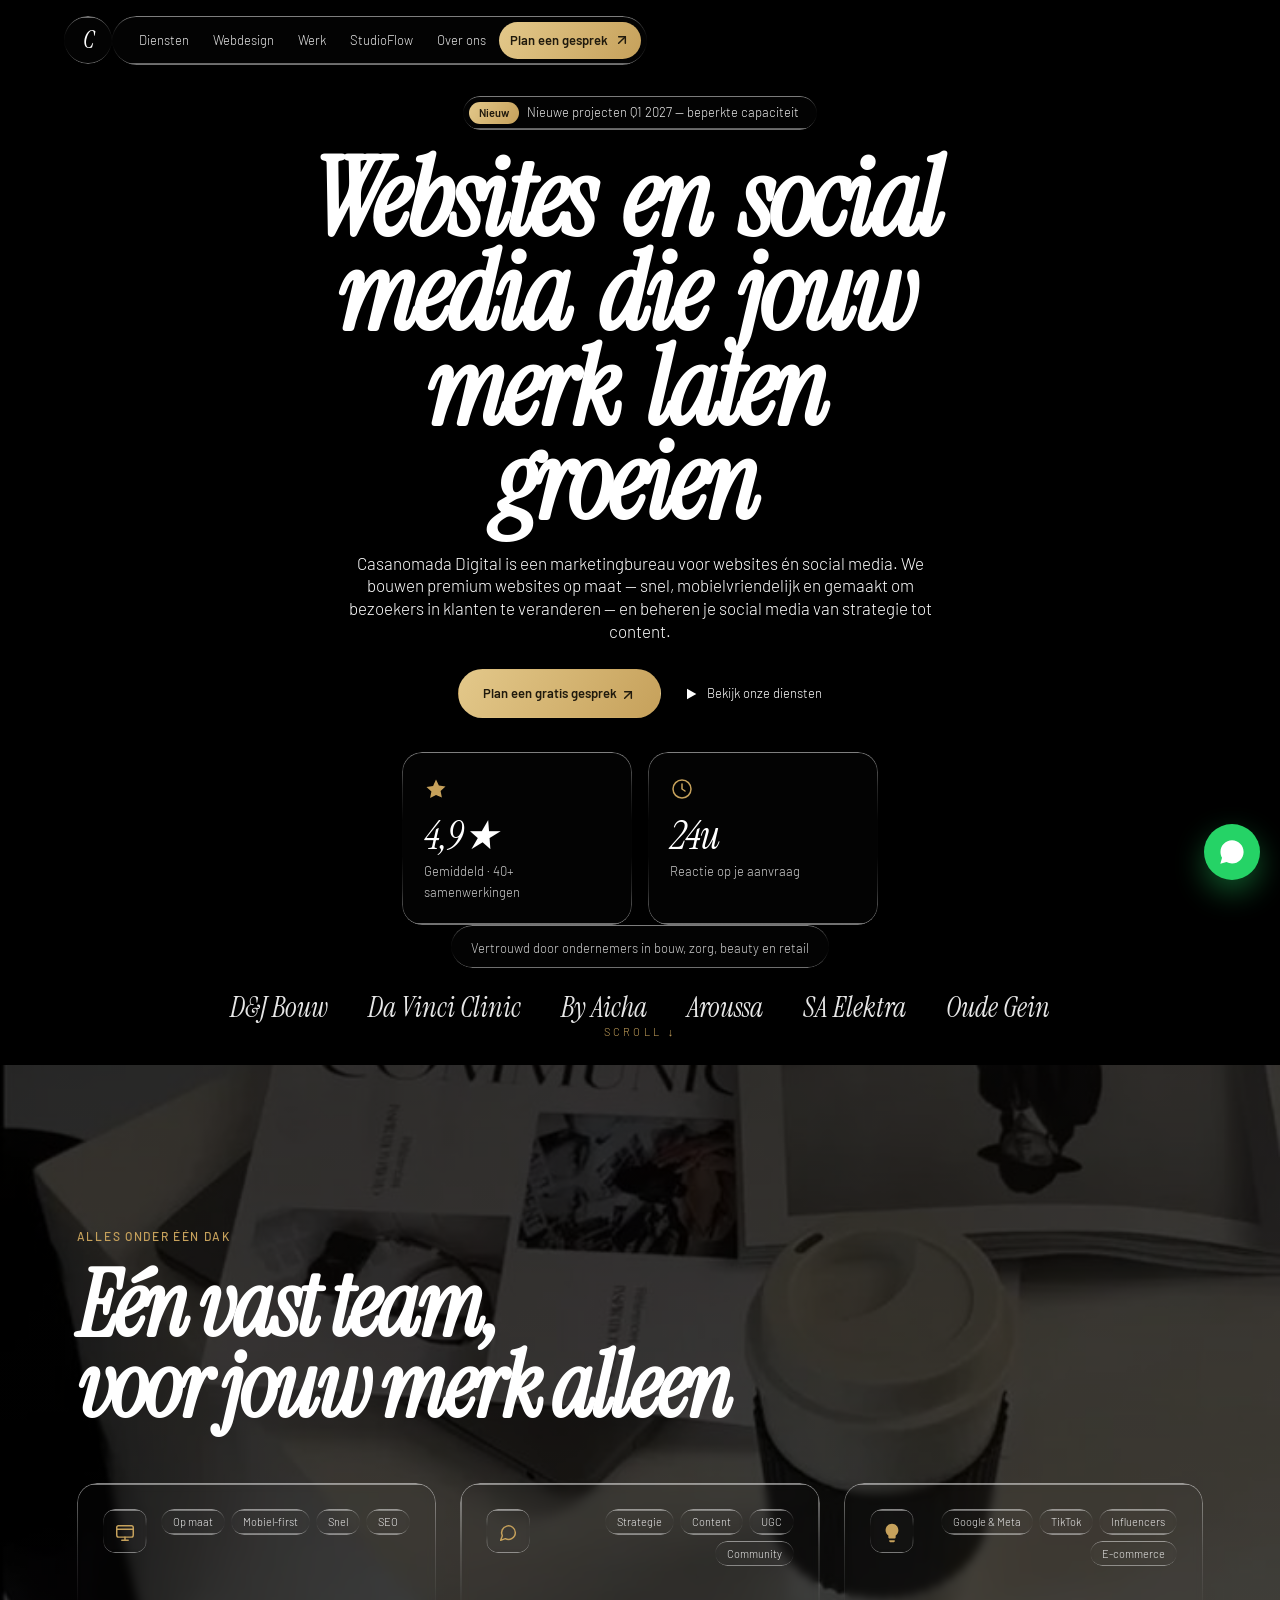
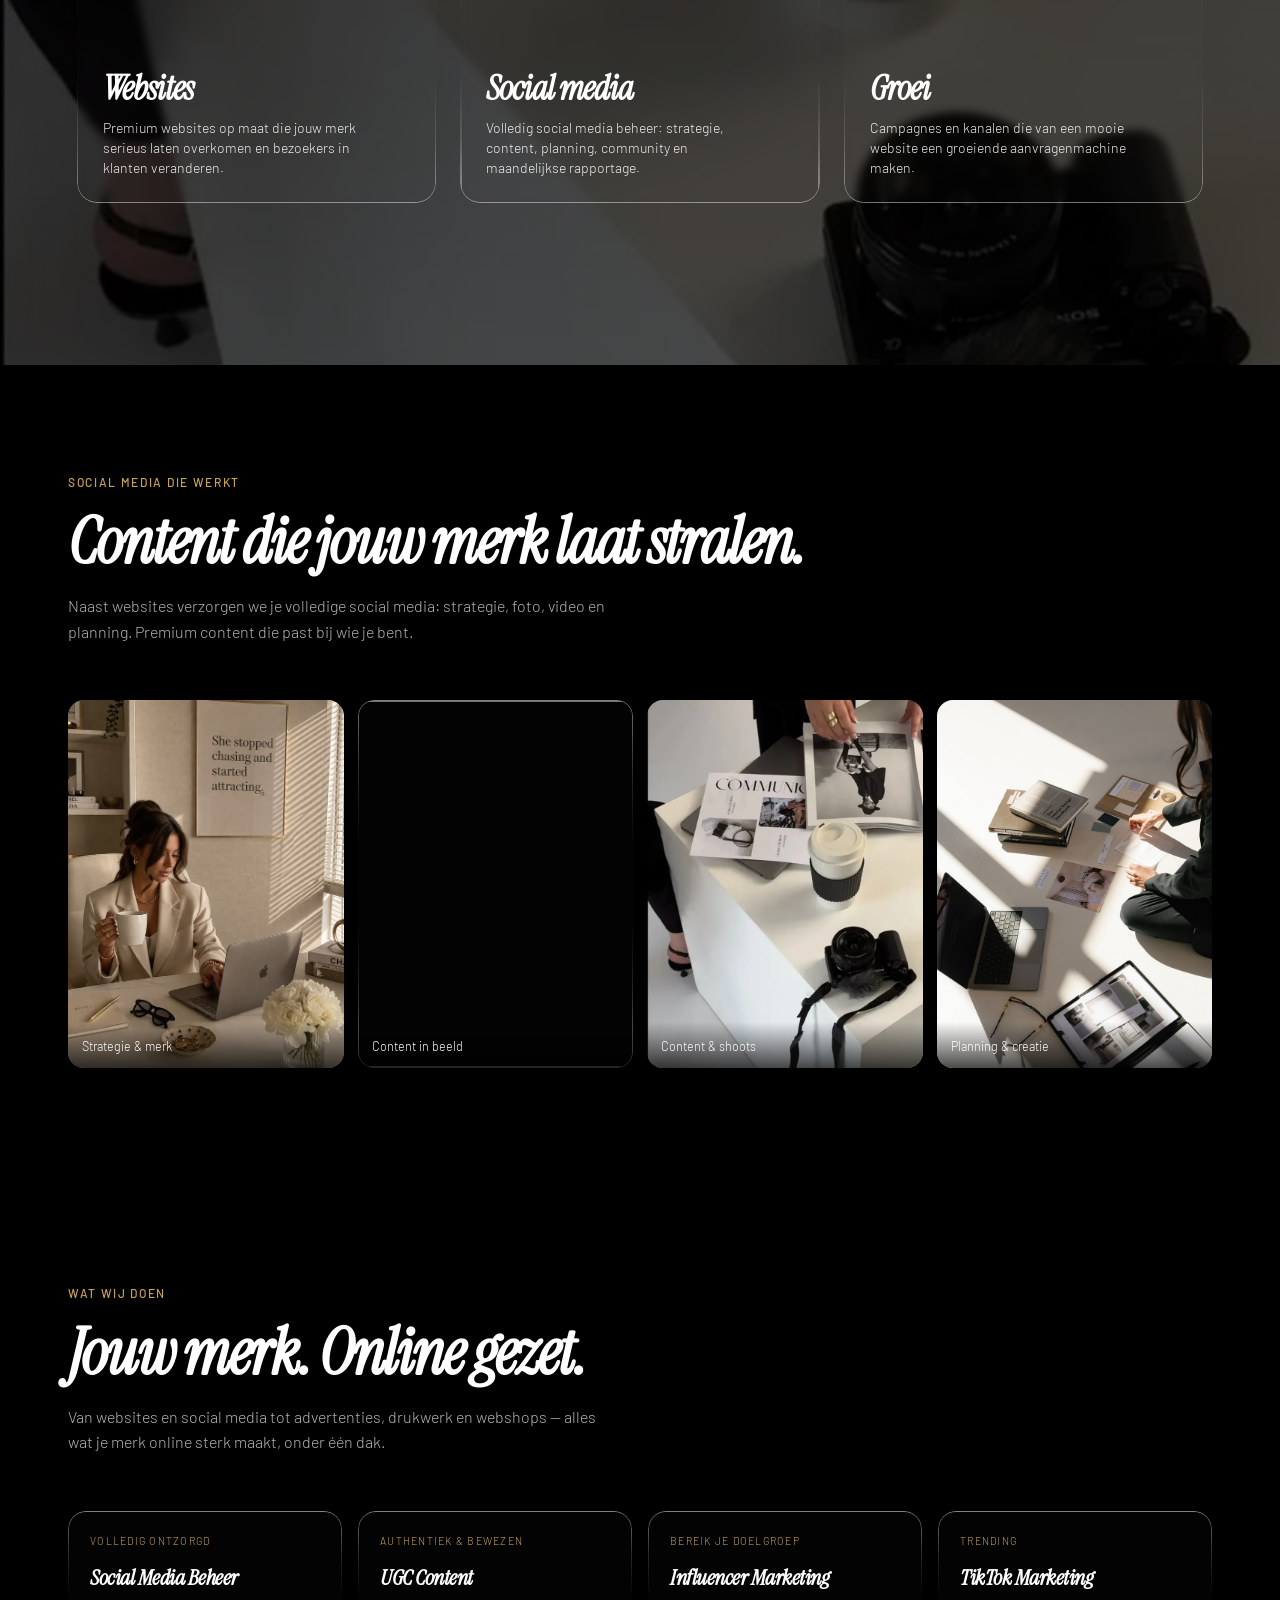
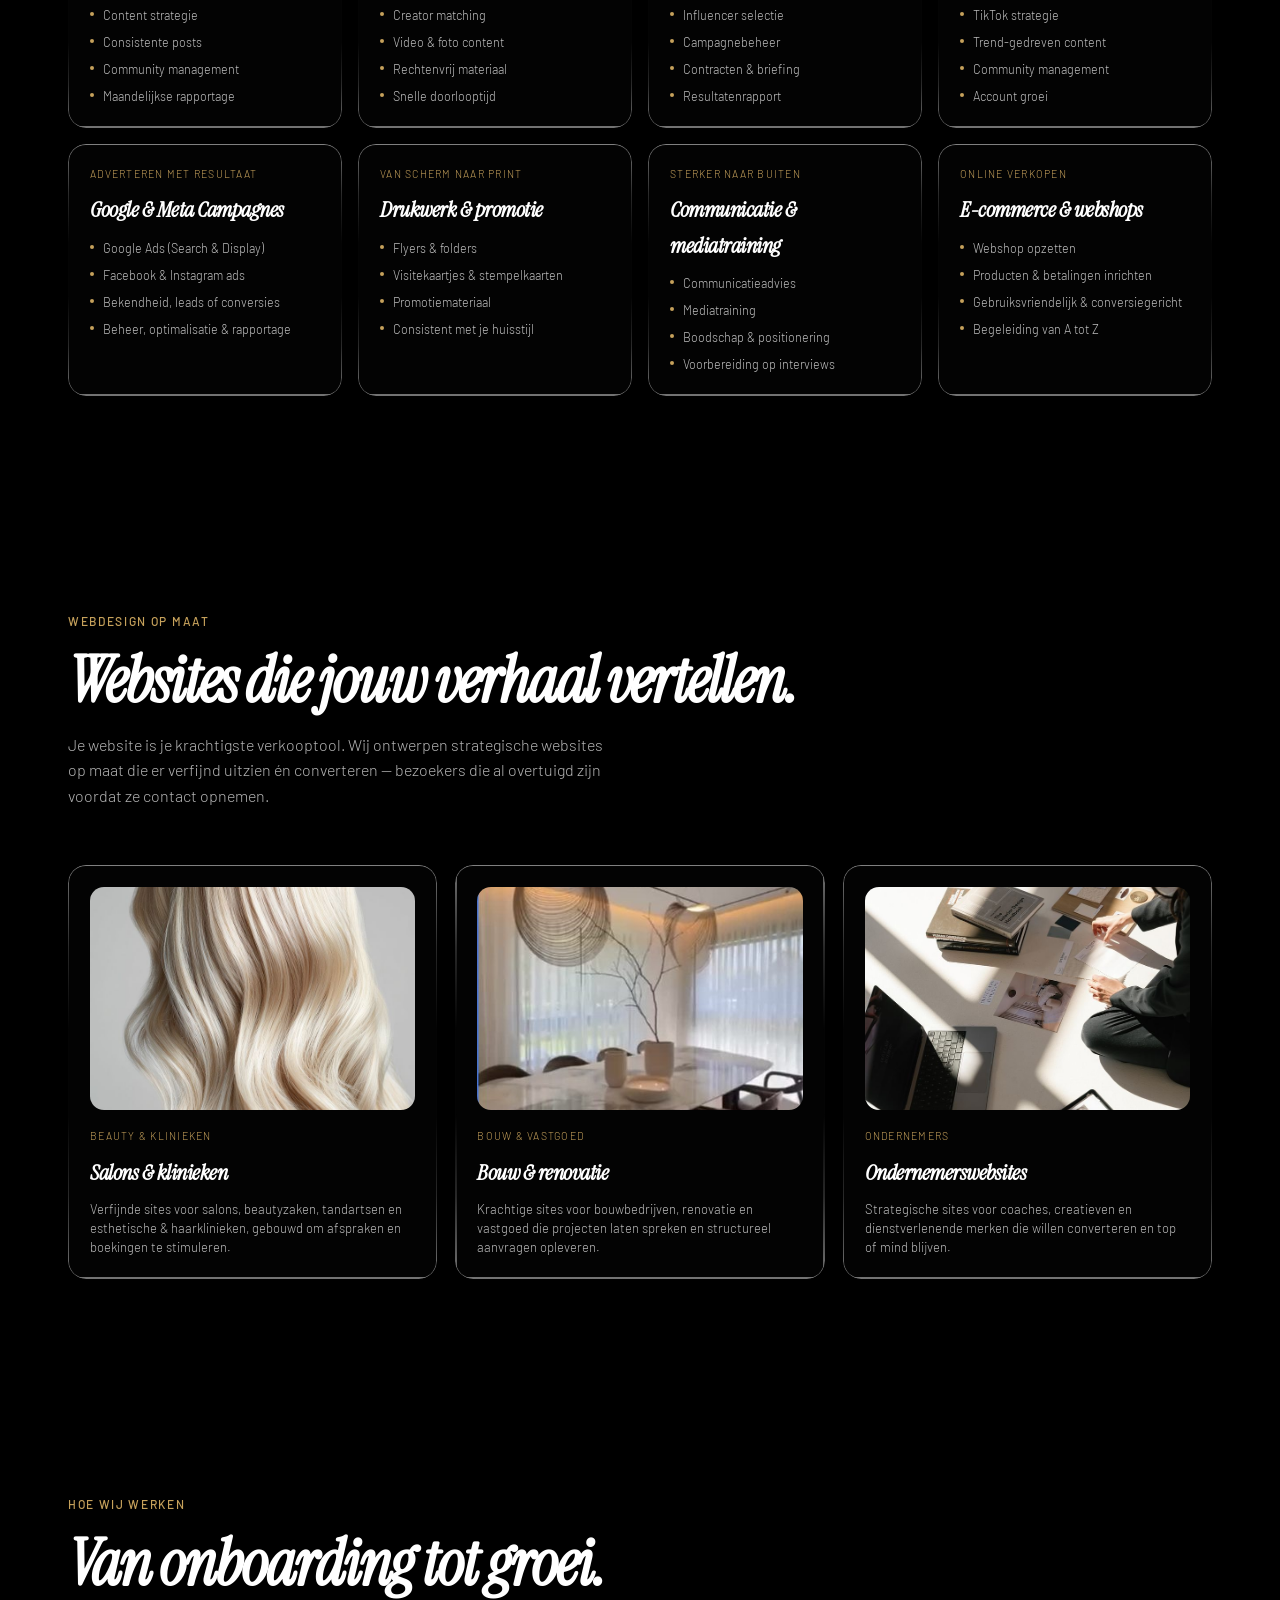
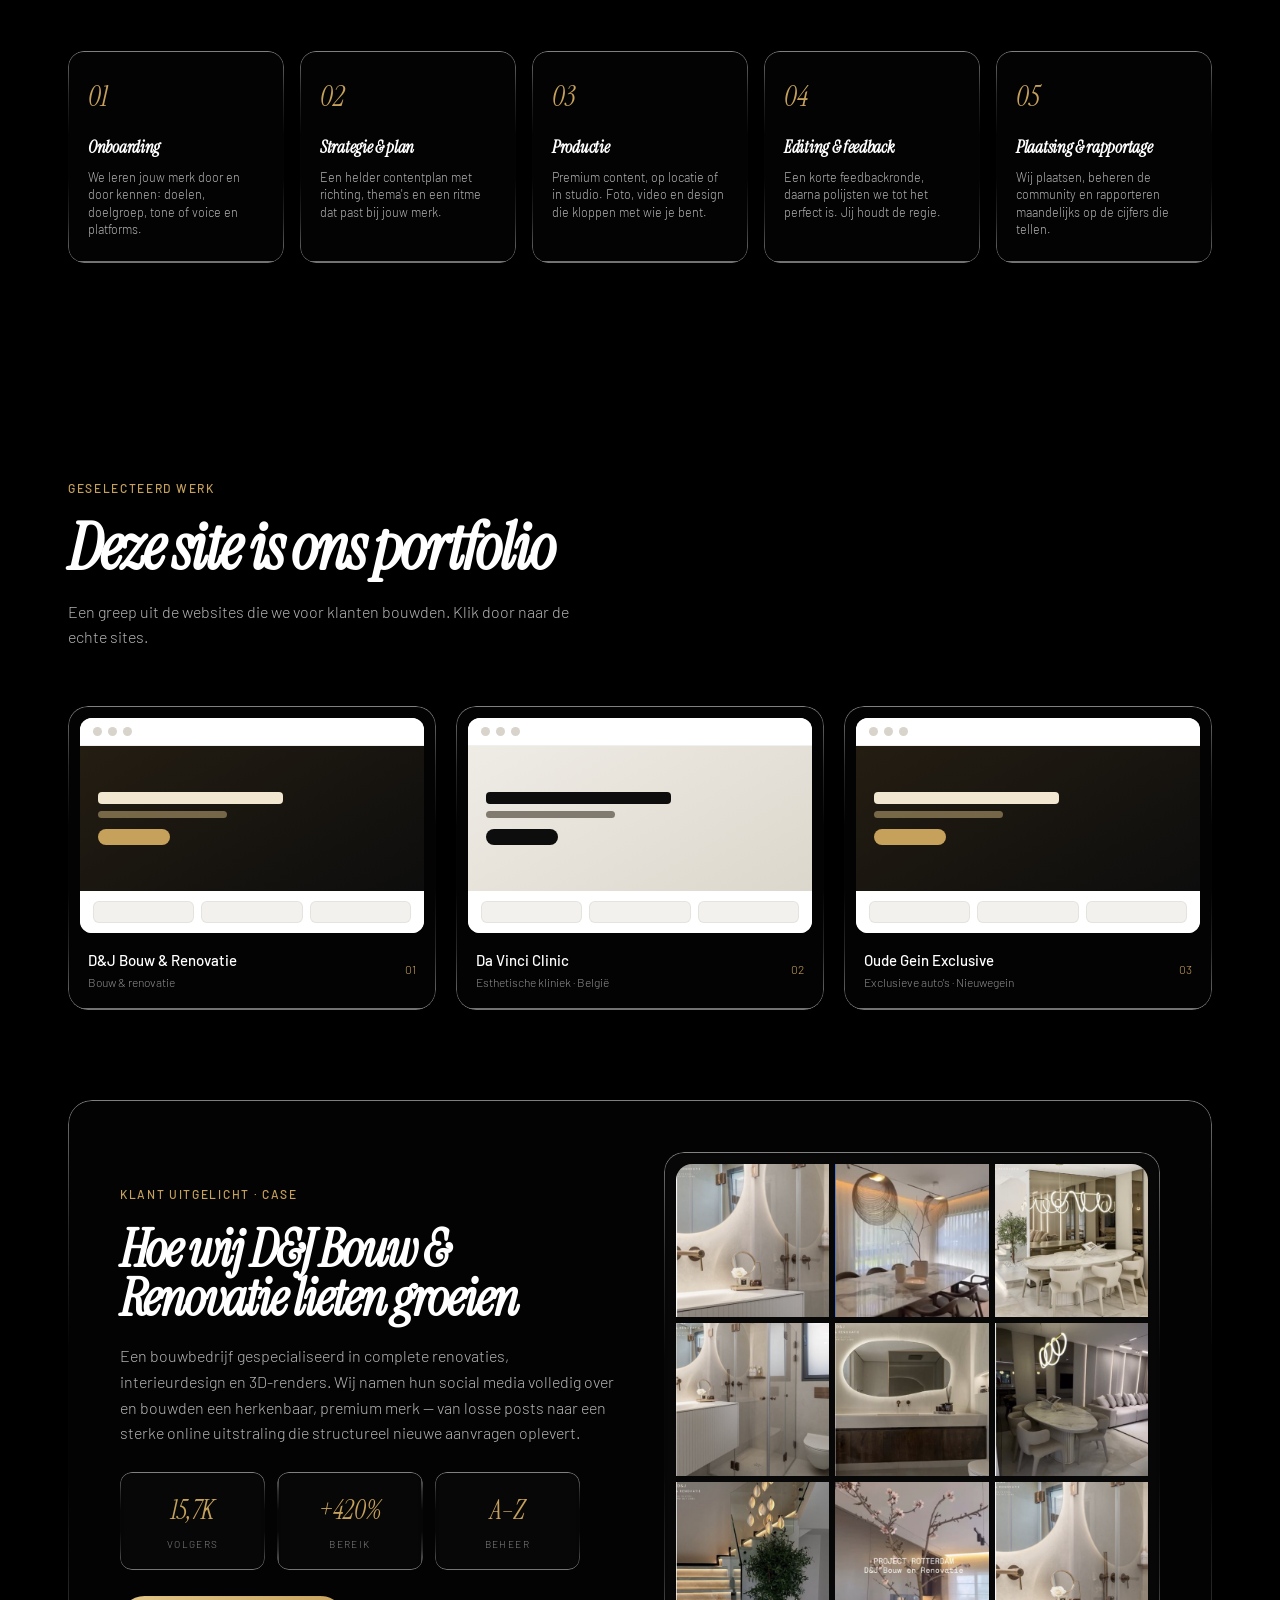
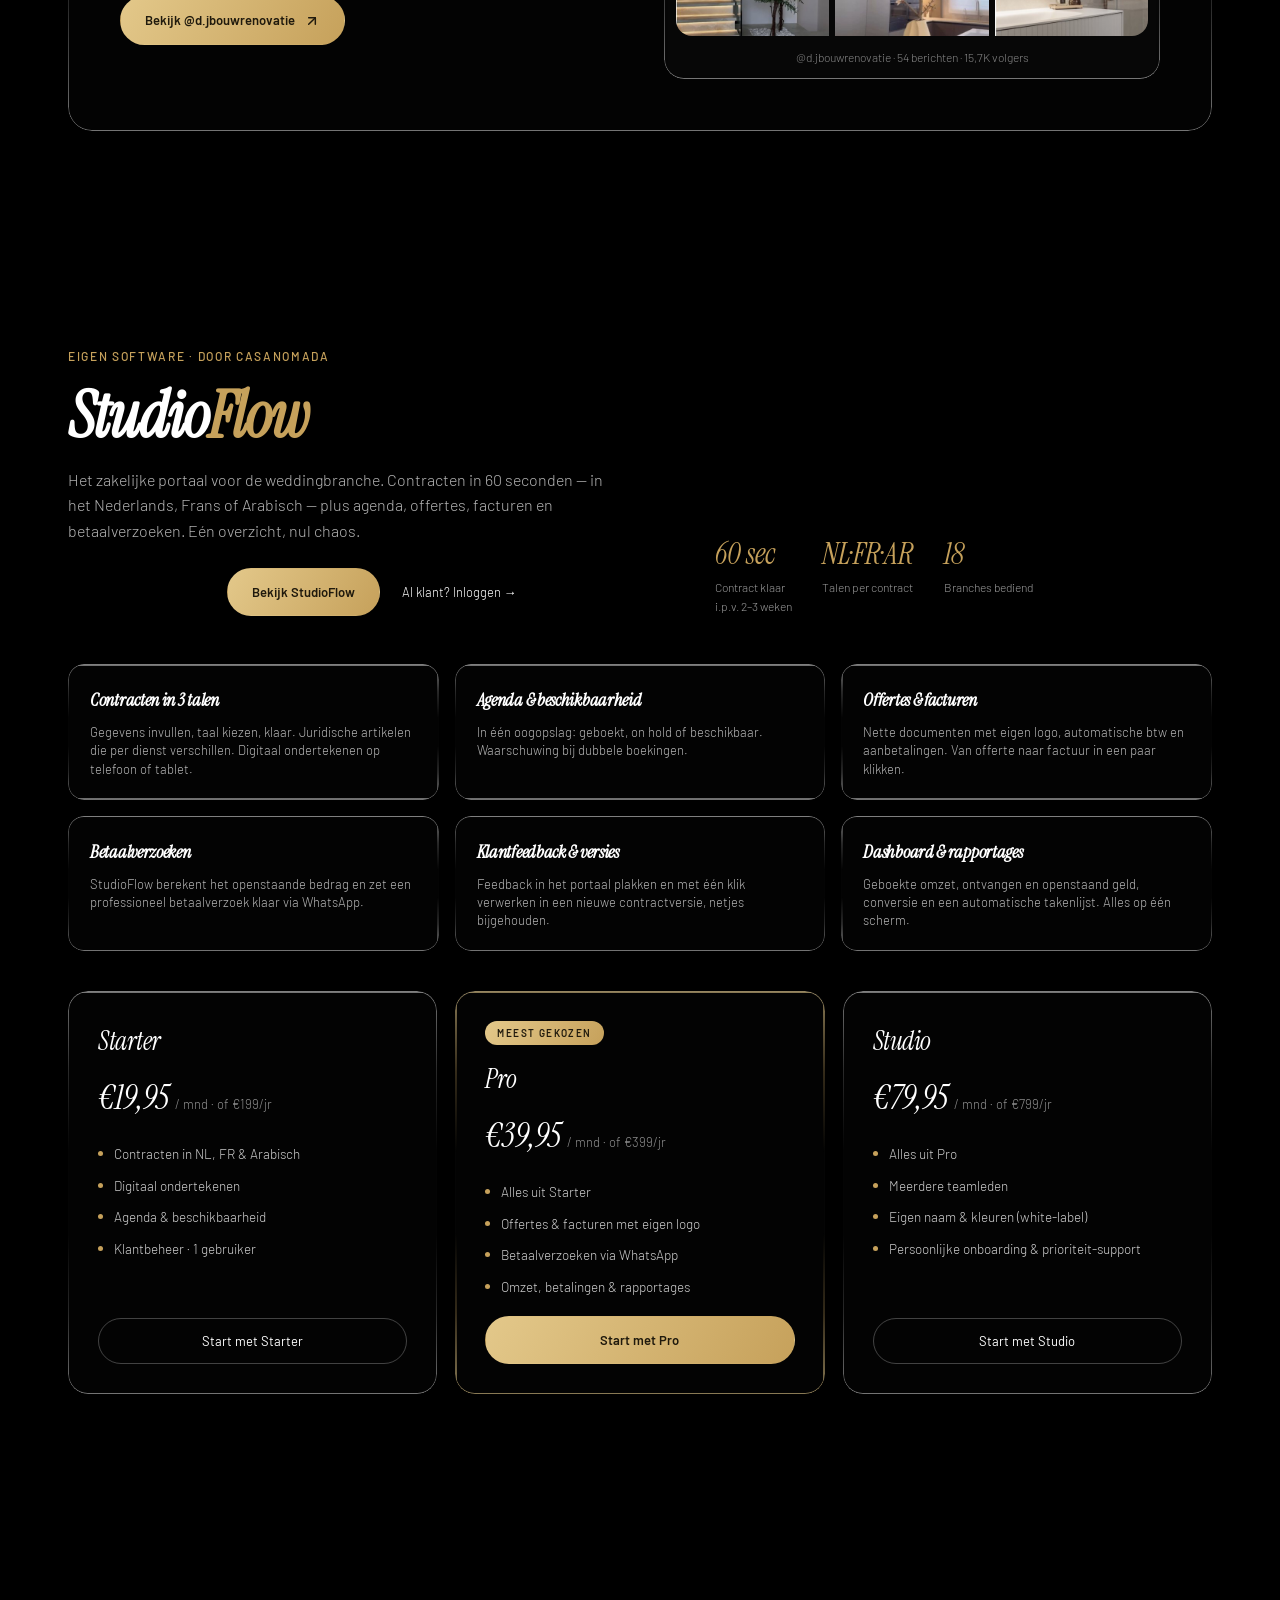
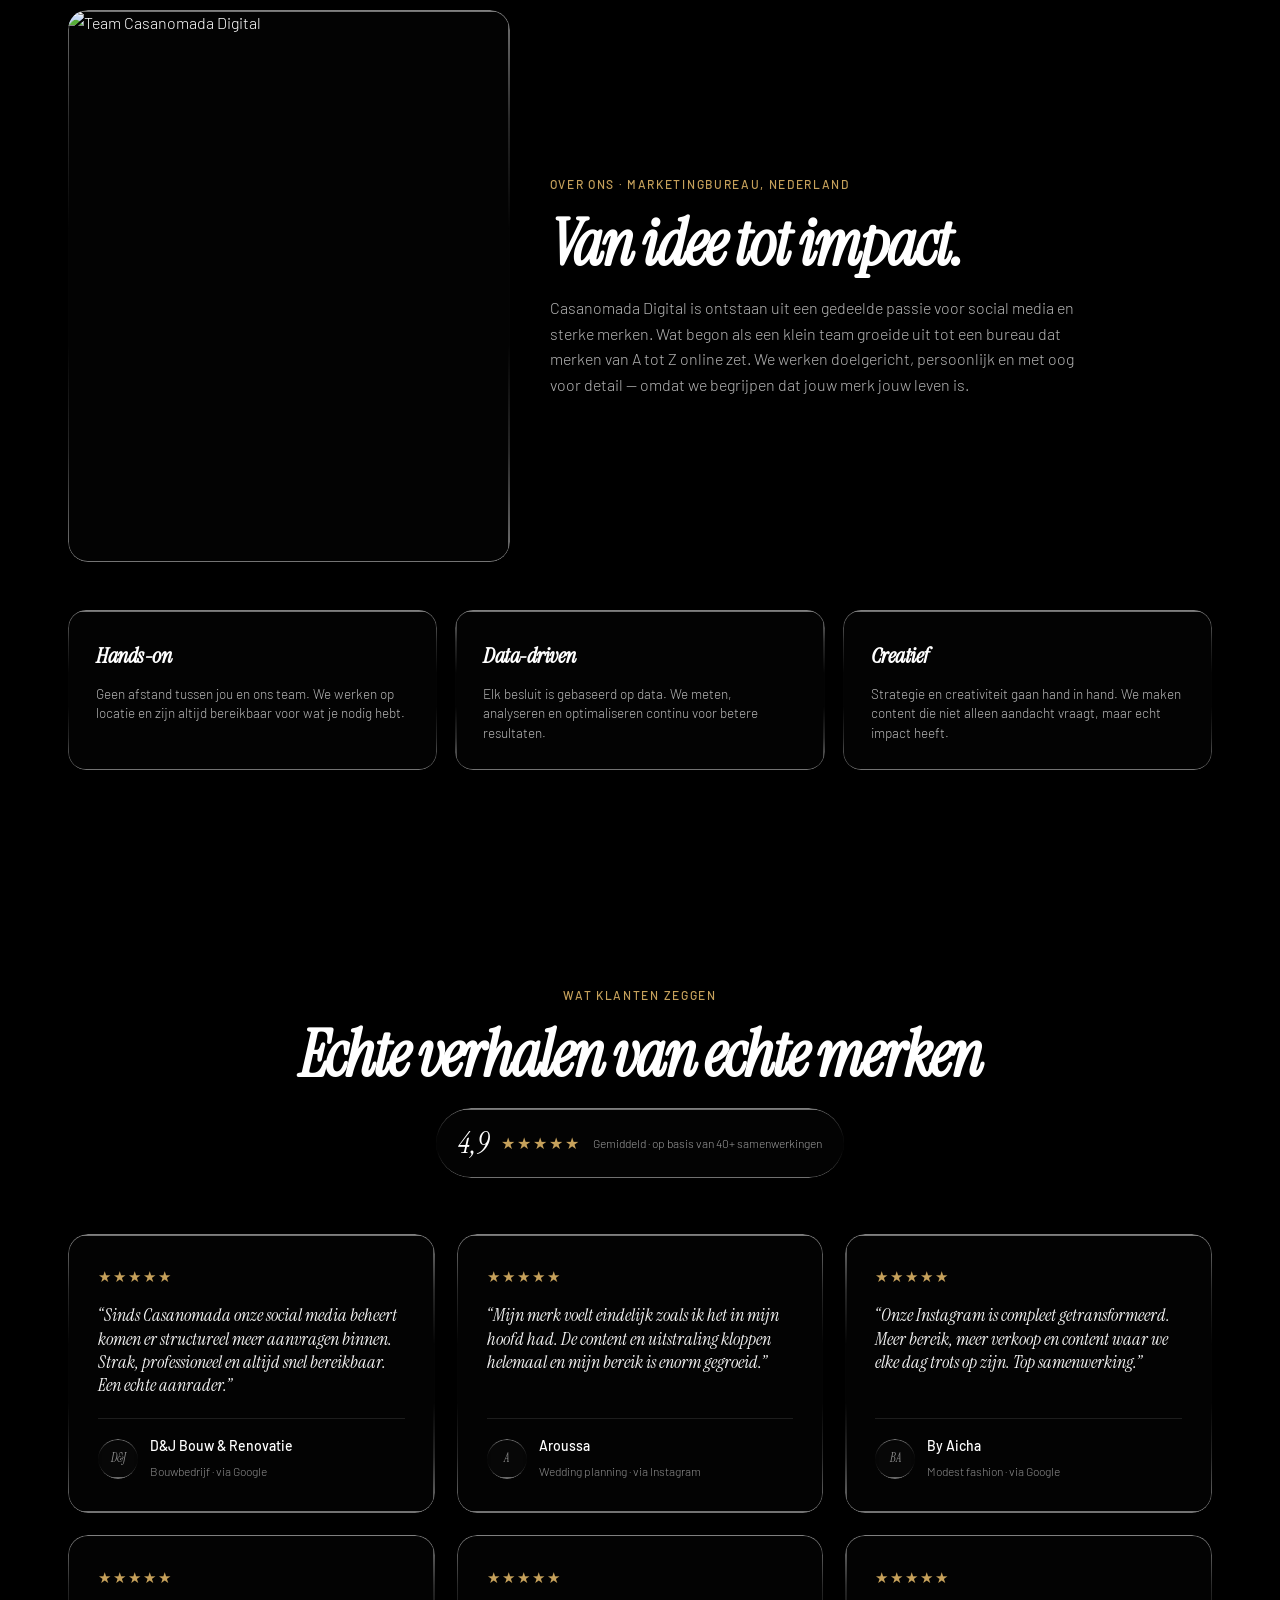
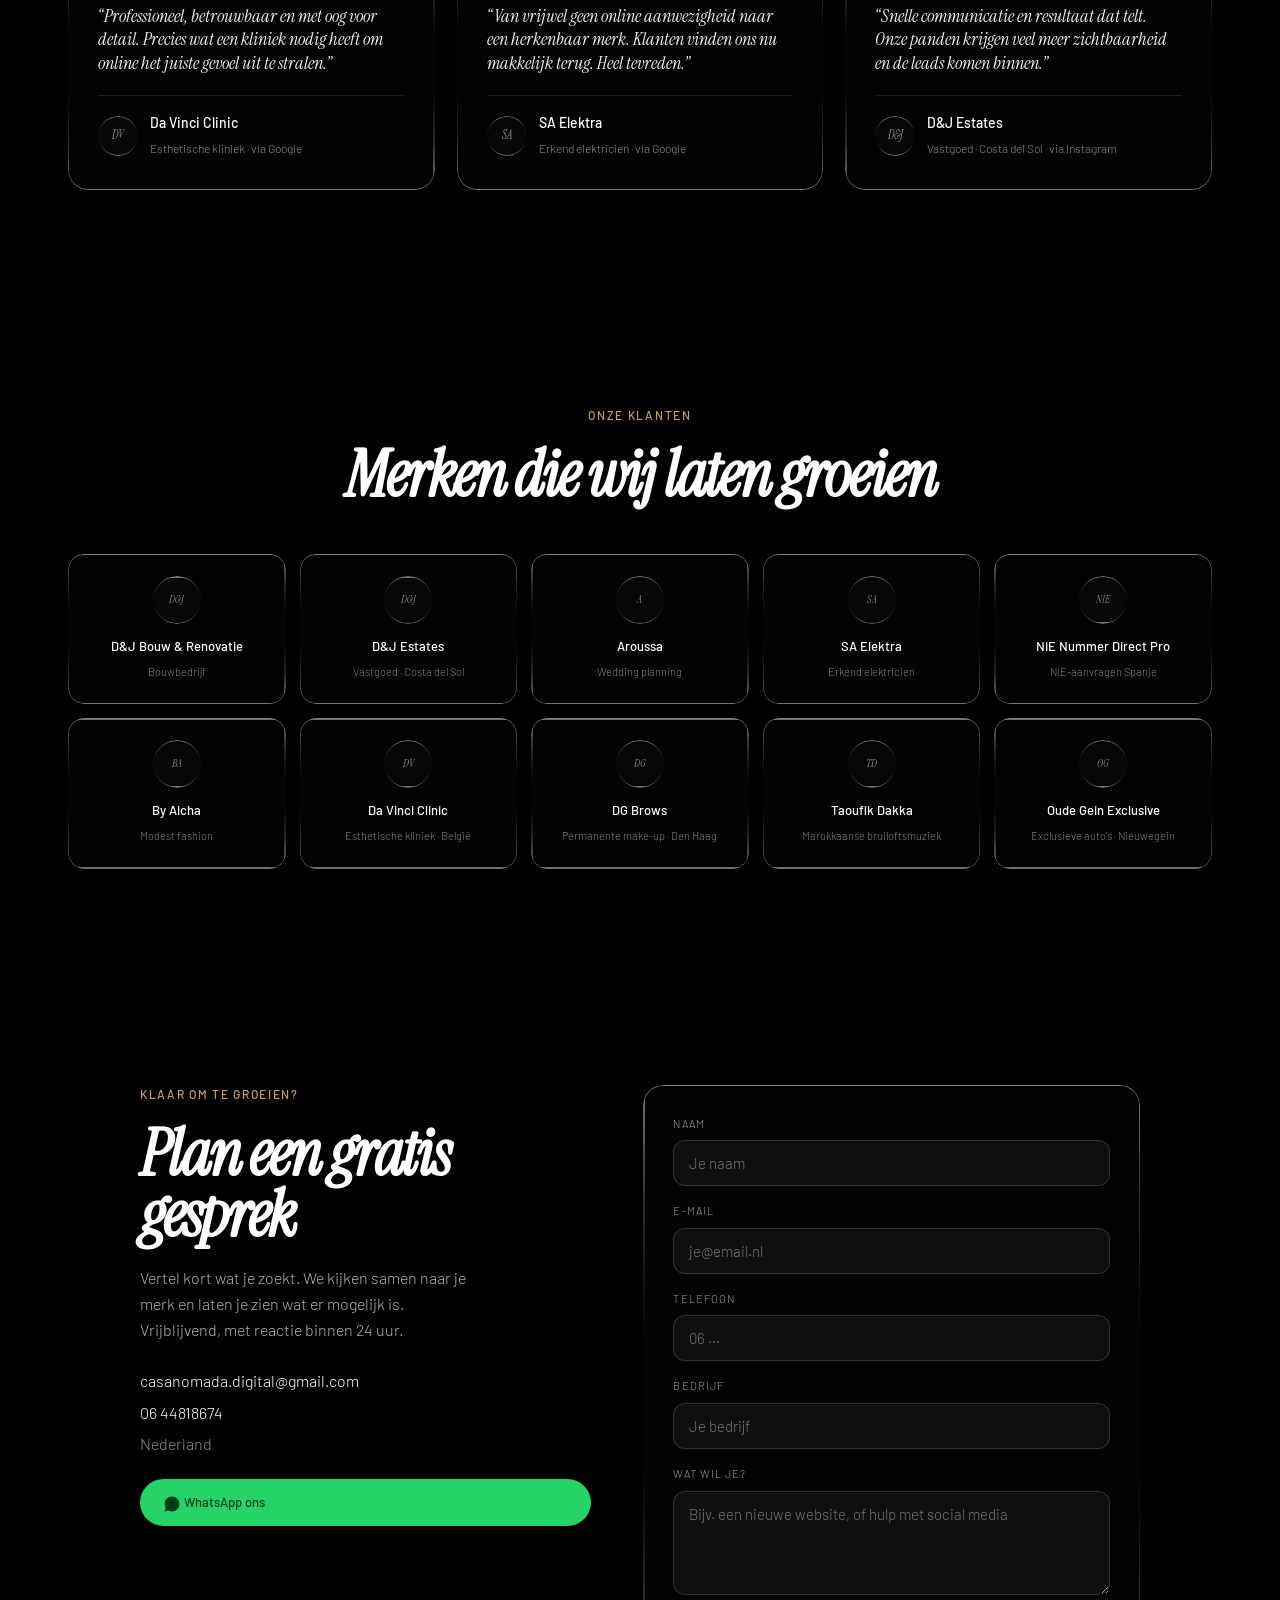
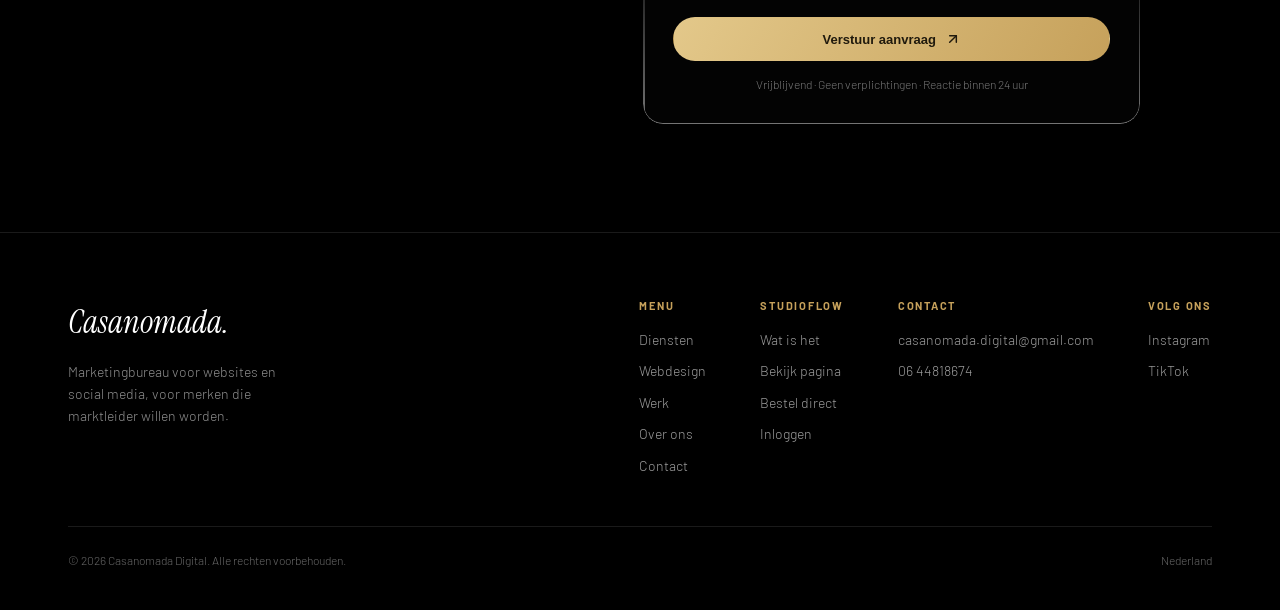
==== commit 570a7c6e: "Hero: eigen reel i.p.v. externe video" ====
--- a/index.html
+++ b/index.html
@@ -59,6 +59,21 @@
 .btn-line{border:1px solid rgba(255,255,255,.25);padding:12px 22px;color:#fff}
 .btn-line:hover{border-color:var(--acc);color:var(--acc);transform:translateY(-3px)}
 svg{display:inline-block;vertical-align:middle}
+img{max-width:100%;display:block}
+
+/* media */
+.gal{display:grid;grid-template-columns:repeat(4,1fr);gap:14px;margin-top:56px}
+.cell{border-radius:16px;overflow:hidden;aspect-ratio:3/4;position:relative}
+.cell img,.cell video{width:100%;height:100%;object-fit:cover}
+.cell .cap2{position:absolute;left:0;right:0;bottom:0;padding:14px 14px 12px;background:linear-gradient(0deg,rgba(0,0,0,.7),transparent);font-size:12.5px;color:#fff}
+.pgrid{display:grid;grid-template-columns:repeat(3,1fr);gap:6px;border-radius:16px;overflow:hidden}
+.pgrid img{width:100%;aspect-ratio:1;object-fit:cover}
+.wimg{border-radius:14px;overflow:hidden;aspect-ratio:16/11;margin-bottom:18px}
+.wimg img{width:100%;height:100%;object-fit:cover;transition:transform .5s}
+.scard:hover .wimg img{transform:scale(1.04)}
+.foundergrid{display:grid;grid-template-columns:.8fr 1.2fr;gap:40px;align-items:center}
+.founder{border-radius:20px;overflow:hidden;aspect-ratio:4/5}
+.founder img{width:100%;height:100%;object-fit:cover}
 
 /* hero */
 .hero{position:relative;min-height:100vh;overflow:hidden;background:#000}
@@ -98,7 +113,8 @@
 /* capabilities (video) */
 .cap{position:relative;min-height:100vh;overflow:hidden;background:#000}
 .cap .bgvid{position:absolute;inset:0;width:100%;height:100%;object-fit:cover;opacity:0;z-index:0}
-.cap .tint{position:absolute;inset:0;z-index:1;background:linear-gradient(180deg,rgba(0,0,0,.55),rgba(0,0,0,.35))}
+.cap .bgphoto{position:absolute;inset:0;width:100%;height:100%;object-fit:cover;opacity:.6;z-index:0}
+.cap .tint{position:absolute;inset:0;z-index:1;background:linear-gradient(180deg,rgba(0,0,0,.62),rgba(0,0,0,.5))}
 .cap .content{position:relative;z-index:10;min-height:100vh;display:flex;flex-direction:column;justify-content:center;padding:120px clamp(22px,6vw,80px)}
 .cap h2{font-size:clamp(40px,7vw,96px);line-height:.9;letter-spacing:-3px;white-space:pre-line}
 .grid3{display:grid;grid-template-columns:repeat(3,1fr);gap:24px;margin-top:56px}
@@ -162,6 +178,8 @@
 .mock.light .h1{background:#0d0d0d}.mock.light .h2{background:#807b6e}.mock.light .bt{background:#0d0d0d}
 .mock .rows{display:flex;gap:7px;padding:10px 13px;background:#fff}
 .mock .rows span{flex:1;height:22px;border-radius:6px;background:#f3f1ed;border:1px solid rgba(13,13,13,.06)}
+.fshot{border-radius:12px;overflow:hidden;aspect-ratio:16/10;background:#0d0d0d}.fshot img{width:100%;height:100%;object-fit:cover;object-position:top;display:block;transition:transform .6s}
+.fcard:hover .fshot img{transform:scale(1.04)}
 .fmeta{display:flex;justify-content:space-between;align-items:center;padding:14px 8px 6px}
 .fmeta b{font-size:15px;font-weight:500}.fmeta .c{font-size:12px;color:rgba(255,255,255,.55)}.fmeta .no{font-size:12px;color:var(--acc)}
 .case{margin-top:90px;border-radius:24px;padding:clamp(28px,5vw,52px)}
@@ -232,7 +250,7 @@
 @media(max-width:900px){
   nav .menu{display:none}
   .stats{flex-direction:column;align-items:center}
-  .grid3,.grid3b,.rgrid,.grid3w,.sffeat,.pricing,.sfhead{grid-template-columns:1fr}
+  .grid3,.grid3b,.rgrid,.grid3w,.sffeat,.pricing,.sfhead,.foundergrid{grid-template-columns:1fr}
   .grid-serv{grid-template-columns:1fr 1fr}.steps{grid-template-columns:1fr 1fr}.grid-val{grid-template-columns:1fr}.clients{grid-template-columns:1fr 1fr}
   .case .cg,.cgrid{grid-template-columns:1fr;gap:34px}
 }
@@ -252,7 +270,7 @@
 
 <!-- HERO -->
 <section class="hero">
-  <video class="bgvid" data-fade autoplay muted playsinline preload="auto" src="https://d8j0ntlcm91z4.cloudfront.net/user_38xzZboKViGWJOttwIXH07lWA1P/hf_20260619_191346_9d19d66e-86a4-47f7-8dc6-712c1788c3b2.mp4"></video>
+  <video class="bgvid" data-fade autoplay muted loop playsinline preload="auto" poster="/img/fotograaf.jpg" src="/img/reel.mp4"></video>
   <div class="tint"></div>
   <div class="content">
     <div class="center">
@@ -280,7 +298,7 @@
 
 <!-- CAPABILITIES (video) -->
 <section class="cap">
-  <video class="bgvid" data-fade autoplay muted playsinline preload="auto" src="https://d8j0ntlcm91z4.cloudfront.net/user_38xzZboKViGWJOttwIXH07lWA1P/hf_20260622_093722_ccfc7ebf-182f-419f-8a62-2dc02db7dd9d.mp4"></video>
+  <img class="bgphoto" src="/img/vrouw2.jpg" alt="Casanomada content shoot" loading="lazy" />
   <div class="tint"></div>
   <div class="content">
     <div class="rv">
@@ -308,6 +326,17 @@
   </div>
 </section>
 
+<!-- CONTENT IN BEELD -->
+<section class="block"><div class="wrap">
+  <div class="rv"><div class="ey">Social media die werkt</div><h2 class="serif">Content die jouw merk laat stralen.</h2><p class="lead">Naast websites verzorgen we je volledige social media: strategie, foto, video en planning. Premium content die past bij wie je bent.</p></div>
+  <div class="gal">
+    <div class="cell lg rv"><div class="in" style="position:absolute;inset:0"><img src="/img/vrouw1.jpg" alt="Strategie en merk" loading="lazy" /><div class="cap2">Strategie &amp; merk</div></div></div>
+    <div class="cell lg rv"><div class="in" style="position:absolute;inset:0"><video src="/img/reel.mp4" autoplay muted loop playsinline preload="metadata"></video><div class="cap2">Content in beeld</div></div></div>
+    <div class="cell lg rv"><div class="in" style="position:absolute;inset:0"><img src="/img/vrouw2.jpg" alt="Content en shoots" loading="lazy" /><div class="cap2">Content &amp; shoots</div></div></div>
+    <div class="cell lg rv"><div class="in" style="position:absolute;inset:0"><img src="/img/vrouw3.jpg" alt="Planning en creatie" loading="lazy" /><div class="cap2">Planning &amp; creatie</div></div></div>
+  </div>
+</div></section>
+
 <!-- DIENSTEN (8) -->
 <section class="block" id="diensten"><div class="wrap">
   <div class="rv"><div class="ey">Wat wij doen</div><h2 class="serif">Jouw merk. Online gezet.</h2><p class="lead">Van websites en social media tot advertenties, drukwerk en webshops — alles wat je merk online sterk maakt, onder één dak.</p></div>
@@ -327,9 +356,9 @@
 <section class="block" id="webdesign"><div class="wrap">
   <div class="rv"><div class="ey">Webdesign op maat</div><h2 class="serif">Websites die jouw verhaal vertellen.</h2><p class="lead">Je website is je krachtigste verkooptool. Wij ontwerpen strategische websites op maat die er verfijnd uitzien én converteren — bezoekers die al overtuigd zijn voordat ze contact opnemen.</p></div>
   <div class="grid3w">
-    <div class="scard lg rv"><div class="in"><div class="k">Beauty &amp; klinieken</div><h4 class="serif">Salons &amp; klinieken</h4><p>Verfijnde sites voor salons, beautyzaken, tandartsen en esthetische &amp; haarklinieken, gebouwd om afspraken en boekingen te stimuleren.</p></div></div>
-    <div class="scard lg rv"><div class="in"><div class="k">Bouw &amp; vastgoed</div><h4 class="serif">Bouw &amp; renovatie</h4><p>Krachtige sites voor bouwbedrijven, renovatie en vastgoed die projecten laten spreken en structureel aanvragen opleveren.</p></div></div>
-    <div class="scard lg rv"><div class="in"><div class="k">Ondernemers</div><h4 class="serif">Ondernemerswebsites</h4><p>Strategische sites voor coaches, creatieven en dienstverlenende merken die willen converteren en top of mind blijven.</p></div></div>
+    <div class="scard lg rv"><div class="in"><div class="wimg"><img src="/img/kliniek.jpg" alt="Websites voor beauty en klinieken" loading="lazy" /></div><div class="k">Beauty &amp; klinieken</div><h4 class="serif">Salons &amp; klinieken</h4><p>Verfijnde sites voor salons, beautyzaken, tandartsen en esthetische &amp; haarklinieken, gebouwd om afspraken en boekingen te stimuleren.</p></div></div>
+    <div class="scard lg rv"><div class="in"><div class="wimg"><img src="/img/post2.jpg" alt="Websites voor bouw en vastgoed" loading="lazy" /></div><div class="k">Bouw &amp; vastgoed</div><h4 class="serif">Bouw &amp; renovatie</h4><p>Krachtige sites voor bouwbedrijven, renovatie en vastgoed die projecten laten spreken en structureel aanvragen opleveren.</p></div></div>
+    <div class="scard lg rv"><div class="in"><div class="wimg"><img src="/img/vrouw3.jpg" alt="Ondernemerswebsites" loading="lazy" /></div><div class="k">Ondernemers</div><h4 class="serif">Ondernemerswebsites</h4><p>Strategische sites voor coaches, creatieven en dienstverlenende merken die willen converteren en top of mind blijven.</p></div></div>
   </div>
 </div></section>
 
@@ -366,7 +395,14 @@
       </div>
       <a href="https://instagram.com/d.jbouwrenovatie" target="_blank" rel="noopener" class="btn btn-gold" style="margin-top:26px">Bekijk @d.jbouwrenovatie <svg width="16" height="16" viewBox="0 0 24 24" fill="none" stroke="currentColor" stroke-width="2.2" stroke-linecap="round" stroke-linejoin="round"><path d="M7 17L17 7"/><path d="M7 7h10v10"/></svg></a>
     </div>
-    <div class="lg" style="border-radius:20px;padding:16px"><div class="in"><div class="mock dark"><div class="bar"><i></i><i></i><i></i></div><div class="h"><div class="h1"></div><div class="h2"></div><div class="bt"></div></div><div class="rows"><span></span><span></span><span></span></div></div><div style="text-align:center;font-size:12px;color:rgba(255,255,255,.5);margin-top:12px">@d.jbouwrenovatie · 54 berichten · 15,7K volgers</div></div></div>
+    <div class="lg" style="border-radius:20px;padding:12px"><div class="in">
+      <div class="pgrid">
+        <img src="/img/post1.jpg" alt="D&amp;J renovatieproject" loading="lazy" /><img src="/img/post2.jpg" alt="D&amp;J interieur" loading="lazy" /><img src="/img/post4.jpg" alt="D&amp;J interieurdesign" loading="lazy" />
+        <img src="/img/post3.jpg" alt="D&amp;J badkamer" loading="lazy" /><img src="/img/post7.jpg" alt="D&amp;J badkamer met LED-spiegel" loading="lazy" /><img src="/img/post5.jpg" alt="D&amp;J woonkamer" loading="lazy" />
+        <img src="/img/post6.jpg" alt="D&amp;J trappenhuis" loading="lazy" /><img src="/img/post8.jpg" alt="D&amp;J project Rotterdam" loading="lazy" /><img src="/img/post1.jpg" alt="D&amp;J renovatieproject" loading="lazy" />
+      </div>
+      <div style="text-align:center;font-size:12px;color:rgba(255,255,255,.5);margin-top:12px">@d.jbouwrenovatie · 54 berichten · 15,7K volgers</div>
+    </div></div>
   </div></div></div>
 </div></section>
 
@@ -405,7 +441,10 @@
 
 <!-- OVER ONS -->
 <section class="block" id="over"><div class="wrap">
-  <div class="rv"><div class="ey">Over ons · Marketingbureau, Nederland</div><h2 class="serif">Van idee tot impact.</h2><p class="lead">Casanomada Digital is ontstaan uit een gedeelde passie voor social media en sterke merken. Wat begon als een klein team groeide uit tot een bureau dat merken van A tot Z online zet. We werken doelgericht, persoonlijk en met oog voor detail — omdat we begrijpen dat jouw merk jouw leven is.</p></div>
+  <div class="foundergrid rv">
+    <div class="founder lg"><div class="in" style="position:absolute;inset:0"><img src="/img/founder.jpg" alt="Team Casanomada Digital" loading="lazy" /></div></div>
+    <div><div class="ey">Over ons · Marketingbureau, Nederland</div><h2 class="serif">Van idee tot impact.</h2><p class="lead">Casanomada Digital is ontstaan uit een gedeelde passie voor social media en sterke merken. Wat begon als een klein team groeide uit tot een bureau dat merken van A tot Z online zet. We werken doelgericht, persoonlijk en met oog voor detail — omdat we begrijpen dat jouw merk jouw leven is.</p></div>
+  </div>
   <div class="grid-val">
     <div class="val lg rv"><div class="in"><h4 class="serif">Hands-on</h4><p>Geen afstand tussen jou en ons team. We werken op locatie en zijn altijd bereikbaar voor wat je nodig hebt.</p></div></div>
     <div class="val lg rv"><div class="in"><h4 class="serif">Data-driven</h4><p>Elk besluit is gebaseerd op data. We meten, analyseren en optimaliseren continu voor betere resultaten.</p></div></div>
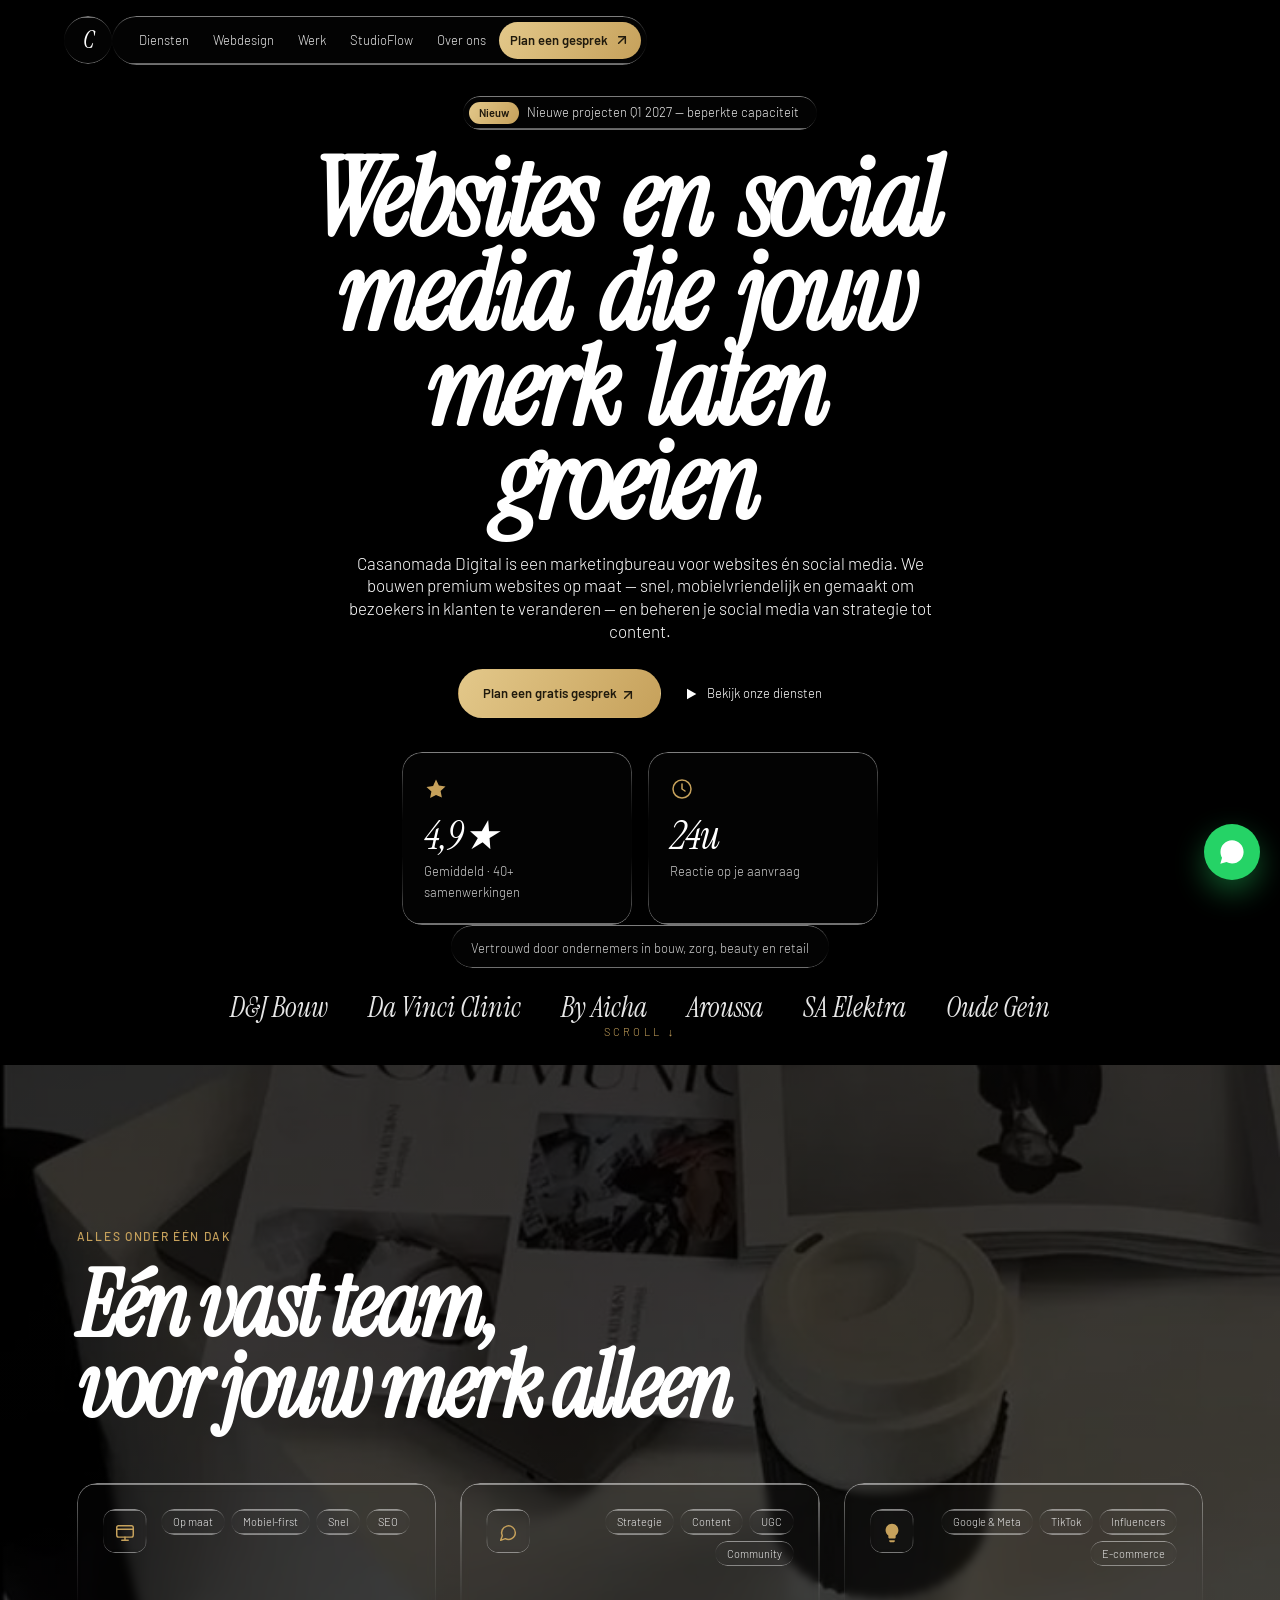
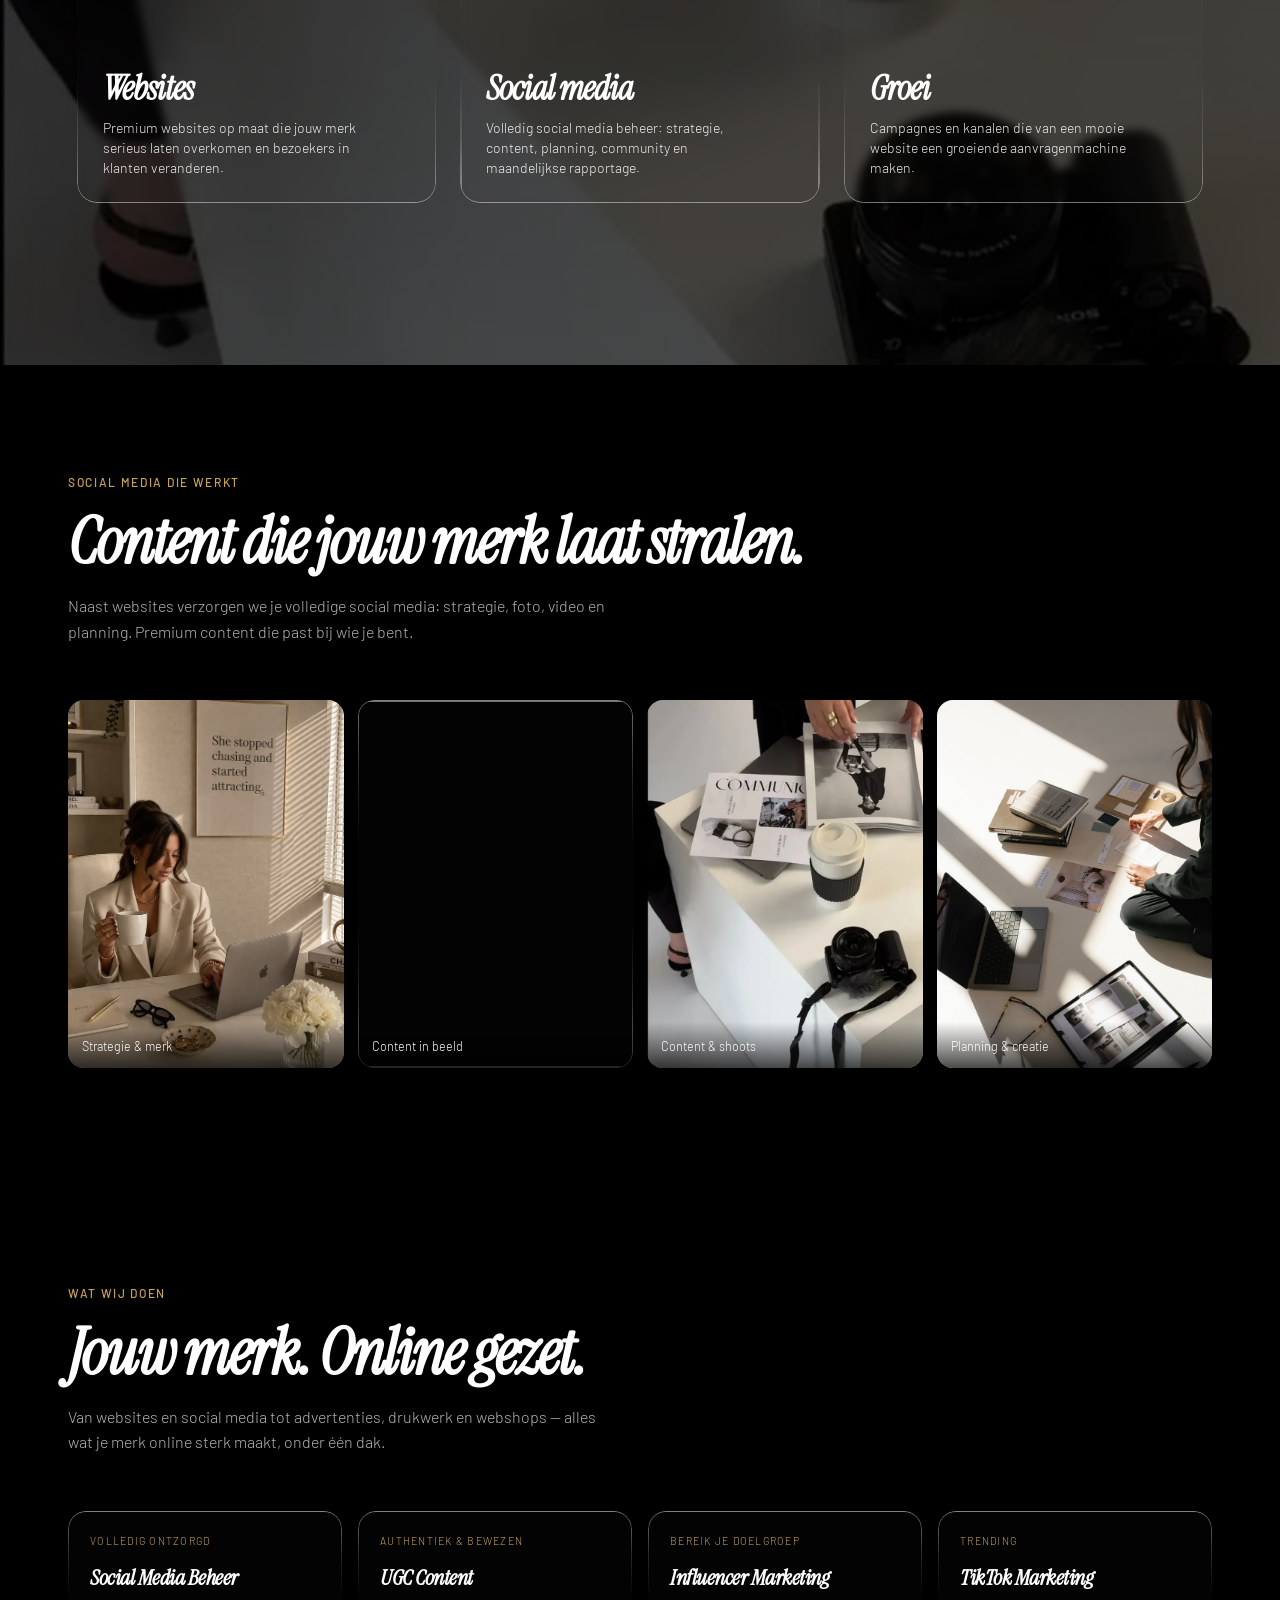
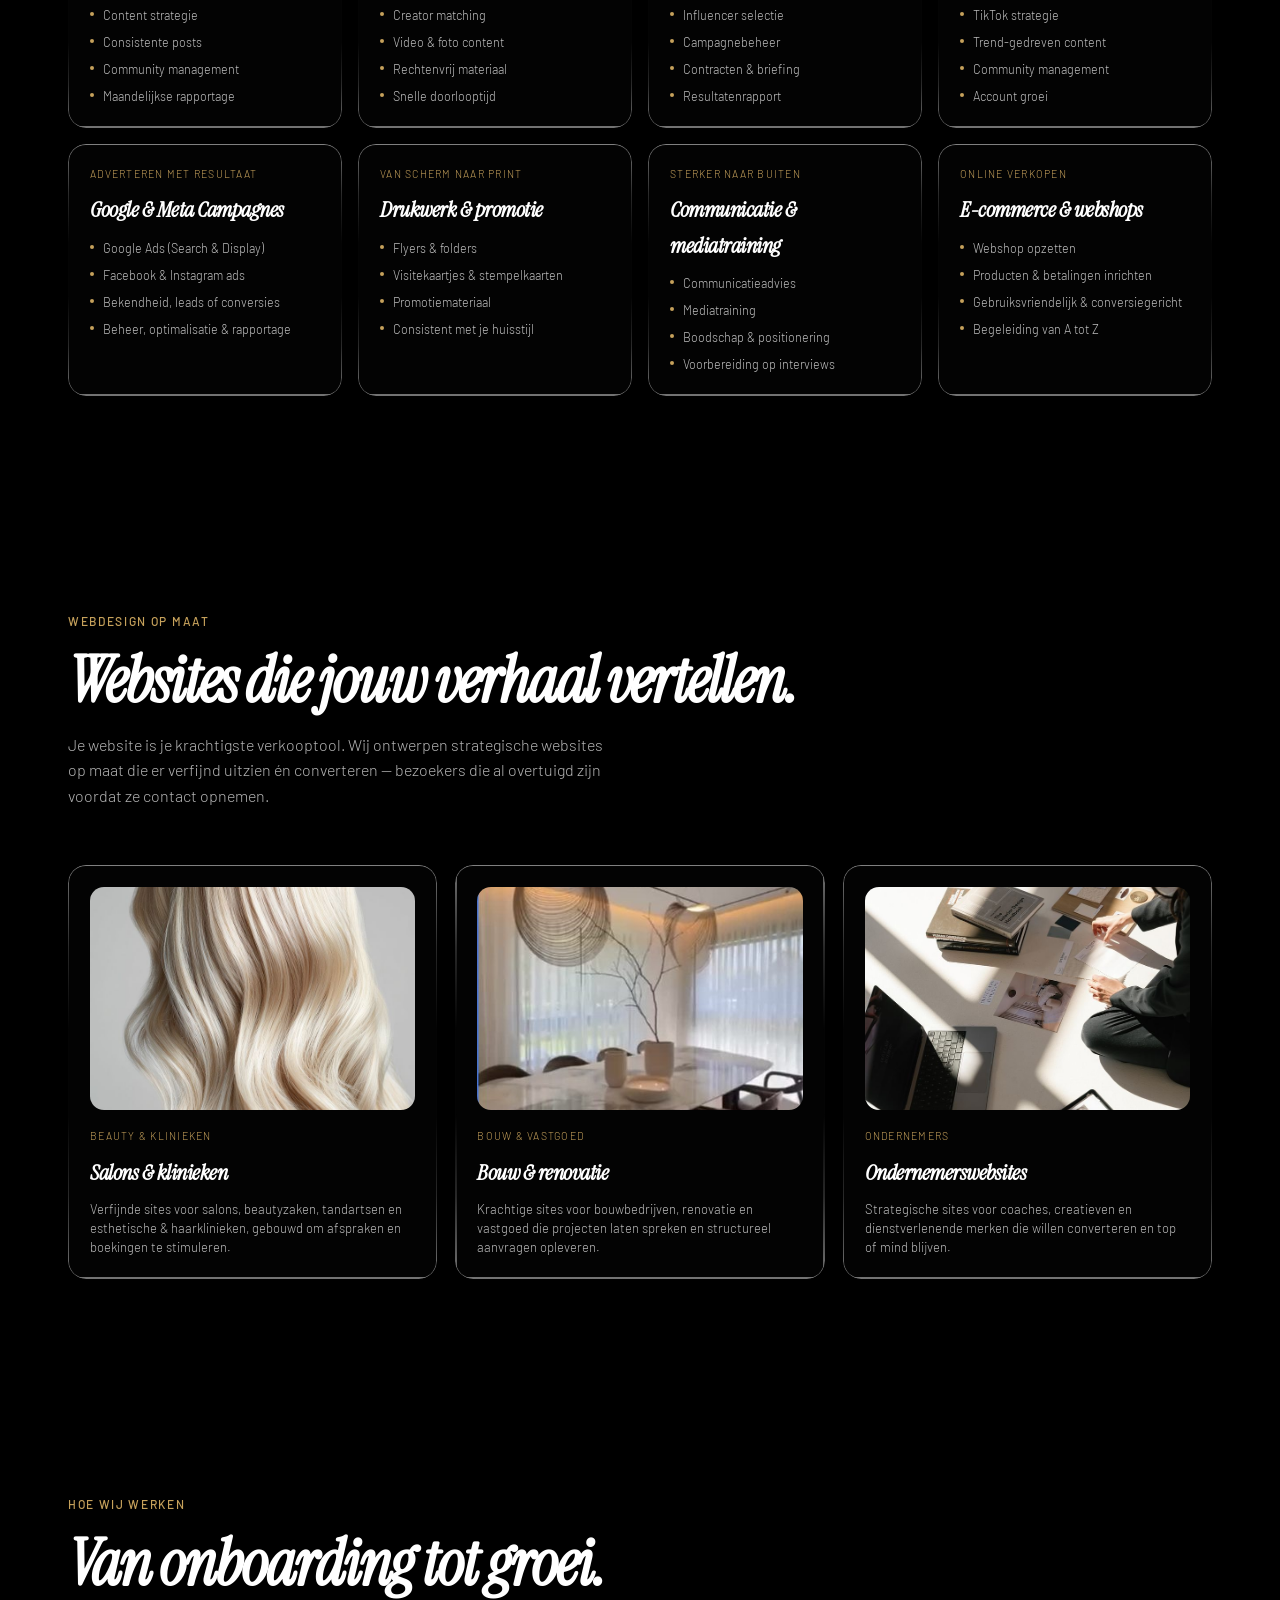
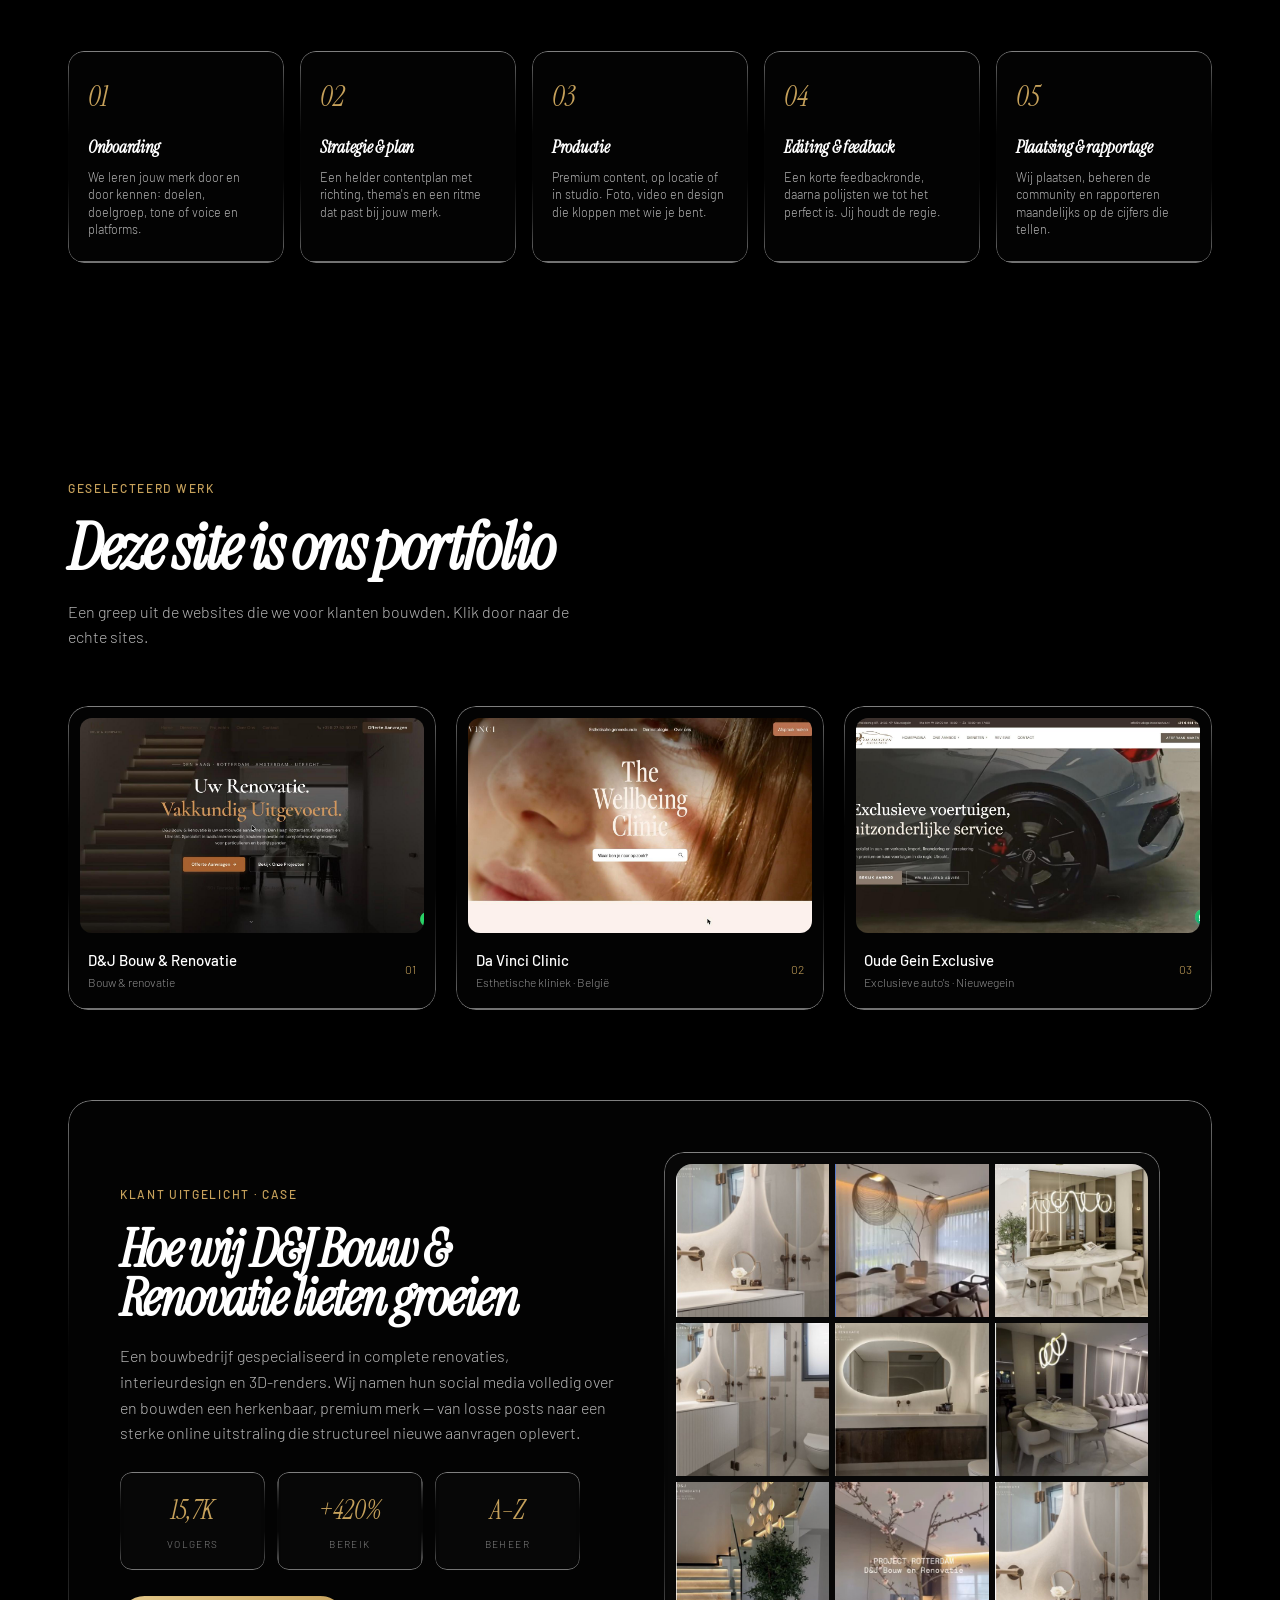
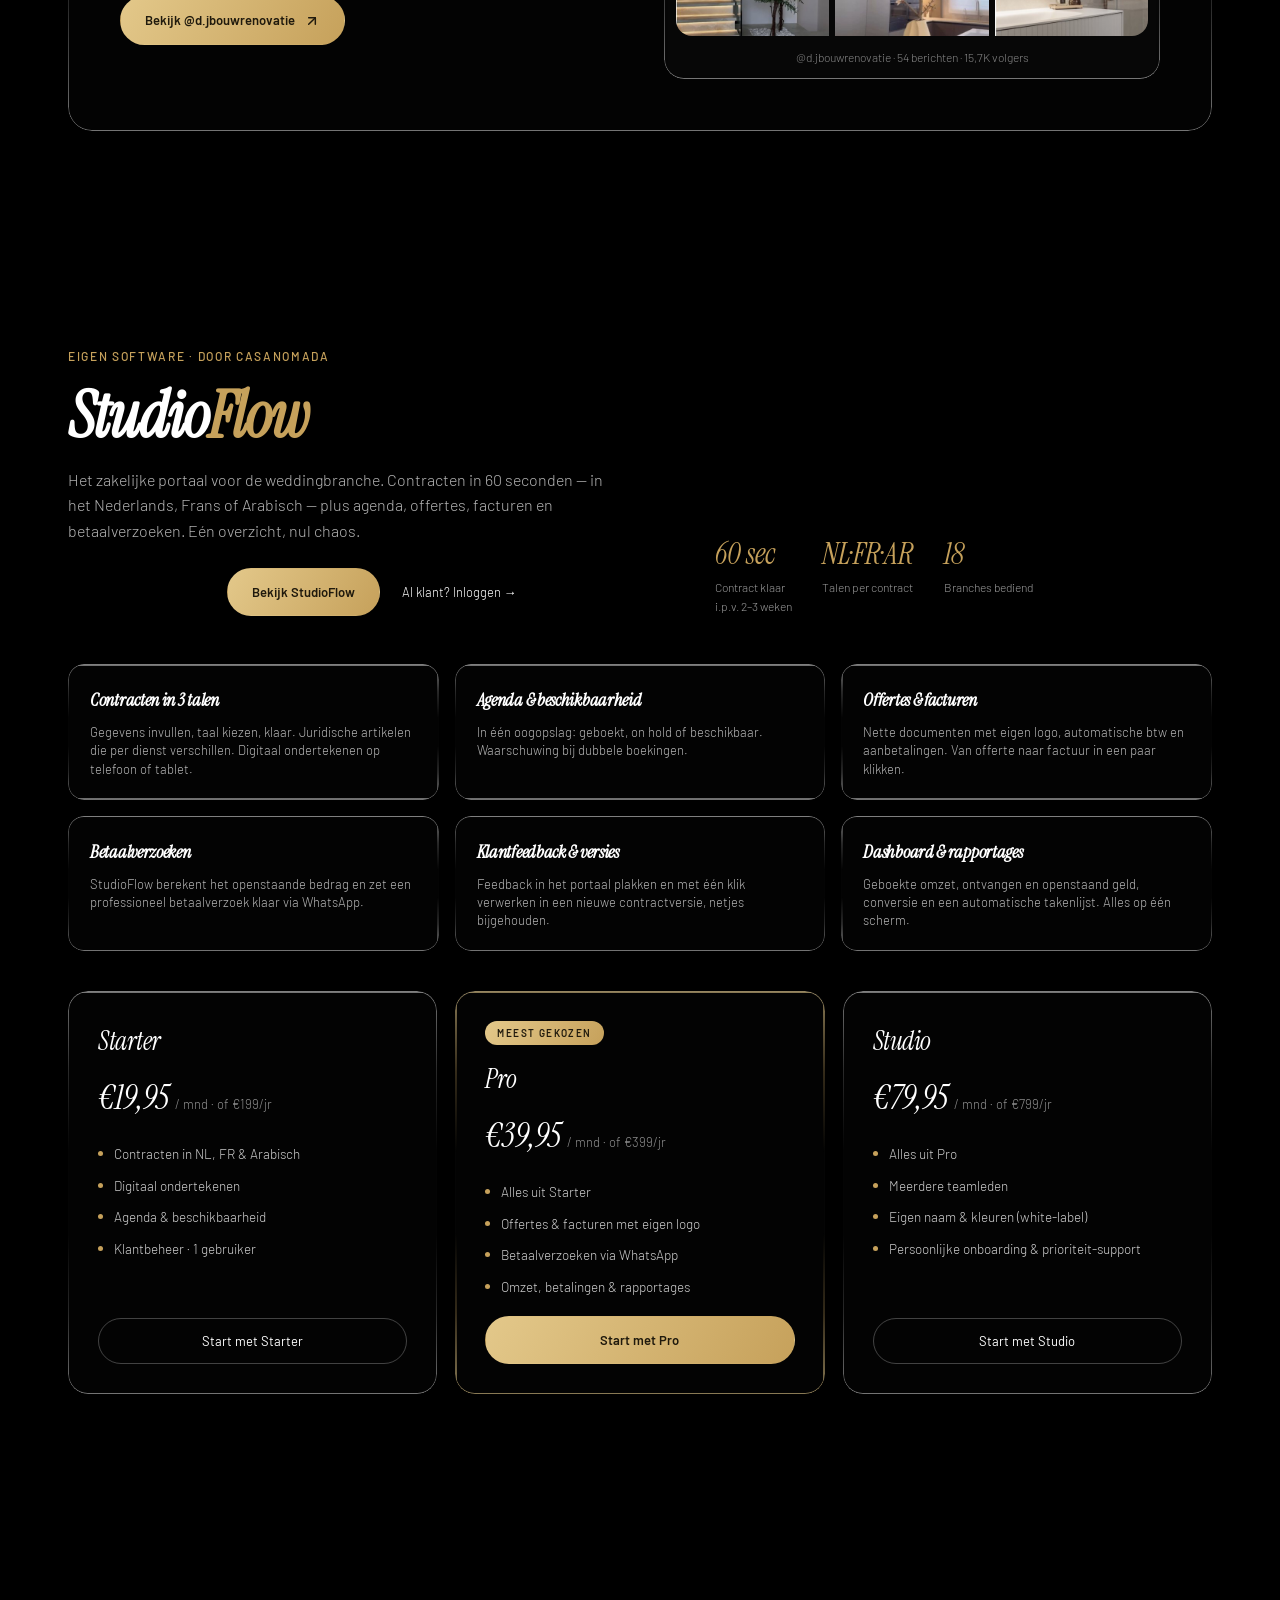
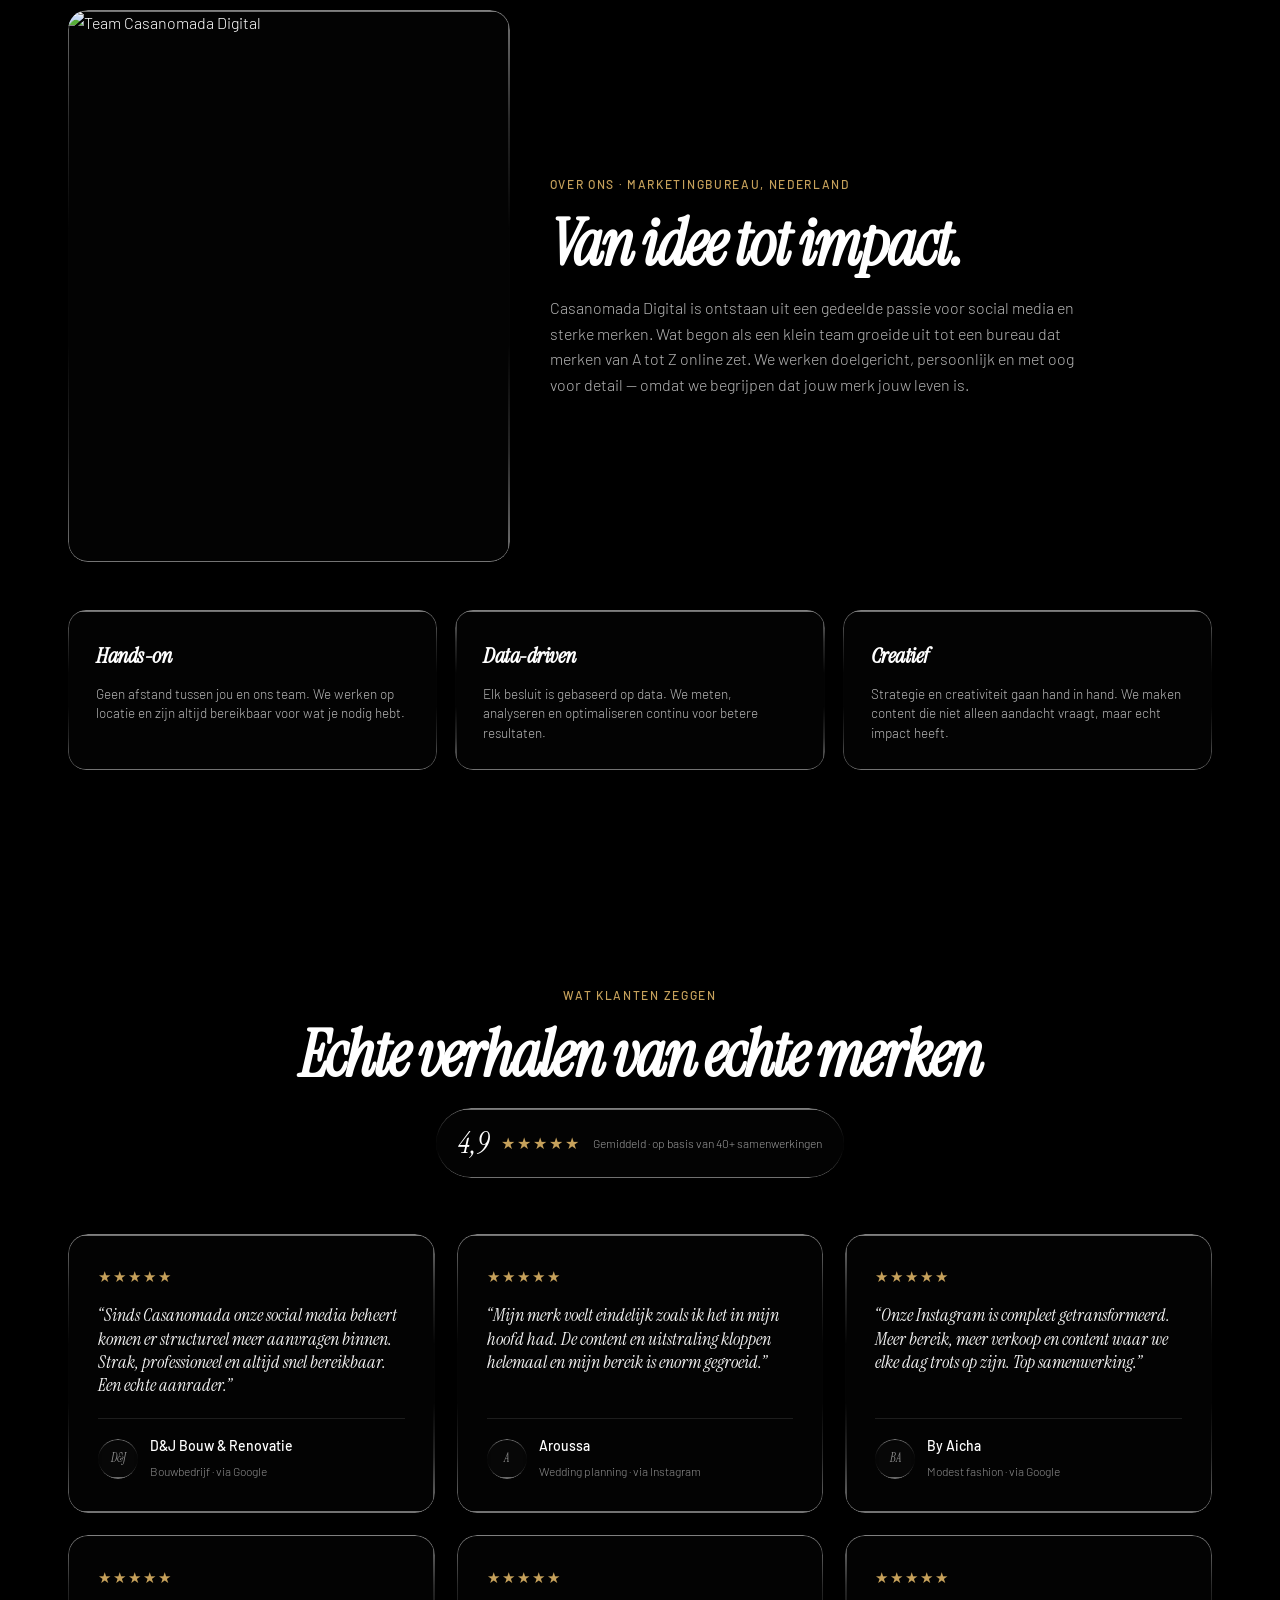
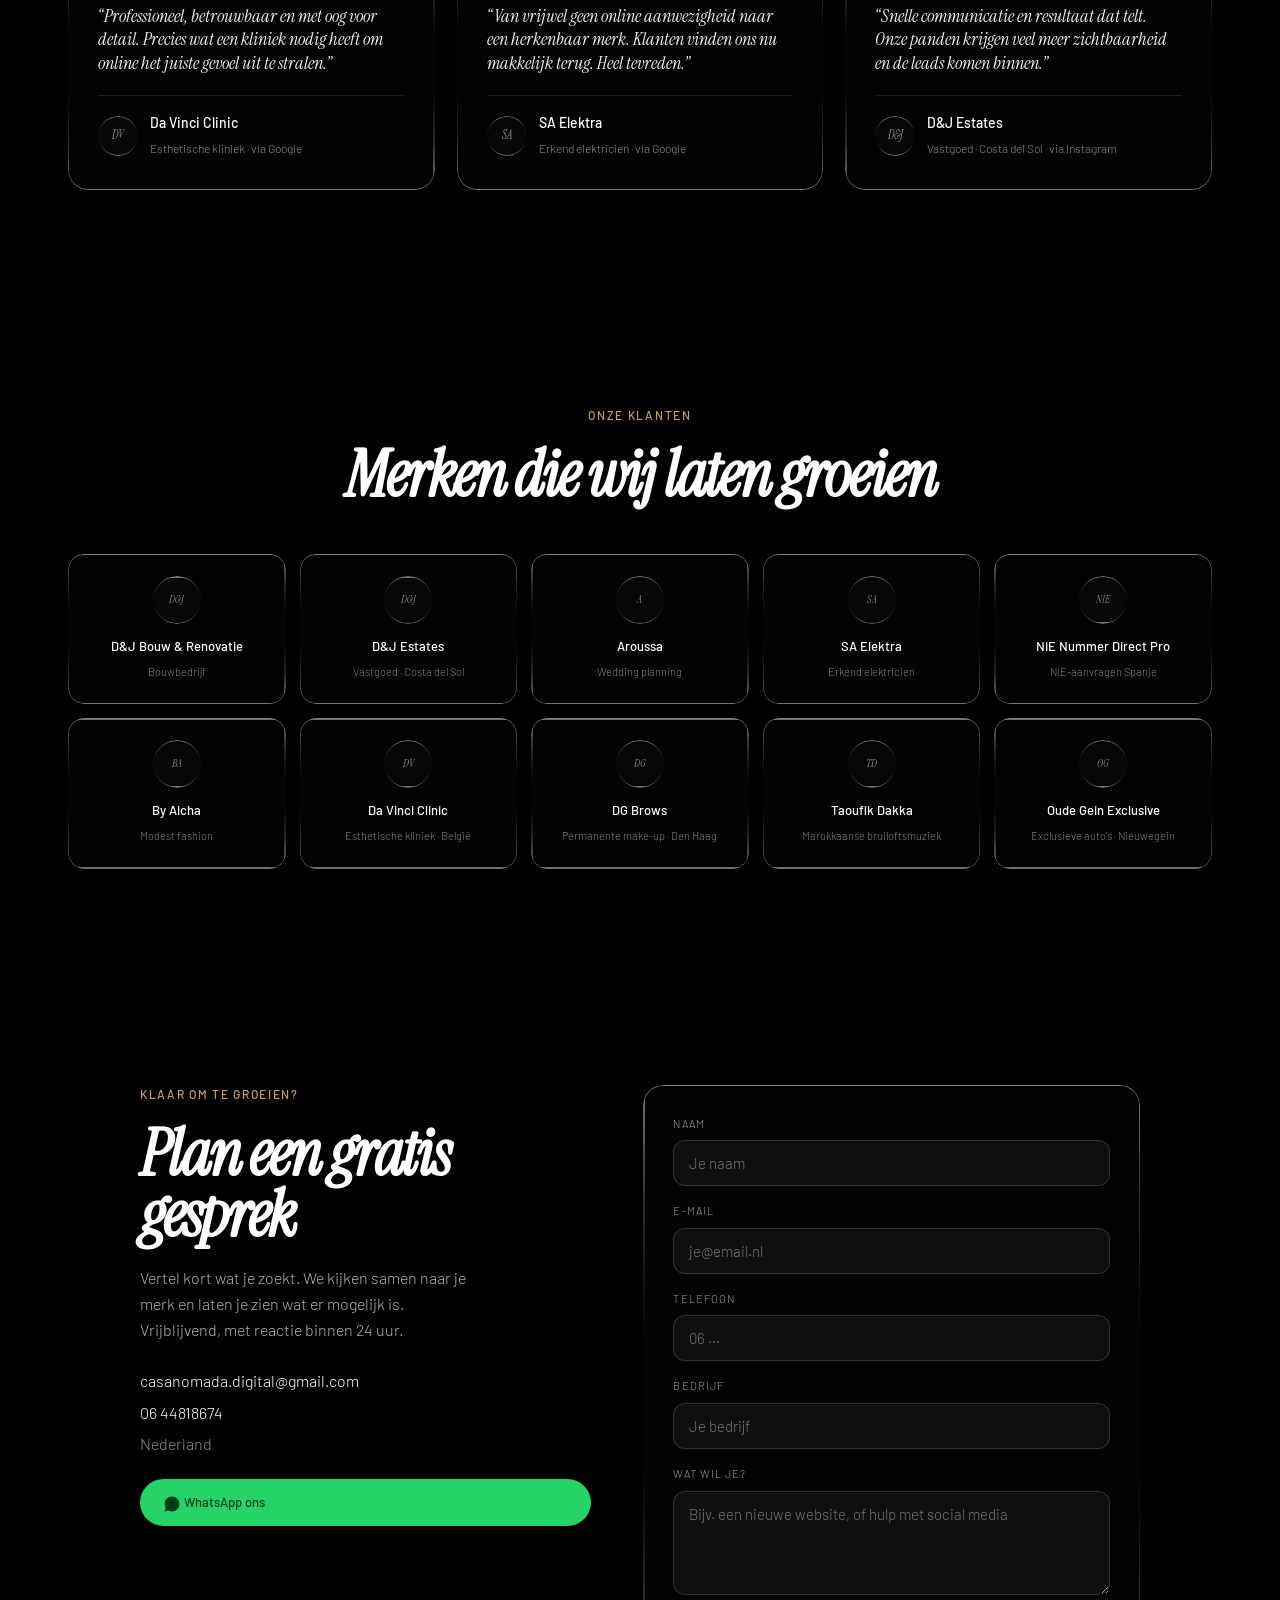
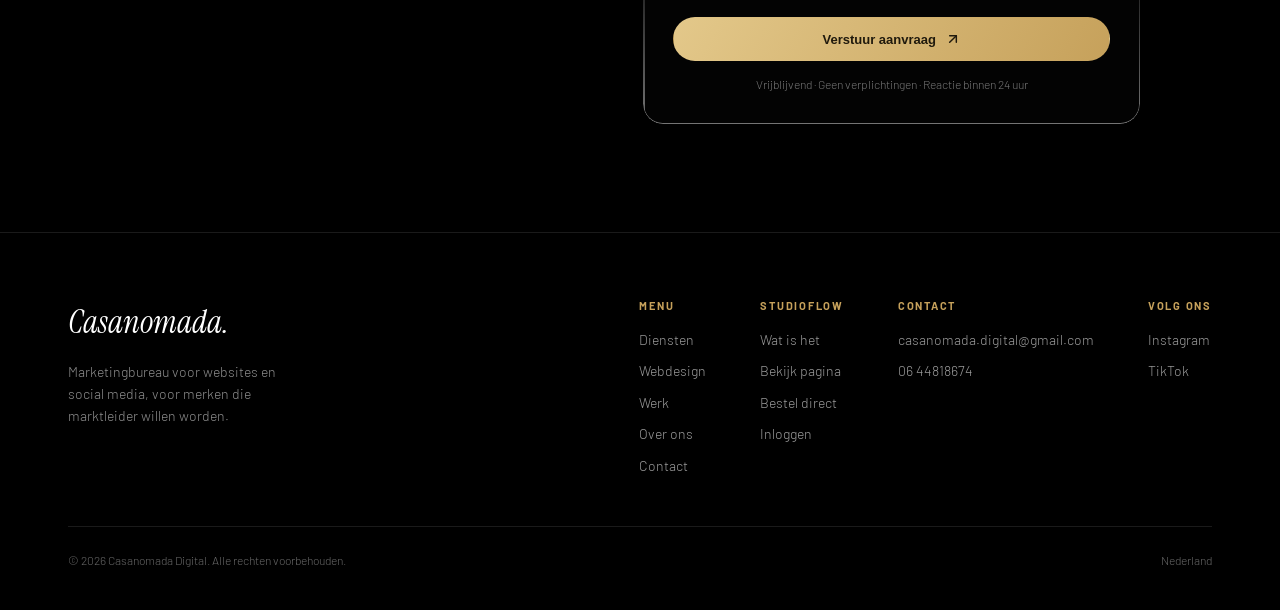
==== commit 4b00ab6a: "Portfolio: echte screenshots klantsites" ====
--- a/index.html
+++ b/index.html
@@ -378,9 +378,9 @@
 <section class="block" id="werk"><div class="wrap">
   <div class="rv"><div class="ey">Geselecteerd werk</div><h2 class="serif">Deze site is ons portfolio</h2><p class="lead">Een greep uit de websites die we voor klanten bouwden. Klik door naar de echte sites.</p></div>
   <div class="grid3b">
-    <a class="fcard lg rv" href="https://djbouwrenovatie.com/" target="_blank" rel="noopener"><div class="in"><div class="mock dark"><div class="bar"><i></i><i></i><i></i></div><div class="h"><div class="h1"></div><div class="h2"></div><div class="bt"></div></div><div class="rows"><span></span><span></span><span></span></div></div><div class="fmeta"><div><b>D&amp;J Bouw &amp; Renovatie</b><div class="c">Bouw &amp; renovatie</div></div><span class="no">01</span></div></div></a>
-    <a class="fcard lg rv" href="https://www.davinciclinic.be/" target="_blank" rel="noopener"><div class="in"><div class="mock light"><div class="bar"><i></i><i></i><i></i></div><div class="h"><div class="h1"></div><div class="h2"></div><div class="bt"></div></div><div class="rows"><span></span><span></span><span></span></div></div><div class="fmeta"><div><b>Da Vinci Clinic</b><div class="c">Esthetische kliniek · België</div></div><span class="no">02</span></div></div></a>
-    <a class="fcard lg rv" href="https://oudegeinexclusive.nl/" target="_blank" rel="noopener"><div class="in"><div class="mock dark"><div class="bar"><i></i><i></i><i></i></div><div class="h"><div class="h1"></div><div class="h2"></div><div class="bt"></div></div><div class="rows"><span></span><span></span><span></span></div></div><div class="fmeta"><div><b>Oude Gein Exclusive</b><div class="c">Exclusieve auto's · Nieuwegein</div></div><span class="no">03</span></div></div></a>
+    <a class="fcard lg rv" href="https://djbouwrenovatie.com/" target="_blank" rel="noopener"><div class="in"><div class="fshot"><img src="/img/djbouw.jpg" alt="Website D&amp;J Bouw &amp; Renovatie" loading="lazy" /></div><div class="fmeta"><div><b>D&amp;J Bouw &amp; Renovatie</b><div class="c">Bouw &amp; renovatie</div></div><span class="no">01</span></div></div></a>
+    <a class="fcard lg rv" href="https://www.davinciclinic.be/" target="_blank" rel="noopener"><div class="in"><div class="fshot"><img src="/img/davinci.jpg" alt="Website Da Vinci Clinic" loading="lazy" /></div><div class="fmeta"><div><b>Da Vinci Clinic</b><div class="c">Esthetische kliniek · België</div></div><span class="no">02</span></div></div></a>
+    <a class="fcard lg rv" href="https://oudegeinexclusive.nl/" target="_blank" rel="noopener"><div class="in"><div class="fshot"><img src="/img/oudegein.jpg" alt="Website Oude Gein Exclusive" loading="lazy" /></div><div class="fmeta"><div><b>Oude Gein Exclusive</b><div class="c">Exclusieve auto's · Nieuwegein</div></div><span class="no">03</span></div></div></a>
   </div>
 
   <div class="case lg rv"><div class="in"><div class="cg">
